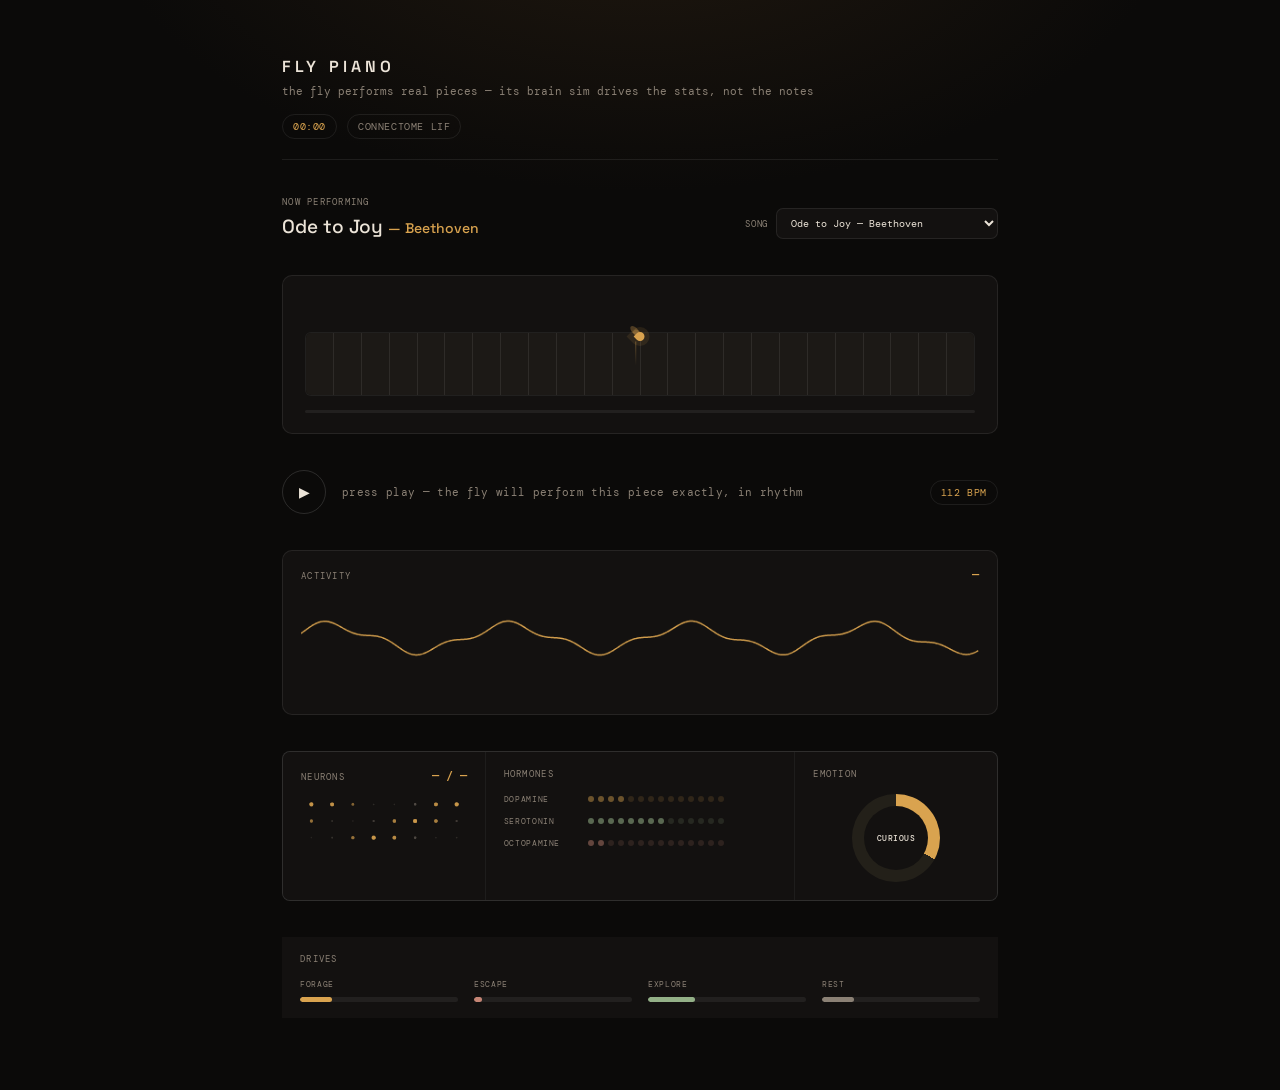
==== index.html @ 2f5d648d "Play real songs in rhythm; brain sim now drives stats, not pitch Reverses the pure-emergent-melody a" ====
<!doctype html>
<html lang="en">
<head>
  <meta charset="UTF-8">
  <meta name="viewport" content="width=device-width, initial-scale=1">
  <meta name="theme-color" content="#0b0a09">
  <title>Fly Piano</title>
  <meta name="description" content="A simulated fly performs real piano pieces in rhythm while its live brain-sim state drives a full stats dashboard.">
  <link rel="preconnect" href="https://fonts.googleapis.com">
  <link rel="preconnect" href="https://fonts.gstatic.com" crossorigin>
  <link href="https://fonts.googleapis.com/css2?family=DM+Mono:wght@400;500&family=Space+Grotesk:wght@400;500;600&display=swap" rel="stylesheet">
  <link rel="stylesheet" href="styles.css">
</head>
<body>
  <main class="stage">
    <header class="top">
      <div class="title"><h1>FLY PIANO</h1><p>the fly performs real pieces — its brain sim drives the stats, not the notes</p></div>
      <div class="top-meta"><span id="clock">00:00</span><span id="backend-badge">CONNECTOME LIF</span></div>
    </header>

    <section class="now-playing">
      <div class="now-playing-info">
        <span class="eyebrow">NOW PERFORMING</span>
        <h2 id="track-title">Ode to Joy <em>— Beethoven</em></h2>
      </div>
      <label class="song-picker">SONG <select id="song-picker" aria-label="Choose a piece"></select></label>
    </section>

    <section class="keyboard-card" aria-label="Piano performed by the simulated fly">
      <div class="keyboard">
        <div class="performer" id="performer"><i></i></div>
        <div class="keys" id="keys"></div>
      </div>
      <div class="progress"><div class="progress-fill" id="progress-fill"></div></div>
    </section>

    <section class="transport">
      <button id="play-track" class="play" type="button" aria-label="Start the fly's performance">▶</button>
      <p id="status-text">press play — the fly will perform this piece exactly, in rhythm</p>
      <span class="tempo" id="tempo-value">— BPM</span>
    </section>

    <section class="panel panel-hero">
      <div class="panel-head"><h2>Activity</h2><b id="dopamine-value">—</b></div>
      <canvas id="wave" width="900" height="120"></canvas>
    </section>

    <section class="panels">
      <div class="panel">
        <div class="panel-head"><h2>Neurons</h2><b id="neuron-value">— / —</b></div>
        <canvas id="neural" width="300" height="90"></canvas>
      </div>
      <div class="panel">
        <div class="panel-head"><h2>Hormones</h2></div>
        <div class="receptor-rows">
          <div class="receptor-row"><small>DOPAMINE</small><div class="dots" id="dots-da"></div></div>
          <div class="receptor-row"><small>SEROTONIN</small><div class="dots" id="dots-5ht"></div></div>
          <div class="receptor-row"><small>OCTOPAMINE</small><div class="dots" id="dots-oa"></div></div>
        </div>
      </div>
      <div class="panel panel-emotion">
        <div class="panel-head"><h2>Emotion</h2></div>
        <div class="emotion-ring" id="emotion-ring"><b id="emotion-value">—</b></div>
      </div>
    </section>

    <section class="panel">
      <div class="panel-head"><h2>Drives</h2></div>
      <div class="drive-rows" id="drive-rows">
        <div class="drive-row"><small>FORAGE</small><div class="bar"><i id="drive-foraging"></i></div></div>
        <div class="drive-row"><small>ESCAPE</small><div class="bar"><i id="drive-escape"></i></div></div>
        <div class="drive-row"><small>EXPLORE</small><div class="bar"><i id="drive-explore"></i></div></div>
        <div class="drive-row"><small>REST</small><div class="bar"><i id="drive-rest"></i></div></div>
      </div>
    </section>
  </main>
  <script src="Connectome.js"></script><script src="FlyNeuralEngine.js"></script><script src="FullBrainBridge.js"></script><script src="main.js"></script>
</body>
</html>
---- styles.css ----
:root{
  --bg:#0b0a09;--panel:#131110;--line:#ffffff14;--line-strong:#ffffff22;
  --ink:#ece4d8;--muted:#8b8175;
  --amber:#d9a34f;--sage:#93b087;--rose:#c58575;
}
*{box-sizing:border-box}
html,body{margin:0;min-height:100%;background:var(--bg);color:var(--ink);font-family:"Space Grotesk",sans-serif;-webkit-font-smoothing:antialiased}
body{background:radial-gradient(ellipse 900px 500px at 50% -10%,#20180f 0%,var(--bg) 60%)}
button{font:inherit;cursor:pointer;background:none}
.stage{width:min(760px,100%);margin:auto;padding:56px 22px 72px;display:flex;flex-direction:column;gap:36px}

.top{display:flex;justify-content:space-between;align-items:flex-end;gap:16px;flex-wrap:wrap;padding-bottom:20px;border-bottom:1px solid var(--line)}
.title h1{margin:0;font-size:16px;font-weight:600;letter-spacing:.26em}
.title p{margin:7px 0 0;font:11px "DM Mono",monospace;color:var(--muted)}
.top-meta{display:flex;gap:10px;font:10px "DM Mono",monospace;color:var(--muted);letter-spacing:.06em}
.top-meta span{padding:5px 10px;border:1px solid var(--line);border-radius:20px}
#clock{color:var(--amber)}

.now-playing{display:flex;justify-content:space-between;align-items:flex-end;gap:16px;flex-wrap:wrap}
.now-playing .eyebrow{display:block;font:9px "DM Mono",monospace;letter-spacing:.14em;color:var(--muted);margin-bottom:6px}
.now-playing h2{margin:0;font-size:19px;font-weight:500}
.now-playing h2 em{color:var(--amber);font-style:normal;font-size:14px}
.song-picker{display:flex;align-items:center;gap:8px;font:9px "DM Mono",monospace;color:var(--muted);letter-spacing:.08em}
.song-picker select{border:1px solid var(--line);border-radius:7px;background:var(--panel);color:var(--ink);padding:7px 10px;font:10px "DM Mono",monospace}

.keyboard-card{background:var(--panel);border:1px solid var(--line);border-radius:10px;padding:28px 22px 20px}
.progress{margin-top:14px;height:3px;border-radius:2px;background:#ffffff10;overflow:hidden}
.progress-fill{height:100%;width:0%;background:var(--amber);transition:width .1s linear}
.keyboard{position:relative}
.performer{position:absolute;top:0;left:50%;width:9px;height:9px;border-radius:50% 50% 50% 0;background:var(--amber);box-shadow:0 0 0 5px #d9a34f1c;transform:translate(-50%,0) rotate(45deg);transition:left .22s cubic-bezier(.3,.7,.4,1),transform .12s ease;z-index:2}
.performer:before,.performer:after{content:"";position:absolute;top:1px;width:11px;height:6px;background:#d9a34f4d;border-radius:70% 70% 0 70%;animation:flutter .18s infinite ease-in-out alternate}
.performer:before{left:-9px;transform-origin:right center}
.performer:after{right:-9px;transform:scaleX(-1);transform-origin:left center}
.performer:after{animation-delay:.09s}
.performer i{position:absolute;top:11px;left:50%;width:1px;height:24px;background:linear-gradient(#d9a34f66,transparent);transform:translateX(-50%) rotate(-45deg);transform-origin:top}
.performer.hit{transform:translate(-50%,0) rotate(45deg) scale(1.7)}
.keys{display:flex;height:64px;border:1px solid var(--line);border-radius:6px;overflow:hidden;background:#0e0d0c;margin-top:28px}
.keys button{flex:1;border:0;border-right:1px solid var(--line);background:#1c1916;transition:background .18s ease,transform .18s ease}
.keys button:last-child{border-right:0}
.keys button.active{background:var(--amber);transform:translateY(3px)}
@keyframes flutter{from{transform:rotate(-6deg) scaleY(1)}to{transform:rotate(14deg) scaleY(.85)}}

.transport{display:flex;align-items:center;gap:16px}
.play{width:44px;height:44px;flex:none;border:1px solid var(--line-strong);border-radius:50%;color:var(--ink);font-size:14px;display:flex;align-items:center;justify-content:center;transition:border-color .2s ease,color .2s ease}
.play:hover{border-color:var(--amber);color:var(--amber)}
#status-text{margin:0;flex:1;font:11px "DM Mono",monospace;color:var(--muted);letter-spacing:.03em}
.tempo{font:10px "DM Mono",monospace;color:var(--amber);letter-spacing:.06em;padding:5px 10px;border:1px solid var(--line);border-radius:20px}

.panel-hero{background:var(--panel);border:1px solid var(--line);border-radius:10px;padding:20px 22px;position:relative;overflow:hidden}
.panel-hero:after{content:"";position:absolute;inset:0;pointer-events:none;background:radial-gradient(circle at var(--pulse-x,50%) 40%,#d9a34f22,transparent 60%);opacity:var(--pulse,0);transition:opacity .25s ease}
.panel-hero canvas{width:100%;height:110px}
.panels{display:grid;grid-template-columns:.85fr 1.3fr .85fr;gap:1px;background:var(--line);border:1px solid var(--line);border-radius:8px;overflow:hidden}
.panel{padding:16px 18px;background:var(--panel)}
.panel-head{display:flex;justify-content:space-between;align-items:baseline}
.panel-head h2{margin:0;font:9px "DM Mono",monospace;letter-spacing:.14em;color:var(--muted);text-transform:uppercase}
.panel-head b{font:12px "DM Mono",monospace;font-weight:500;color:var(--amber)}
.panels canvas{width:100%;height:auto;display:block;margin-top:12px}

.receptor-rows{display:flex;flex-direction:column;gap:12px;margin-top:14px}
.receptor-row{display:flex;align-items:center;gap:12px}
.receptor-row small{width:72px;flex:none;font:8px "DM Mono",monospace;letter-spacing:.08em;color:var(--muted)}
.dots{display:flex;gap:4px;flex-wrap:wrap}
.dots i{display:block;width:6px;height:6px;border-radius:50%;background:var(--amber);opacity:.15;font-style:normal;transition:opacity .5s ease}
.receptor-row:nth-child(2) .dots i{background:var(--sage)}
.receptor-row:nth-child(3) .dots i{background:var(--rose)}

.panel-emotion{display:flex;flex-direction:column}
.emotion-ring{--pct:20%;margin:14px auto 2px;width:88px;height:88px;border-radius:50%;display:flex;align-items:center;justify-content:center;background:conic-gradient(var(--amber) var(--pct),#232019 0);transition:background 1s ease}
.emotion-ring:before{content:"";position:absolute}
.emotion-ring b{width:64px;height:64px;border-radius:50%;background:var(--panel);display:flex;align-items:center;justify-content:center;text-align:center;font:8px "DM Mono",monospace;font-weight:500;letter-spacing:.06em;color:var(--ink)}
.emotion-ring[data-mood="escape"],.emotion-ring[data-mood="disgust"]{background:conic-gradient(var(--rose) var(--pct),#232019 0)}
.emotion-ring[data-mood="resting"],.emotion-ring[data-mood="grooming"]{background:conic-gradient(var(--sage) var(--pct),#232019 0)}

.drive-rows{display:grid;grid-template-columns:repeat(4,1fr);gap:16px;margin-top:14px}
.drive-row{display:flex;flex-direction:column;gap:8px}
.drive-row small{font:8px "DM Mono",monospace;letter-spacing:.08em;color:var(--muted)}
.bar{height:5px;border-radius:3px;background:#ffffff10;overflow:hidden}
.bar i{display:block;height:100%;width:0%;border-radius:3px;background:var(--amber);font-style:normal;transition:width .4s ease}
.drive-row:nth-child(2) .bar i{background:var(--rose)}
.drive-row:nth-child(3) .bar i{background:var(--sage)}
.drive-row:nth-child(4) .bar i{background:var(--muted)}

@media(max-width:640px){
  .stage{padding:32px 16px 48px;gap:30px}
  .panels{grid-template-columns:1fr}
  .receptor-row small{width:64px}
  .now-playing{flex-direction:column;align-items:flex-start}
  .drive-rows{grid-template-columns:repeat(2,1fr)}
}
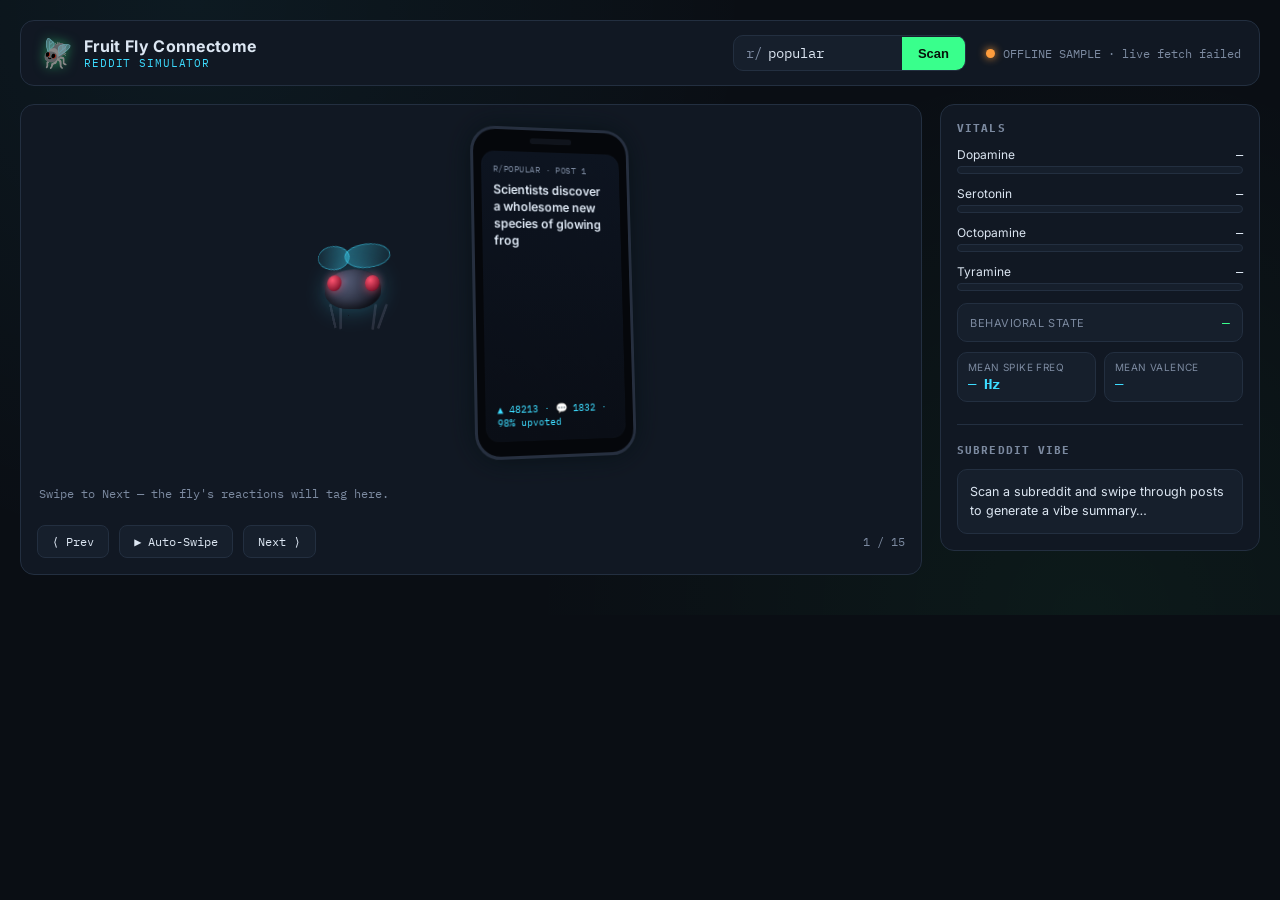
==== commit e2108a97: "Replace fly-piano app with Fruit Fly Connectome Reddit Simulator Old idea (fly performing piano piec" ====
--- a/index.html
+++ b/index.html
@@ -1,79 +1,129 @@
 <!doctype html>
 <html lang="en">
 <head>
-  <meta charset="UTF-8">
-  <meta name="viewport" content="width=device-width, initial-scale=1">
-  <meta name="theme-color" content="#0b0a09">
-  <title>Fly Piano</title>
-  <meta name="description" content="A simulated fly performs real piano pieces in rhythm while its live brain-sim state drives a full stats dashboard.">
-  <link rel="preconnect" href="https://fonts.googleapis.com">
-  <link rel="preconnect" href="https://fonts.gstatic.com" crossorigin>
-  <link href="https://fonts.googleapis.com/css2?family=DM+Mono:wght@400;500&family=Space+Grotesk:wght@400;500;600&display=swap" rel="stylesheet">
-  <link rel="stylesheet" href="styles.css">
+<meta charset="UTF-8">
+<meta name="viewport" content="width=device-width, initial-scale=1">
+<meta name="theme-color" content="#0b0f14">
+<title>Fruit Fly Connectome Reddit Simulator</title>
+<meta name="description" content="A simplified simulated fruit fly brain reads live Reddit posts and computes its own antennal-lobe, mushroom-body, and neuromodulator reactions.">
+<link rel="preconnect" href="https://fonts.googleapis.com">
+<link rel="preconnect" href="https://fonts.gstatic.com" crossorigin>
+<link href="https://fonts.googleapis.com/css2?family=IBM+Plex+Mono:wght@400;500;600&family=Inter:wght@400;500;600;700&display=swap" rel="stylesheet">
+<link rel="stylesheet" href="styles.css">
 </head>
 <body>
-  <main class="stage">
-    <header class="top">
-      <div class="title"><h1>FLY PIANO</h1><p>the fly performs real pieces — its brain sim drives the stats, not the notes</p></div>
-      <div class="top-meta"><span id="clock">00:00</span><span id="backend-badge">CONNECTOME LIF</span></div>
-    </header>
+<div class="app">
 
-    <section class="now-playing">
-      <div class="now-playing-info">
-        <span class="eyebrow">NOW PERFORMING</span>
-        <h2 id="track-title">Ode to Joy <em>— Beethoven</em></h2>
+  <header class="app-header">
+    <div class="brand">
+      <span class="brand-emoji" aria-hidden="true">🪰</span>
+      <div class="brand-text">
+        <h1>Fruit Fly Connectome</h1>
+        <p>Reddit Simulator</p>
       </div>
-      <label class="song-picker">SONG <select id="song-picker" aria-label="Choose a piece"></select></label>
-    </section>
+    </div>
 
-    <section class="keyboard-card" aria-label="Piano performed by the simulated fly">
-      <div class="keyboard">
-        <div class="performer" id="performer"><i></i></div>
-        <div class="keys" id="keys"></div>
-      </div>
-      <div class="progress"><div class="progress-fill" id="progress-fill"></div></div>
-    </section>
+    <form id="sub-form" class="sub-form" role="search">
+      <label for="sub-input" class="sr-only">Subreddit name</label>
+      <span class="sub-prefix">r/</span>
+      <input id="sub-input" name="subreddit" type="text" value="popular"
+             autocomplete="off" spellcheck="false" maxlength="24"
+             aria-label="Subreddit name">
+      <button type="submit">Scan</button>
+    </form>
 
-    <section class="transport">
-      <button id="play-track" class="play" type="button" aria-label="Start the fly's performance">▶</button>
-      <p id="status-text">press play — the fly will perform this piece exactly, in rhythm</p>
-      <span class="tempo" id="tempo-value">— BPM</span>
-    </section>
+    <div class="status" id="status-indicator" role="status" aria-live="polite">
+      <span class="status-dot loading" id="status-dot"></span>
+      <span id="status-text">Connecting…</span>
+    </div>
+  </header>
 
-    <section class="panel panel-hero">
-      <div class="panel-head"><h2>Activity</h2><b id="dopamine-value">—</b></div>
-      <canvas id="wave" width="900" height="120"></canvas>
-    </section>
+  <main class="main-grid">
 
-    <section class="panels">
-      <div class="panel">
-        <div class="panel-head"><h2>Neurons</h2><b id="neuron-value">— / —</b></div>
-        <canvas id="neural" width="300" height="90"></canvas>
-      </div>
-      <div class="panel">
-        <div class="panel-head"><h2>Hormones</h2></div>
-        <div class="receptor-rows">
-          <div class="receptor-row"><small>DOPAMINE</small><div class="dots" id="dots-da"></div></div>
-          <div class="receptor-row"><small>SEROTONIN</small><div class="dots" id="dots-5ht"></div></div>
-          <div class="receptor-row"><small>OCTOPAMINE</small><div class="dots" id="dots-oa"></div></div>
+    <section class="scene-panel" aria-label="Simulated fruit fly observing a Reddit feed on a smartphone">
+      <div class="scene" id="scene">
+        <div class="fly" id="fly">
+          <div class="fly-wing fly-wing-l"></div>
+          <div class="fly-wing fly-wing-r"></div>
+          <div class="fly-leg leg-l1"></div>
+          <div class="fly-leg leg-l2"></div>
+          <div class="fly-leg leg-r1"></div>
+          <div class="fly-leg leg-r2"></div>
+          <div class="fly-body">
+            <div class="fly-eye fly-eye-l"></div>
+            <div class="fly-eye fly-eye-r"></div>
+          </div>
+        </div>
+
+        <div class="phone" id="phone">
+          <div class="phone-notch"></div>
+          <div class="phone-screen">
+            <p class="post-meta" id="post-meta">r/popular · loading…</p>
+            <h2 class="post-title" id="post-title">Loading feed…</h2>
+            <p class="post-stats" id="post-stats"></p>
+          </div>
         </div>
       </div>
-      <div class="panel panel-emotion">
-        <div class="panel-head"><h2>Emotion</h2></div>
-        <div class="emotion-ring" id="emotion-ring"><b id="emotion-value">—</b></div>
+
+      <div class="tag-strip" id="tag-strip" aria-label="Computed brain reaction tags for scanned posts">
+        <p class="tag-strip-empty" id="tag-strip-empty">Swipe to Next — the fly's reactions will tag here.</p>
+      </div>
+
+      <div class="scene-controls">
+        <button id="prev-btn" type="button" aria-label="Go back to previous post">⟨ Prev</button>
+        <button id="autoplay-btn" type="button" aria-pressed="false">▶ Auto-Swipe</button>
+        <button id="next-btn" type="button">Next ⟩</button>
+        <span class="post-counter" id="post-counter">0 / 0</span>
       </div>
     </section>
 
-    <section class="panel">
-      <div class="panel-head"><h2>Drives</h2></div>
-      <div class="drive-rows" id="drive-rows">
-        <div class="drive-row"><small>FORAGE</small><div class="bar"><i id="drive-foraging"></i></div></div>
-        <div class="drive-row"><small>ESCAPE</small><div class="bar"><i id="drive-escape"></i></div></div>
-        <div class="drive-row"><small>EXPLORE</small><div class="bar"><i id="drive-explore"></i></div></div>
-        <div class="drive-row"><small>REST</small><div class="bar"><i id="drive-rest"></i></div></div>
+    <aside class="sidebar" aria-label="Fly brain vitals and subreddit vibe summary">
+      <h2 class="sidebar-title">Vitals</h2>
+
+      <div class="gauge">
+        <div class="gauge-label"><span>Dopamine</span><b id="val-dopamine">—</b></div>
+        <div class="gauge-track"><div class="gauge-fill fill-dopamine" id="fill-dopamine"></div></div>
       </div>
-    </section>
+      <div class="gauge">
+        <div class="gauge-label"><span>Serotonin</span><b id="val-serotonin">—</b></div>
+        <div class="gauge-track"><div class="gauge-fill fill-serotonin" id="fill-serotonin"></div></div>
+      </div>
+      <div class="gauge">
+        <div class="gauge-label"><span>Octopamine</span><b id="val-octopamine">—</b></div>
+        <div class="gauge-track"><div class="gauge-fill fill-octopamine" id="fill-octopamine"></div></div>
+      </div>
+      <div class="gauge">
+        <div class="gauge-label"><span>Tyramine</span><b id="val-tyramine">—</b></div>
+        <div class="gauge-track"><div class="gauge-fill fill-tyramine" id="fill-tyramine"></div></div>
+      </div>
+
+      <div class="state-readout">
+        <span class="label">Behavioral State</span>
+        <strong id="state-value">—</strong>
+      </div>
+
+      <div class="mini-stats">
+        <div class="mini-stat">
+          <span class="label">Mean Spike Freq</span>
+          <strong id="mean-freq">— Hz</strong>
+        </div>
+        <div class="mini-stat">
+          <span class="label">Mean Valence</span>
+          <strong id="mean-valence">—</strong>
+        </div>
+      </div>
+
+      <h2 class="sidebar-title">Subreddit Vibe</h2>
+      <p class="vibe-summary" id="vibe-summary" aria-live="polite">
+        Scan a subreddit and swipe through posts to generate a vibe summary…
+      </p>
+    </aside>
+
   </main>
-  <script src="Connectome.js"></script><script src="FlyNeuralEngine.js"></script><script src="FullBrainBridge.js"></script><script src="main.js"></script>
+</div>
+
+<script src="offline-data.js"></script>
+<script src="brain.js"></script>
+<script src="app.js"></script>
 </body>
 </html>
--- a/styles.css
+++ b/styles.css
@@ -1,89 +1,395 @@
-:root{
-  --bg:#0b0a09;--panel:#131110;--line:#ffffff14;--line-strong:#ffffff22;
-  --ink:#ece4d8;--muted:#8b8175;
-  --amber:#d9a34f;--sage:#93b087;--rose:#c58575;
-}
-*{box-sizing:border-box}
-html,body{margin:0;min-height:100%;background:var(--bg);color:var(--ink);font-family:"Space Grotesk",sans-serif;-webkit-font-smoothing:antialiased}
-body{background:radial-gradient(ellipse 900px 500px at 50% -10%,#20180f 0%,var(--bg) 60%)}
-button{font:inherit;cursor:pointer;background:none}
-.stage{width:min(760px,100%);margin:auto;padding:56px 22px 72px;display:flex;flex-direction:column;gap:36px}
-
-.top{display:flex;justify-content:space-between;align-items:flex-end;gap:16px;flex-wrap:wrap;padding-bottom:20px;border-bottom:1px solid var(--line)}
-.title h1{margin:0;font-size:16px;font-weight:600;letter-spacing:.26em}
-.title p{margin:7px 0 0;font:11px "DM Mono",monospace;color:var(--muted)}
-.top-meta{display:flex;gap:10px;font:10px "DM Mono",monospace;color:var(--muted);letter-spacing:.06em}
-.top-meta span{padding:5px 10px;border:1px solid var(--line);border-radius:20px}
-#clock{color:var(--amber)}
-
-.now-playing{display:flex;justify-content:space-between;align-items:flex-end;gap:16px;flex-wrap:wrap}
-.now-playing .eyebrow{display:block;font:9px "DM Mono",monospace;letter-spacing:.14em;color:var(--muted);margin-bottom:6px}
-.now-playing h2{margin:0;font-size:19px;font-weight:500}
-.now-playing h2 em{color:var(--amber);font-style:normal;font-size:14px}
-.song-picker{display:flex;align-items:center;gap:8px;font:9px "DM Mono",monospace;color:var(--muted);letter-spacing:.08em}
-.song-picker select{border:1px solid var(--line);border-radius:7px;background:var(--panel);color:var(--ink);padding:7px 10px;font:10px "DM Mono",monospace}
-
-.keyboard-card{background:var(--panel);border:1px solid var(--line);border-radius:10px;padding:28px 22px 20px}
-.progress{margin-top:14px;height:3px;border-radius:2px;background:#ffffff10;overflow:hidden}
-.progress-fill{height:100%;width:0%;background:var(--amber);transition:width .1s linear}
-.keyboard{position:relative}
-.performer{position:absolute;top:0;left:50%;width:9px;height:9px;border-radius:50% 50% 50% 0;background:var(--amber);box-shadow:0 0 0 5px #d9a34f1c;transform:translate(-50%,0) rotate(45deg);transition:left .22s cubic-bezier(.3,.7,.4,1),transform .12s ease;z-index:2}
-.performer:before,.performer:after{content:"";position:absolute;top:1px;width:11px;height:6px;background:#d9a34f4d;border-radius:70% 70% 0 70%;animation:flutter .18s infinite ease-in-out alternate}
-.performer:before{left:-9px;transform-origin:right center}
-.performer:after{right:-9px;transform:scaleX(-1);transform-origin:left center}
-.performer:after{animation-delay:.09s}
-.performer i{position:absolute;top:11px;left:50%;width:1px;height:24px;background:linear-gradient(#d9a34f66,transparent);transform:translateX(-50%) rotate(-45deg);transform-origin:top}
-.performer.hit{transform:translate(-50%,0) rotate(45deg) scale(1.7)}
-.keys{display:flex;height:64px;border:1px solid var(--line);border-radius:6px;overflow:hidden;background:#0e0d0c;margin-top:28px}
-.keys button{flex:1;border:0;border-right:1px solid var(--line);background:#1c1916;transition:background .18s ease,transform .18s ease}
-.keys button:last-child{border-right:0}
-.keys button.active{background:var(--amber);transform:translateY(3px)}
-@keyframes flutter{from{transform:rotate(-6deg) scaleY(1)}to{transform:rotate(14deg) scaleY(.85)}}
-
-.transport{display:flex;align-items:center;gap:16px}
-.play{width:44px;height:44px;flex:none;border:1px solid var(--line-strong);border-radius:50%;color:var(--ink);font-size:14px;display:flex;align-items:center;justify-content:center;transition:border-color .2s ease,color .2s ease}
-.play:hover{border-color:var(--amber);color:var(--amber)}
-#status-text{margin:0;flex:1;font:11px "DM Mono",monospace;color:var(--muted);letter-spacing:.03em}
-.tempo{font:10px "DM Mono",monospace;color:var(--amber);letter-spacing:.06em;padding:5px 10px;border:1px solid var(--line);border-radius:20px}
-
-.panel-hero{background:var(--panel);border:1px solid var(--line);border-radius:10px;padding:20px 22px;position:relative;overflow:hidden}
-.panel-hero:after{content:"";position:absolute;inset:0;pointer-events:none;background:radial-gradient(circle at var(--pulse-x,50%) 40%,#d9a34f22,transparent 60%);opacity:var(--pulse,0);transition:opacity .25s ease}
-.panel-hero canvas{width:100%;height:110px}
-.panels{display:grid;grid-template-columns:.85fr 1.3fr .85fr;gap:1px;background:var(--line);border:1px solid var(--line);border-radius:8px;overflow:hidden}
-.panel{padding:16px 18px;background:var(--panel)}
-.panel-head{display:flex;justify-content:space-between;align-items:baseline}
-.panel-head h2{margin:0;font:9px "DM Mono",monospace;letter-spacing:.14em;color:var(--muted);text-transform:uppercase}
-.panel-head b{font:12px "DM Mono",monospace;font-weight:500;color:var(--amber)}
-.panels canvas{width:100%;height:auto;display:block;margin-top:12px}
-
-.receptor-rows{display:flex;flex-direction:column;gap:12px;margin-top:14px}
-.receptor-row{display:flex;align-items:center;gap:12px}
-.receptor-row small{width:72px;flex:none;font:8px "DM Mono",monospace;letter-spacing:.08em;color:var(--muted)}
-.dots{display:flex;gap:4px;flex-wrap:wrap}
-.dots i{display:block;width:6px;height:6px;border-radius:50%;background:var(--amber);opacity:.15;font-style:normal;transition:opacity .5s ease}
-.receptor-row:nth-child(2) .dots i{background:var(--sage)}
-.receptor-row:nth-child(3) .dots i{background:var(--rose)}
-
-.panel-emotion{display:flex;flex-direction:column}
-.emotion-ring{--pct:20%;margin:14px auto 2px;width:88px;height:88px;border-radius:50%;display:flex;align-items:center;justify-content:center;background:conic-gradient(var(--amber) var(--pct),#232019 0);transition:background 1s ease}
-.emotion-ring:before{content:"";position:absolute}
-.emotion-ring b{width:64px;height:64px;border-radius:50%;background:var(--panel);display:flex;align-items:center;justify-content:center;text-align:center;font:8px "DM Mono",monospace;font-weight:500;letter-spacing:.06em;color:var(--ink)}
-.emotion-ring[data-mood="escape"],.emotion-ring[data-mood="disgust"]{background:conic-gradient(var(--rose) var(--pct),#232019 0)}
-.emotion-ring[data-mood="resting"],.emotion-ring[data-mood="grooming"]{background:conic-gradient(var(--sage) var(--pct),#232019 0)}
-
-.drive-rows{display:grid;grid-template-columns:repeat(4,1fr);gap:16px;margin-top:14px}
-.drive-row{display:flex;flex-direction:column;gap:8px}
-.drive-row small{font:8px "DM Mono",monospace;letter-spacing:.08em;color:var(--muted)}
-.bar{height:5px;border-radius:3px;background:#ffffff10;overflow:hidden}
-.bar i{display:block;height:100%;width:0%;border-radius:3px;background:var(--amber);font-style:normal;transition:width .4s ease}
-.drive-row:nth-child(2) .bar i{background:var(--rose)}
-.drive-row:nth-child(3) .bar i{background:var(--sage)}
-.drive-row:nth-child(4) .bar i{background:var(--muted)}
-
-@media(max-width:640px){
-  .stage{padding:32px 16px 48px;gap:30px}
-  .panels{grid-template-columns:1fr}
-  .receptor-row small{width:64px}
-  .now-playing{flex-direction:column;align-items:flex-start}
-  .drive-rows{grid-template-columns:repeat(2,1fr)}
-}
+:root {
+  --bg: #0a0e14;
+  --panel: #111823;
+  --panel-2: #161f2c;
+  --border: #232f40;
+  --text: #dce6f2;
+  --text-dim: #7c8aa0;
+  --green: #39ff8c;
+  --blue: #3ddcff;
+  --orange: #ff9d3d;
+  --yellow: #ffe66d;
+  --red: #ff5470;
+  --mono: "IBM Plex Mono", ui-monospace, SFMono-Regular, monospace;
+  --sans: "Inter", system-ui, -apple-system, sans-serif;
+}
+
+* { box-sizing: border-box; }
+
+html, body {
+  margin: 0;
+  padding: 0;
+  background: var(--bg);
+  color: var(--text);
+  font-family: var(--sans);
+  min-height: 100%;
+}
+
+body {
+  background:
+    radial-gradient(circle at 15% 0%, rgba(61, 220, 255, 0.06), transparent 45%),
+    radial-gradient(circle at 85% 100%, rgba(57, 255, 140, 0.05), transparent 45%),
+    var(--bg);
+}
+
+.sr-only {
+  position: absolute;
+  width: 1px; height: 1px;
+  padding: 0; margin: -1px;
+  overflow: hidden;
+  clip: rect(0, 0, 0, 0);
+  white-space: nowrap;
+  border: 0;
+}
+
+.app {
+  max-width: 1320px;
+  margin: 0 auto;
+  padding: 20px 20px 40px;
+}
+
+/* ---------- Header ---------- */
+
+.app-header {
+  display: flex;
+  align-items: center;
+  gap: 20px;
+  flex-wrap: wrap;
+  padding: 14px 18px;
+  background: var(--panel);
+  border: 1px solid var(--border);
+  border-radius: 14px;
+  margin-bottom: 18px;
+}
+
+.brand { display: flex; align-items: center; gap: 10px; }
+.brand-emoji { font-size: 28px; filter: drop-shadow(0 0 6px rgba(57,255,140,0.5)); }
+.brand-text h1 { font-size: 16px; margin: 0; letter-spacing: 0.02em; }
+.brand-text p { margin: 0; font-size: 11px; font-family: var(--mono); color: var(--blue); letter-spacing: 0.08em; text-transform: uppercase; }
+
+.sub-form {
+  display: flex;
+  align-items: center;
+  gap: 0;
+  background: var(--panel-2);
+  border: 1px solid var(--border);
+  border-radius: 10px;
+  overflow: hidden;
+  margin-left: auto;
+}
+.sub-prefix { padding: 8px 0 8px 12px; font-family: var(--mono); color: var(--text-dim); font-size: 14px; }
+.sub-form input {
+  background: transparent;
+  border: none;
+  color: var(--text);
+  font-family: var(--mono);
+  font-size: 14px;
+  padding: 8px 6px;
+  width: 140px;
+  outline: none;
+}
+.sub-form button {
+  background: var(--green);
+  color: #06120a;
+  border: none;
+  font-weight: 600;
+  font-size: 13px;
+  padding: 9px 16px;
+  cursor: pointer;
+  transition: filter 0.15s;
+}
+.sub-form button:hover { filter: brightness(1.1); }
+
+.status { display: flex; align-items: center; gap: 8px; font-family: var(--mono); font-size: 12px; color: var(--text-dim); }
+.status-dot { width: 9px; height: 9px; border-radius: 50%; background: var(--text-dim); flex: none; }
+.status-dot.loading { background: var(--yellow); animation: pulse 1.1s ease-in-out infinite; }
+.status-dot.live { background: var(--green); box-shadow: 0 0 8px var(--green); }
+.status-dot.offline { background: var(--orange); box-shadow: 0 0 8px var(--orange); }
+
+@keyframes pulse {
+  0%, 100% { opacity: 1; }
+  50% { opacity: 0.35; }
+}
+
+/* ---------- Layout ---------- */
+
+.main-grid {
+  display: grid;
+  grid-template-columns: 1fr 320px;
+  gap: 18px;
+  align-items: start;
+}
+
+.scene-panel, .sidebar {
+  background: var(--panel);
+  border: 1px solid var(--border);
+  border-radius: 14px;
+  padding: 16px;
+}
+
+/* ---------- 3D scene ---------- */
+
+.scene {
+  position: relative;
+  height: 340px;
+  display: flex;
+  align-items: center;
+  justify-content: center;
+  gap: 56px;
+  perspective: 1000px;
+}
+
+.fly {
+  position: relative;
+  width: 110px;
+  height: 90px;
+  transform-style: preserve-3d;
+  transform: rotateY(-20deg) rotateX(8deg);
+  animation: fly-idle 3.2s ease-in-out infinite;
+  transition: transform 0.5s cubic-bezier(0.34, 1.56, 0.64, 1);
+}
+
+.fly-body {
+  position: absolute;
+  top: 24px; left: 20px;
+  width: 62px; height: 40px;
+  border-radius: 50% 50% 45% 45%;
+  background: radial-gradient(circle at 35% 30%, #565d78, #191c28 78%);
+  box-shadow: 0 0 22px rgba(61, 220, 255, 0.3), inset 0 -4px 8px rgba(0,0,0,0.5);
+  transform: translateZ(6px);
+}
+
+.fly-eye {
+  position: absolute;
+  top: 6px;
+  width: 16px; height: 16px;
+  border-radius: 50%;
+  background: radial-gradient(circle at 35% 30%, #ff5470, #7a0f27 80%);
+  box-shadow: 0 0 8px rgba(255, 84, 112, 0.6);
+}
+.fly-eye-l { left: 2px; }
+.fly-eye-r { right: 2px; }
+
+.fly-wing {
+  position: absolute;
+  top: 2px; left: 38px;
+  width: 46px; height: 26px;
+  background: linear-gradient(120deg, rgba(61,220,255,0.4), rgba(61,220,255,0.06));
+  border: 1px solid rgba(61,220,255,0.45);
+  border-radius: 60% 90% 60% 90%;
+  transform-origin: left center;
+}
+.fly-wing-l { transform: rotateZ(-16deg) rotateY(18deg) translateZ(4px); animation: wing-flutter-l 0.16s ease-in-out infinite; }
+.fly-wing-r { transform: rotateZ(16deg) rotateY(-18deg) translateZ(-4px) scaleX(-1); animation: wing-flutter-r 0.16s ease-in-out infinite; }
+
+.fly-leg {
+  position: absolute;
+  bottom: 6px;
+  width: 3px; height: 26px;
+  background: #2a2f3d;
+  border-radius: 2px;
+  transform-origin: top center;
+}
+.leg-l1 { left: 22px; transform: rotateZ(-18deg); }
+.leg-l2 { left: 34px; transform: rotateZ(-4deg); }
+.leg-r1 { right: 34px; transform: rotateZ(4deg); }
+.leg-r2 { right: 22px; transform: rotateZ(18deg); }
+
+@keyframes fly-idle {
+  0%, 100% { transform: rotateY(-20deg) rotateX(8deg) translateY(0); }
+  50% { transform: rotateY(-20deg) rotateX(8deg) translateY(-10px); }
+}
+@keyframes wing-flutter-l {
+  0%, 100% { transform: rotateZ(-16deg) rotateY(18deg) translateZ(4px) scaleY(1); }
+  50% { transform: rotateZ(-16deg) rotateY(18deg) translateZ(4px) scaleY(0.6); }
+}
+@keyframes wing-flutter-r {
+  0%, 100% { transform: rotateZ(16deg) rotateY(-18deg) translateZ(-4px) scaleX(-1) scaleY(1); }
+  50% { transform: rotateZ(16deg) rotateY(-18deg) translateZ(-4px) scaleX(-1) scaleY(0.6); }
+}
+
+.fly.react-approach { transform: rotateY(-8deg) rotateX(4deg) translateX(26px) translateZ(30px) scale(1.05); }
+.fly.react-evade { transform: rotateY(-35deg) rotateX(-6deg) translateX(-30px) translateZ(-20px) rotateZ(-8deg); }
+.fly.react-groom { transform: rotateY(-20deg) rotateX(8deg) rotateZ(6deg) scale(0.96); }
+.fly.react-forage { transform: rotateY(10deg) rotateX(8deg) translateX(10px); }
+
+.phone {
+  position: relative;
+  width: 168px;
+  height: 330px;
+  background: #05070b;
+  border: 3px solid #262f3f;
+  border-radius: 26px;
+  box-shadow: 0 0 30px rgba(0,0,0,0.6), 0 0 40px rgba(61,220,255,0.06);
+  transform-style: preserve-3d;
+  transform: rotateY(14deg) rotateX(4deg);
+  transition: transform 0.4s ease;
+}
+.phone-notch {
+  position: absolute;
+  top: 8px; left: 50%; transform: translateX(-50%);
+  width: 44px; height: 6px;
+  background: #10141c;
+  border-radius: 4px;
+}
+.phone-screen {
+  position: absolute;
+  inset: 22px 8px 14px;
+  background: linear-gradient(180deg, #0d1420, #0a0e16);
+  border-radius: 14px;
+  padding: 12px;
+  overflow: hidden;
+  display: flex;
+  flex-direction: column;
+  gap: 8px;
+}
+.post-meta {
+  margin: 0;
+  font-family: var(--mono);
+  font-size: 9px;
+  color: var(--text-dim);
+  text-transform: uppercase;
+  letter-spacing: 0.05em;
+}
+.post-title {
+  margin: 0;
+  font-size: 12.5px;
+  line-height: 1.35;
+  font-weight: 600;
+  color: var(--text);
+}
+.post-stats {
+  margin: auto 0 0;
+  font-family: var(--mono);
+  font-size: 10px;
+  color: var(--blue);
+}
+
+/* ---------- Tag strip ---------- */
+
+.tag-strip {
+  display: flex;
+  gap: 8px;
+  overflow-x: auto;
+  padding: 12px 2px;
+  min-height: 64px;
+  align-items: center;
+}
+.tag-strip-empty { font-family: var(--mono); font-size: 12px; color: var(--text-dim); margin: 0; }
+
+.tag-chip {
+  flex: none;
+  min-width: 168px;
+  display: grid;
+  grid-template-columns: 1fr 1fr;
+  gap: 2px 8px;
+  padding: 8px 10px;
+  background: var(--panel-2);
+  border: 1px solid var(--border);
+  border-left: 3px solid var(--text-dim);
+  border-radius: 8px;
+  font-family: var(--mono);
+  font-size: 10px;
+  color: var(--text-dim);
+  animation: chip-in 0.3s ease;
+}
+.tag-chip.motor-approach { border-left-color: var(--green); }
+.tag-chip.motor-evade { border-left-color: var(--red); }
+.tag-chip.motor-groom { border-left-color: var(--blue); }
+.tag-chip.motor-forage { border-left-color: var(--yellow); }
+.tag-chip .chip-title { grid-column: 1 / -1; color: var(--text); font-size: 10px; font-weight: 600; white-space: nowrap; overflow: hidden; text-overflow: ellipsis; margin-bottom: 2px; }
+.tag-chip .chip-motor { grid-column: 1 / -1; color: var(--text); font-weight: 600; }
+.tag-chip .val-pos { color: var(--green); }
+.tag-chip .val-neg { color: var(--red); }
+
+@keyframes chip-in {
+  from { opacity: 0; transform: translateY(6px) scale(0.96); }
+  to { opacity: 1; transform: translateY(0) scale(1); }
+}
+
+/* ---------- Scene controls ---------- */
+
+.scene-controls {
+  display: flex;
+  align-items: center;
+  gap: 10px;
+  flex-wrap: wrap;
+}
+.scene-controls button {
+  background: var(--panel-2);
+  color: var(--text);
+  border: 1px solid var(--border);
+  border-radius: 8px;
+  padding: 8px 14px;
+  font-family: var(--mono);
+  font-size: 12px;
+  cursor: pointer;
+  transition: border-color 0.15s, color 0.15s;
+}
+.scene-controls button:hover { border-color: var(--blue); color: var(--blue); }
+#autoplay-btn[aria-pressed="true"] { background: var(--green); color: #06120a; border-color: var(--green); }
+.post-counter { margin-left: auto; font-family: var(--mono); font-size: 12px; color: var(--text-dim); }
+
+/* ---------- Sidebar ---------- */
+
+.sidebar-title {
+  font-size: 11px;
+  text-transform: uppercase;
+  letter-spacing: 0.1em;
+  color: var(--text-dim);
+  margin: 0 0 12px;
+  font-family: var(--mono);
+}
+.sidebar-title:not(:first-child) { margin-top: 22px; padding-top: 18px; border-top: 1px solid var(--border); }
+
+.gauge { margin-bottom: 12px; }
+.gauge-label { display: flex; justify-content: space-between; font-size: 12px; margin-bottom: 4px; }
+.gauge-label b { font-family: var(--mono); color: var(--text); }
+.gauge-track { height: 8px; border-radius: 5px; background: var(--panel-2); border: 1px solid var(--border); overflow: hidden; }
+.gauge-fill { height: 100%; width: 0%; border-radius: 5px; transition: width 0.5s ease; }
+.fill-dopamine { background: linear-gradient(90deg, var(--green), #1fbf68); }
+.fill-serotonin { background: linear-gradient(90deg, var(--blue), #1a94b3); }
+.fill-octopamine { background: linear-gradient(90deg, var(--orange), #c76c1a); }
+.fill-tyramine { background: linear-gradient(90deg, var(--yellow), #c7a622); }
+
+.state-readout {
+  display: flex;
+  justify-content: space-between;
+  align-items: center;
+  background: var(--panel-2);
+  border: 1px solid var(--border);
+  border-radius: 10px;
+  padding: 10px 12px;
+  margin-top: 6px;
+}
+.state-readout .label { font-size: 11px; color: var(--text-dim); text-transform: uppercase; letter-spacing: 0.05em; }
+.state-readout strong { font-family: var(--mono); color: var(--green); font-size: 13px; }
+
+.mini-stats { display: grid; grid-template-columns: 1fr 1fr; gap: 8px; margin-top: 10px; }
+.mini-stat { background: var(--panel-2); border: 1px solid var(--border); border-radius: 10px; padding: 8px 10px; }
+.mini-stat .label { display: block; font-size: 10px; color: var(--text-dim); text-transform: uppercase; letter-spacing: 0.04em; }
+.mini-stat strong { font-family: var(--mono); font-size: 14px; color: var(--blue); }
+
+.vibe-summary {
+  font-size: 12.5px;
+  line-height: 1.55;
+  color: var(--text);
+  background: var(--panel-2);
+  border: 1px solid var(--border);
+  border-radius: 10px;
+  padding: 12px;
+  margin: 0;
+}
+
+/* ---------- Responsive ---------- */
+
+@media (max-width: 960px) {
+  .main-grid { grid-template-columns: 1fr; }
+  .scene { flex-direction: column; height: auto; padding: 20px 0; gap: 24px; }
+  .sub-form { margin-left: 0; }
+  .app-header { justify-content: center; }
+}
+
+@media (prefers-reduced-motion: reduce) {
+  .fly, .fly-wing-l, .fly-wing-r { animation: none !important; }
+}
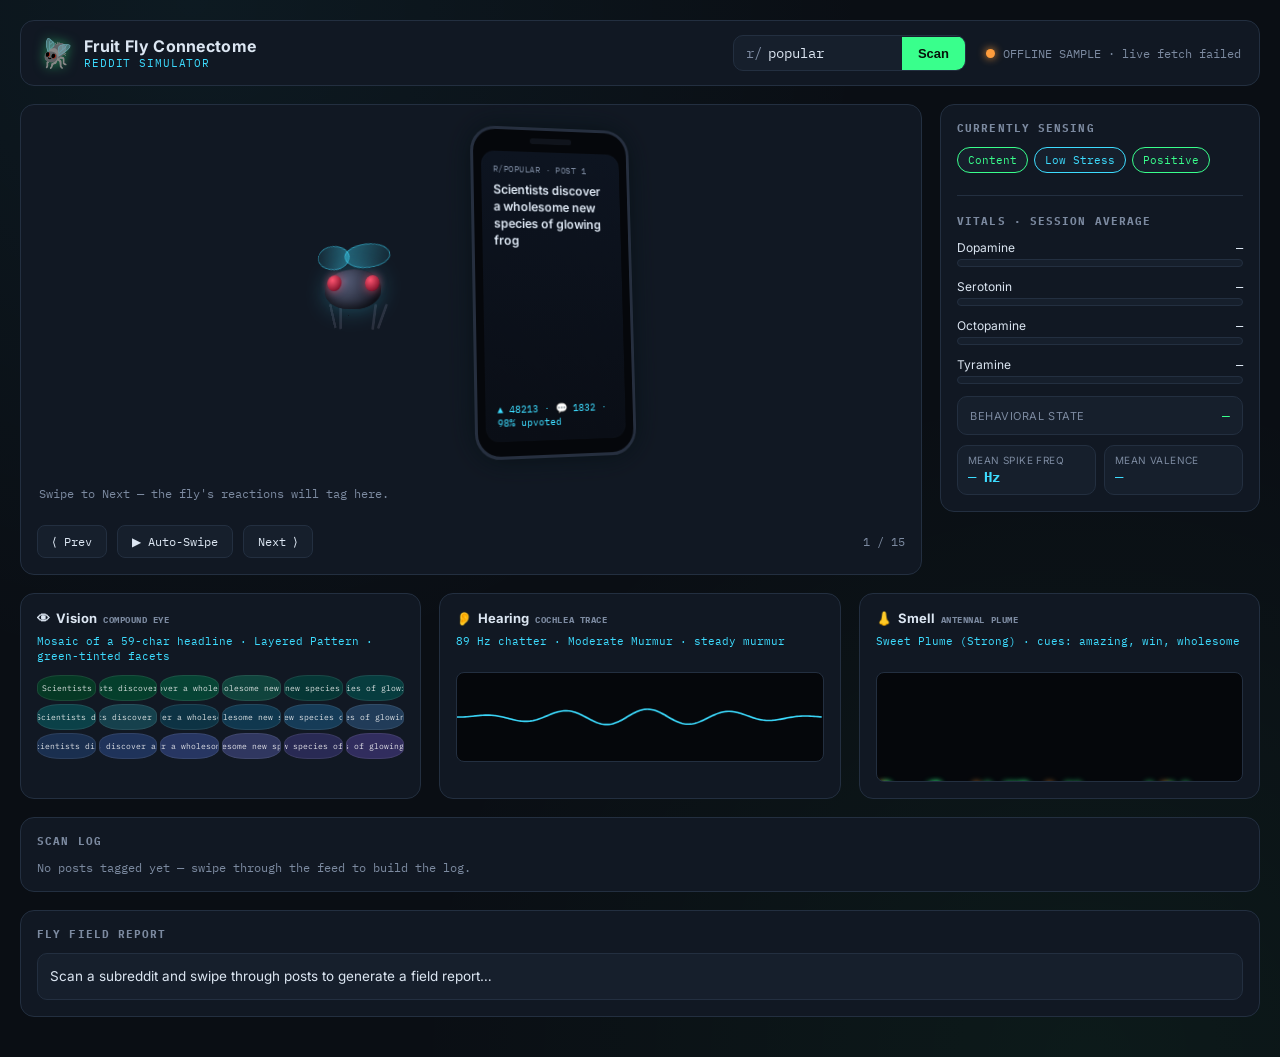
==== commit cb8e9b57: "Redesign layout into scene/vitals/senses/log/report, fix subreddit search race Restructure the page " ====
--- a/index.html
+++ b/index.html
@@ -38,7 +38,7 @@
     </div>
   </header>
 
-  <main class="main-grid">
+  <main class="app-main">
 
     <section class="scene-panel" aria-label="Simulated fruit fly observing a Reddit feed on a smartphone">
       <div class="scene" id="scene">
@@ -77,8 +77,15 @@
       </div>
     </section>
 
-    <aside class="sidebar" aria-label="Fly brain vitals and subreddit vibe summary">
-      <h2 class="sidebar-title">Vitals</h2>
+    <aside class="sidebar" aria-label="Fly brain receptors, live readout, and vitals">
+      <h2 class="sidebar-title">Currently Sensing</h2>
+      <div class="live-readout" id="live-readout">
+        <span class="live-pill live-emotion" id="live-emotion">—</span>
+        <span class="live-pill live-stress" id="live-stress">—</span>
+        <span class="live-pill live-feeling" id="live-feeling">—</span>
+      </div>
+
+      <h2 class="sidebar-title">Vitals · Session Average</h2>
 
       <div class="gauge">
         <div class="gauge-label"><span>Dopamine</span><b id="val-dopamine">—</b></div>
@@ -112,12 +119,41 @@
           <strong id="mean-valence">—</strong>
         </div>
       </div>
+    </aside>
 
-      <h2 class="sidebar-title">Subreddit Vibe</h2>
+    <section class="senses-row" aria-label="Real-time fly sensory perception of the current post">
+      <div class="sense-col sense-vision">
+        <h3><span aria-hidden="true">👁</span> Vision <em>Compound Eye</em></h3>
+        <p class="sense-readout" id="vision-readout">—</p>
+        <div class="compound-eye" id="compound-eye"></div>
+      </div>
+
+      <div class="sense-col sense-hearing">
+        <h3><span aria-hidden="true">👂</span> Hearing <em>Cochlea Trace</em></h3>
+        <p class="sense-readout" id="hearing-readout">—</p>
+        <canvas id="hearing-canvas" width="280" height="90"></canvas>
+      </div>
+
+      <div class="sense-col sense-smell">
+        <h3><span aria-hidden="true">👃</span> Smell <em>Antennal Plume</em></h3>
+        <p class="sense-readout" id="smell-readout">—</p>
+        <div class="plume" id="plume"></div>
+      </div>
+    </section>
+
+    <section class="log-panel" aria-label="Log of every post the fly has scanned, tagged with its computed reaction">
+      <h2 class="sidebar-title">Scan Log</h2>
+      <div class="log-list" id="log-list">
+        <p class="log-empty" id="log-empty">No posts tagged yet — swipe through the feed to build the log.</p>
+      </div>
+    </section>
+
+    <section class="summary-panel" aria-label="Auto-generated subreddit vibe summary">
+      <h2 class="sidebar-title">Fly Field Report</h2>
       <p class="vibe-summary" id="vibe-summary" aria-live="polite">
-        Scan a subreddit and swipe through posts to generate a vibe summary…
+        Scan a subreddit and swipe through posts to generate a field report…
       </p>
-    </aside>
+    </section>
 
   </main>
 </div>
--- a/styles.css
+++ b/styles.css
@@ -113,14 +113,25 @@
 
 /* ---------- Layout ---------- */
 
-.main-grid {
+.app-main {
   display: grid;
   grid-template-columns: 1fr 320px;
+  grid-template-areas:
+    "scene   sidebar"
+    "senses  senses"
+    "log     log"
+    "summary summary";
   gap: 18px;
   align-items: start;
 }
 
-.scene-panel, .sidebar {
+.scene-panel { grid-area: scene; }
+.sidebar { grid-area: sidebar; }
+.senses-row { grid-area: senses; display: grid; grid-template-columns: repeat(3, 1fr); gap: 18px; }
+.log-panel { grid-area: log; }
+.summary-panel { grid-area: summary; }
+
+.scene-panel, .sidebar, .sense-col, .log-panel, .summary-panel {
   background: var(--panel);
   border: 1px solid var(--border);
   border-radius: 14px;
@@ -381,15 +392,191 @@
   margin: 0;
 }
 
+/* ---------- Currently Sensing (live readout) ---------- */
+
+.live-readout { display: flex; flex-wrap: wrap; gap: 6px; margin-bottom: 4px; }
+.live-pill {
+  font-family: var(--mono);
+  font-size: 11px;
+  padding: 5px 10px;
+  border-radius: 999px;
+  background: var(--panel-2);
+  border: 1px solid var(--border);
+  color: var(--text);
+}
+.live-pill.emo-elated, .live-pill.emo-content { border-color: var(--green); color: var(--green); }
+.live-pill.emo-alarmed { border-color: var(--red); color: var(--red); }
+.live-pill.emo-bored { border-color: var(--text-dim); color: var(--text-dim); }
+.live-pill.stress-high { border-color: var(--red); color: var(--red); }
+.live-pill.stress-moderate { border-color: var(--orange); color: var(--orange); }
+.live-pill.stress-low { border-color: var(--blue); color: var(--blue); }
+.live-pill.feel-positive { border-color: var(--green); color: var(--green); }
+.live-pill.feel-negative { border-color: var(--red); color: var(--red); }
+.live-pill.feel-neutral { border-color: var(--text-dim); color: var(--text-dim); }
+
+/* ---------- Senses row ---------- */
+
+.sense-col h3 {
+  margin: 0 0 8px;
+  font-size: 13px;
+  display: flex;
+  align-items: baseline;
+  gap: 6px;
+}
+.sense-col h3 em {
+  font-style: normal;
+  font-family: var(--mono);
+  font-size: 9px;
+  color: var(--text-dim);
+  text-transform: uppercase;
+  letter-spacing: 0.06em;
+}
+.sense-readout {
+  font-family: var(--mono);
+  font-size: 11px;
+  color: var(--blue);
+  min-height: 28px;
+  margin: 0 0 10px;
+  line-height: 1.4;
+}
+
+/* Vision: compound-eye mosaic */
+.compound-eye {
+  display: grid;
+  grid-template-columns: repeat(6, 1fr);
+  gap: 3px;
+}
+.eye-cell {
+  position: relative;
+  height: 26px;
+  overflow: hidden;
+  border-radius: 40%;
+  background: color-mix(in srgb, var(--tint, var(--blue)) 25%, #0a0e16);
+  border: 1px solid rgba(255, 255, 255, 0.08);
+}
+.eye-cell span {
+  position: absolute;
+  top: 50%;
+  left: 4px;
+  transform: translateY(-50%);
+  white-space: nowrap;
+  font-family: var(--mono);
+  font-size: 8px;
+  color: rgba(255, 255, 255, 0.85);
+}
+
+/* Hearing: oscilloscope canvas */
+#hearing-canvas {
+  width: 100%;
+  height: 90px;
+  background: #05070b;
+  border: 1px solid var(--border);
+  border-radius: 8px;
+}
+
+/* Smell: rising particle plume */
+.plume {
+  position: relative;
+  height: 110px;
+  overflow: hidden;
+  background: #05070b;
+  border: 1px solid var(--border);
+  border-radius: 8px;
+}
+.plume-particle {
+  position: absolute;
+  bottom: -8px;
+  width: 7px;
+  height: 7px;
+  border-radius: 50%;
+  animation: rise linear infinite;
+}
+.plume-particle.sweet { background: var(--green); box-shadow: 0 0 6px var(--green); }
+.plume-particle.geosmin { background: var(--orange); box-shadow: 0 0 6px var(--orange); }
+
+@keyframes rise {
+  0% { transform: translateY(0) scale(0.6); opacity: 0; }
+  15% { opacity: 0.9; }
+  100% { transform: translateY(-110px) scale(1.1); opacity: 0; }
+}
+
+/* ---------- Scan log ---------- */
+
+.log-list {
+  display: flex;
+  flex-direction: column;
+  gap: 8px;
+  max-height: 420px;
+  overflow-y: auto;
+  padding-right: 4px;
+}
+.log-empty { font-family: var(--mono); font-size: 12px; color: var(--text-dim); margin: 0; }
+
+.log-row {
+  background: var(--panel-2);
+  border: 1px solid var(--border);
+  border-left: 3px solid var(--text-dim);
+  border-radius: 10px;
+  padding: 10px 12px;
+  animation: chip-in 0.3s ease;
+}
+.log-row.motor-approach { border-left-color: var(--green); }
+.log-row.motor-evade { border-left-color: var(--red); }
+.log-row.motor-groom { border-left-color: var(--blue); }
+.log-row.motor-forage { border-left-color: var(--yellow); }
+
+.log-row-header {
+  display: flex;
+  justify-content: space-between;
+  align-items: baseline;
+  gap: 12px;
+  margin-bottom: 8px;
+}
+.log-row-title {
+  font-size: 12.5px;
+  font-weight: 600;
+  color: var(--text);
+}
+.log-row-motor {
+  flex: none;
+  font-family: var(--mono);
+  font-size: 10px;
+  color: var(--text-dim);
+  white-space: nowrap;
+}
+
+.log-row-tags { display: flex; flex-wrap: wrap; gap: 6px; }
+.log-tag {
+  font-family: var(--mono);
+  font-size: 10px;
+  padding: 3px 8px;
+  border-radius: 6px;
+  background: rgba(255, 255, 255, 0.04);
+  border: 1px solid var(--border);
+  color: var(--text-dim);
+}
+.log-tag.tag-emotion { color: var(--yellow); }
+.log-tag.tag-feeling.pos { color: var(--green); }
+.log-tag.tag-feeling.neg { color: var(--red); }
+.log-tag.tag-stress { color: var(--orange); }
+.log-tag.tag-senses { color: var(--blue); }
+
+/* ---------- Field report summary ---------- */
+
+.summary-panel .vibe-summary {
+  font-size: 13.5px;
+}
+
 /* ---------- Responsive ---------- */
 
 @media (max-width: 960px) {
-  .main-grid { grid-template-columns: 1fr; }
+  .app-main { grid-template-columns: 1fr; grid-template-areas: "scene" "sidebar" "senses" "log" "summary"; }
+  .senses-row { grid-template-columns: 1fr; }
   .scene { flex-direction: column; height: auto; padding: 20px 0; gap: 24px; }
   .sub-form { margin-left: 0; }
   .app-header { justify-content: center; }
 }
 
 @media (prefers-reduced-motion: reduce) {
-  .fly, .fly-wing-l, .fly-wing-r { animation: none !important; }
-}
+  .fly, .fly-wing-l, .fly-wing-r, .plume-particle { animation: none !important; }
+}
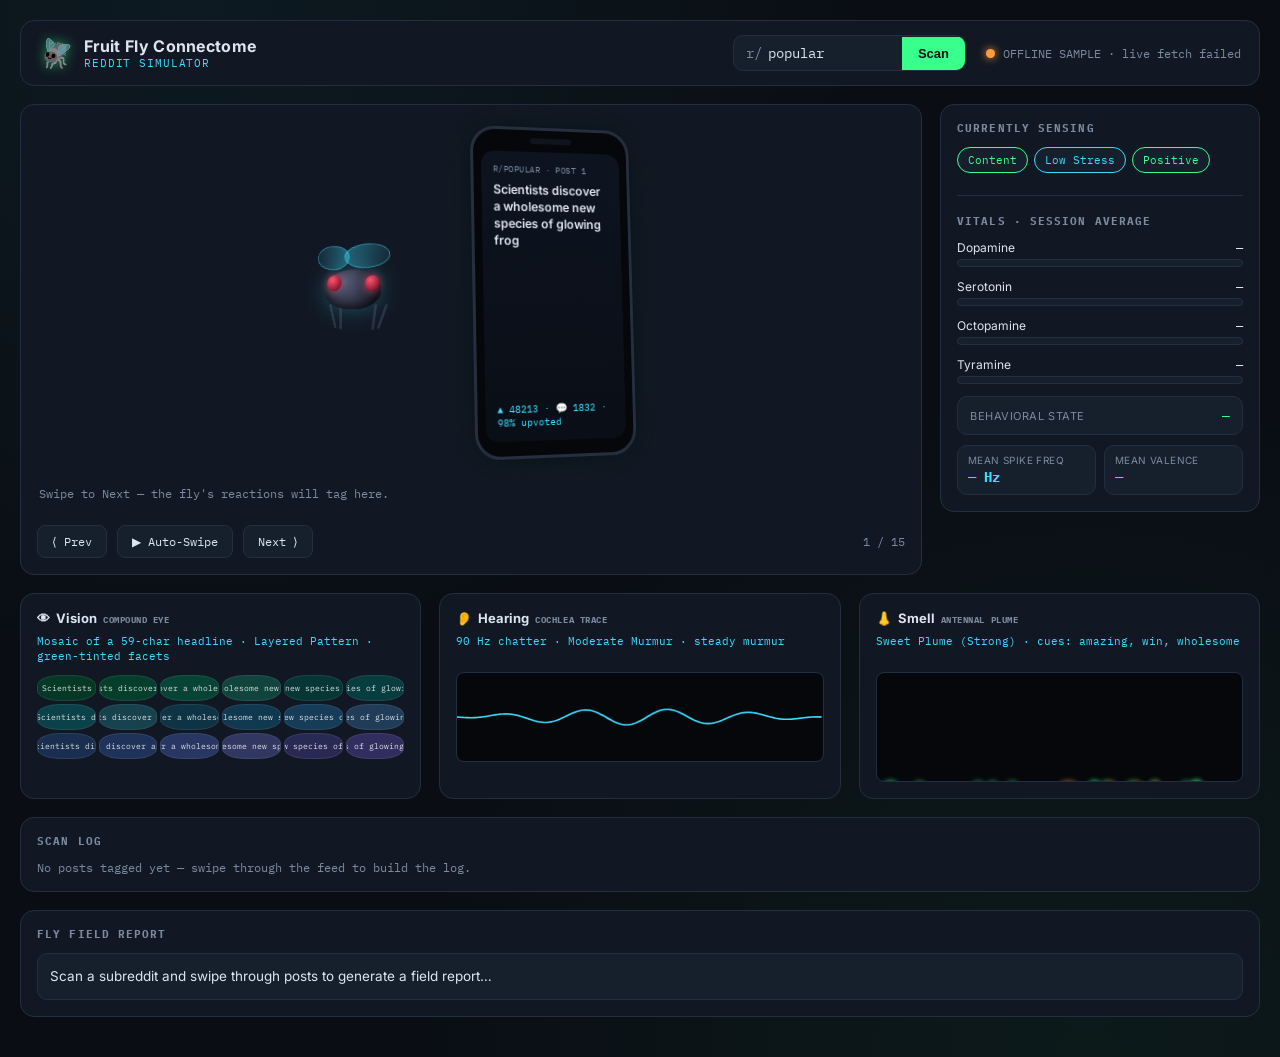
==== commit c4cbb2d0: "Add CORS-proxy fallback for live Reddit fetch; animate phone as a scrolling feed Reddit's hot.json e" ====
--- a/index.html
+++ b/index.html
@@ -58,9 +58,11 @@
         <div class="phone" id="phone">
           <div class="phone-notch"></div>
           <div class="phone-screen">
-            <p class="post-meta" id="post-meta">r/popular · loading…</p>
-            <h2 class="post-title" id="post-title">Loading feed…</h2>
-            <p class="post-stats" id="post-stats"></p>
+            <div class="post-card" id="post-card">
+              <p class="post-meta" id="post-meta">r/popular · loading…</p>
+              <h2 class="post-title" id="post-title">Loading feed…</h2>
+              <p class="post-stats" id="post-stats"></p>
+            </div>
           </div>
         </div>
       </div>
--- a/styles.css
+++ b/styles.css
@@ -224,6 +224,13 @@
 .fly.react-groom { transform: rotateY(-20deg) rotateX(8deg) rotateZ(6deg) scale(0.96); }
 .fly.react-forage { transform: rotateY(10deg) rotateX(8deg) translateX(10px); }
 
+.fly.glance { animation: fly-glance 0.5s ease; }
+@keyframes fly-glance {
+  0% { transform: rotateY(-20deg) rotateX(8deg); }
+  40% { transform: rotateY(-30deg) rotateX(16deg) translateY(4px); }
+  100% { transform: rotateY(-20deg) rotateX(8deg); }
+}
+
 .phone {
   position: relative;
   width: 168px;
@@ -250,9 +257,23 @@
   border-radius: 14px;
   padding: 12px;
   overflow: hidden;
+}
+.post-card {
   display: flex;
   flex-direction: column;
   gap: 8px;
+  height: 100%;
+  transform: translateY(0);
+  opacity: 1;
+  transition: transform 0.28s cubic-bezier(0.4, 0, 0.2, 1), opacity 0.28s ease;
+}
+.post-card.scroll-out {
+  transform: translateY(-36px);
+  opacity: 0;
+}
+.post-card.scroll-in {
+  transform: translateY(36px);
+  opacity: 0;
 }
 .post-meta {
   margin: 0;
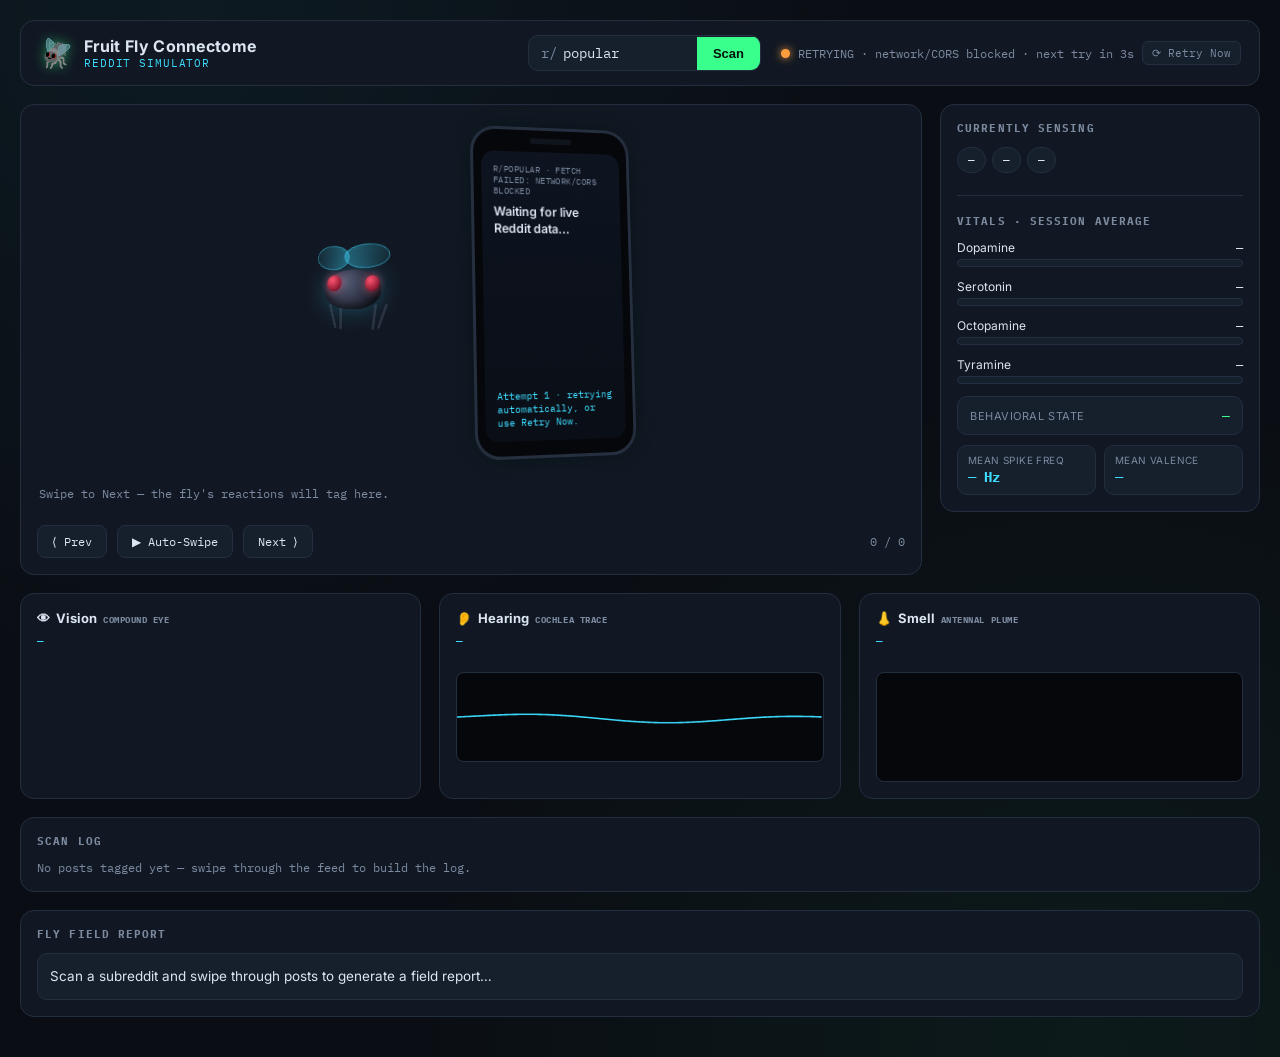
==== commit edb307f1: "Remove offline sample data; auto-retry live fetch with backoff instead This is now a live-data-only " ====
--- a/index.html
+++ b/index.html
@@ -35,6 +35,7 @@
     <div class="status" id="status-indicator" role="status" aria-live="polite">
       <span class="status-dot loading" id="status-dot"></span>
       <span id="status-text">Connecting…</span>
+      <button id="retry-btn" type="button" aria-label="Retry the live Reddit fetch now">⟳ Retry Now</button>
     </div>
   </header>
 
@@ -160,7 +161,6 @@
   </main>
 </div>
 
-<script src="offline-data.js"></script>
 <script src="brain.js"></script>
 <script src="app.js"></script>
 </body>
--- a/styles.css
+++ b/styles.css
@@ -106,6 +106,19 @@
 .status-dot.live { background: var(--green); box-shadow: 0 0 8px var(--green); }
 .status-dot.offline { background: var(--orange); box-shadow: 0 0 8px var(--orange); }
 
+#retry-btn {
+  background: var(--panel-2);
+  color: var(--text-dim);
+  border: 1px solid var(--border);
+  border-radius: 6px;
+  padding: 4px 9px;
+  font-family: var(--mono);
+  font-size: 11px;
+  cursor: pointer;
+  transition: border-color 0.15s, color 0.15s;
+}
+#retry-btn:hover { border-color: var(--blue); color: var(--blue); }
+
 @keyframes pulse {
   0%, 100% { opacity: 1; }
   50% { opacity: 0.35; }
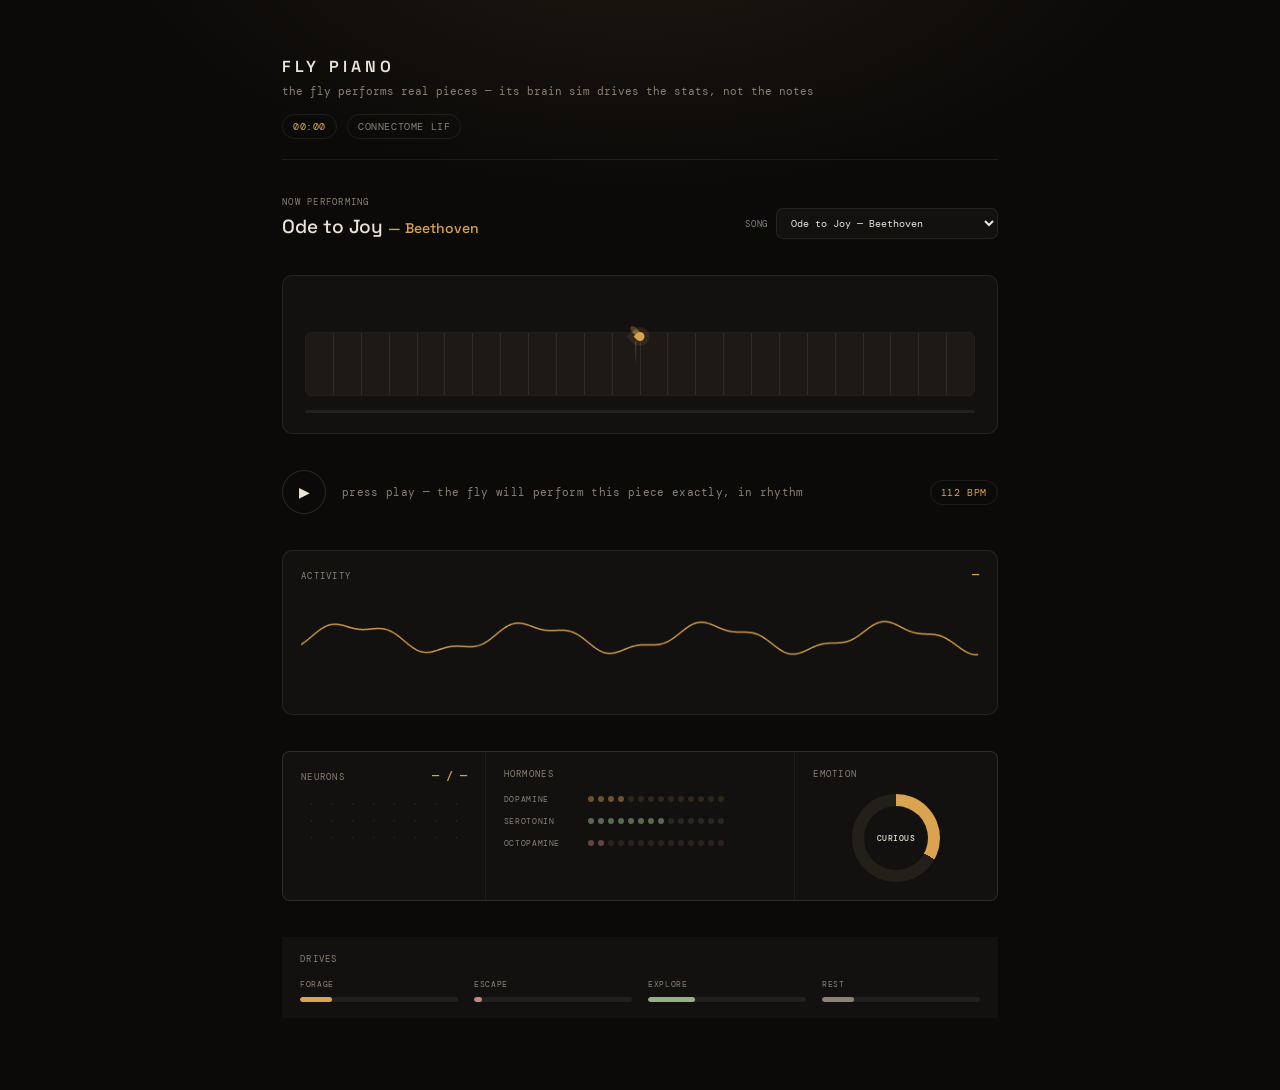
==== commit 53d67d04: "Merge pull request #11 from udbhav-shrinet/udbhav/practical-allen-l8s9zh Replace synth-blip tone wit" ====
--- a/index.html
+++ b/index.html
@@ -1,167 +1,79 @@
 <!doctype html>
 <html lang="en">
 <head>
-<meta charset="UTF-8">
-<meta name="viewport" content="width=device-width, initial-scale=1">
-<meta name="theme-color" content="#0b0f14">
-<title>Fruit Fly Connectome Reddit Simulator</title>
-<meta name="description" content="A simplified simulated fruit fly brain reads live Reddit posts and computes its own antennal-lobe, mushroom-body, and neuromodulator reactions.">
-<link rel="preconnect" href="https://fonts.googleapis.com">
-<link rel="preconnect" href="https://fonts.gstatic.com" crossorigin>
-<link href="https://fonts.googleapis.com/css2?family=IBM+Plex+Mono:wght@400;500;600&family=Inter:wght@400;500;600;700&display=swap" rel="stylesheet">
-<link rel="stylesheet" href="styles.css">
+  <meta charset="UTF-8">
+  <meta name="viewport" content="width=device-width, initial-scale=1">
+  <meta name="theme-color" content="#0b0a09">
+  <title>Fly Piano</title>
+  <meta name="description" content="A simulated fly performs real piano pieces in rhythm while its live brain-sim state drives a full stats dashboard.">
+  <link rel="preconnect" href="https://fonts.googleapis.com">
+  <link rel="preconnect" href="https://fonts.gstatic.com" crossorigin>
+  <link href="https://fonts.googleapis.com/css2?family=DM+Mono:wght@400;500&family=Space+Grotesk:wght@400;500;600&display=swap" rel="stylesheet">
+  <link rel="stylesheet" href="styles.css">
 </head>
 <body>
-<div class="app">
+  <main class="stage">
+    <header class="top">
+      <div class="title"><h1>FLY PIANO</h1><p>the fly performs real pieces — its brain sim drives the stats, not the notes</p></div>
+      <div class="top-meta"><span id="clock">00:00</span><span id="backend-badge">CONNECTOME LIF</span></div>
+    </header>
 
-  <header class="app-header">
-    <div class="brand">
-      <span class="brand-emoji" aria-hidden="true">🪰</span>
-      <div class="brand-text">
-        <h1>Fruit Fly Connectome</h1>
-        <p>Reddit Simulator</p>
+    <section class="now-playing">
+      <div class="now-playing-info">
+        <span class="eyebrow">NOW PERFORMING</span>
+        <h2 id="track-title">Ode to Joy <em>— Beethoven</em></h2>
       </div>
-    </div>
+      <label class="song-picker">SONG <select id="song-picker" aria-label="Choose a piece"></select></label>
+    </section>
 
-    <form id="sub-form" class="sub-form" role="search">
-      <label for="sub-input" class="sr-only">Subreddit name</label>
-      <span class="sub-prefix">r/</span>
-      <input id="sub-input" name="subreddit" type="text" value="popular"
-             autocomplete="off" spellcheck="false" maxlength="24"
-             aria-label="Subreddit name">
-      <button type="submit">Scan</button>
-    </form>
+    <section class="keyboard-card" aria-label="Piano performed by the simulated fly">
+      <div class="keyboard">
+        <div class="performer" id="performer"><i></i></div>
+        <div class="keys" id="keys"></div>
+      </div>
+      <div class="progress"><div class="progress-fill" id="progress-fill"></div></div>
+    </section>
 
-    <div class="status" id="status-indicator" role="status" aria-live="polite">
-      <span class="status-dot loading" id="status-dot"></span>
-      <span id="status-text">Connecting…</span>
-      <button id="retry-btn" type="button" aria-label="Retry the live Reddit fetch now">⟳ Retry Now</button>
-    </div>
-  </header>
+    <section class="transport">
+      <button id="play-track" class="play" type="button" aria-label="Start the fly's performance">▶</button>
+      <p id="status-text">press play — the fly will perform this piece exactly, in rhythm</p>
+      <span class="tempo" id="tempo-value">— BPM</span>
+    </section>
 
-  <main class="app-main">
+    <section class="panel panel-hero">
+      <div class="panel-head"><h2>Activity</h2><b id="dopamine-value">—</b></div>
+      <canvas id="wave" width="900" height="120"></canvas>
+    </section>
 
-    <section class="scene-panel" aria-label="Simulated fruit fly observing a Reddit feed on a smartphone">
-      <div class="scene" id="scene">
-        <div class="fly" id="fly">
-          <div class="fly-wing fly-wing-l"></div>
-          <div class="fly-wing fly-wing-r"></div>
-          <div class="fly-leg leg-l1"></div>
-          <div class="fly-leg leg-l2"></div>
-          <div class="fly-leg leg-r1"></div>
-          <div class="fly-leg leg-r2"></div>
-          <div class="fly-body">
-            <div class="fly-eye fly-eye-l"></div>
-            <div class="fly-eye fly-eye-r"></div>
-          </div>
-        </div>
-
-        <div class="phone" id="phone">
-          <div class="phone-notch"></div>
-          <div class="phone-screen">
-            <div class="post-card" id="post-card">
-              <p class="post-meta" id="post-meta">r/popular · loading…</p>
-              <h2 class="post-title" id="post-title">Loading feed…</h2>
-              <p class="post-stats" id="post-stats"></p>
-            </div>
-          </div>
+    <section class="panels">
+      <div class="panel">
+        <div class="panel-head"><h2>Neurons</h2><b id="neuron-value">— / —</b></div>
+        <canvas id="neural" width="300" height="90"></canvas>
+      </div>
+      <div class="panel">
+        <div class="panel-head"><h2>Hormones</h2></div>
+        <div class="receptor-rows">
+          <div class="receptor-row"><small>DOPAMINE</small><div class="dots" id="dots-da"></div></div>
+          <div class="receptor-row"><small>SEROTONIN</small><div class="dots" id="dots-5ht"></div></div>
+          <div class="receptor-row"><small>OCTOPAMINE</small><div class="dots" id="dots-oa"></div></div>
         </div>
       </div>
-
-      <div class="tag-strip" id="tag-strip" aria-label="Computed brain reaction tags for scanned posts">
-        <p class="tag-strip-empty" id="tag-strip-empty">Swipe to Next — the fly's reactions will tag here.</p>
-      </div>
-
-      <div class="scene-controls">
-        <button id="prev-btn" type="button" aria-label="Go back to previous post">⟨ Prev</button>
-        <button id="autoplay-btn" type="button" aria-pressed="false">▶ Auto-Swipe</button>
-        <button id="next-btn" type="button">Next ⟩</button>
-        <span class="post-counter" id="post-counter">0 / 0</span>
+      <div class="panel panel-emotion">
+        <div class="panel-head"><h2>Emotion</h2></div>
+        <div class="emotion-ring" id="emotion-ring"><b id="emotion-value">—</b></div>
       </div>
     </section>
 
-    <aside class="sidebar" aria-label="Fly brain receptors, live readout, and vitals">
-      <h2 class="sidebar-title">Currently Sensing</h2>
-      <div class="live-readout" id="live-readout">
-        <span class="live-pill live-emotion" id="live-emotion">—</span>
-        <span class="live-pill live-stress" id="live-stress">—</span>
-        <span class="live-pill live-feeling" id="live-feeling">—</span>
-      </div>
-
-      <h2 class="sidebar-title">Vitals · Session Average</h2>
-
-      <div class="gauge">
-        <div class="gauge-label"><span>Dopamine</span><b id="val-dopamine">—</b></div>
-        <div class="gauge-track"><div class="gauge-fill fill-dopamine" id="fill-dopamine"></div></div>
-      </div>
-      <div class="gauge">
-        <div class="gauge-label"><span>Serotonin</span><b id="val-serotonin">—</b></div>
-        <div class="gauge-track"><div class="gauge-fill fill-serotonin" id="fill-serotonin"></div></div>
-      </div>
-      <div class="gauge">
-        <div class="gauge-label"><span>Octopamine</span><b id="val-octopamine">—</b></div>
-        <div class="gauge-track"><div class="gauge-fill fill-octopamine" id="fill-octopamine"></div></div>
-      </div>
-      <div class="gauge">
-        <div class="gauge-label"><span>Tyramine</span><b id="val-tyramine">—</b></div>
-        <div class="gauge-track"><div class="gauge-fill fill-tyramine" id="fill-tyramine"></div></div>
-      </div>
-
-      <div class="state-readout">
-        <span class="label">Behavioral State</span>
-        <strong id="state-value">—</strong>
-      </div>
-
-      <div class="mini-stats">
-        <div class="mini-stat">
-          <span class="label">Mean Spike Freq</span>
-          <strong id="mean-freq">— Hz</strong>
-        </div>
-        <div class="mini-stat">
-          <span class="label">Mean Valence</span>
-          <strong id="mean-valence">—</strong>
-        </div>
-      </div>
-    </aside>
-
-    <section class="senses-row" aria-label="Real-time fly sensory perception of the current post">
-      <div class="sense-col sense-vision">
-        <h3><span aria-hidden="true">👁</span> Vision <em>Compound Eye</em></h3>
-        <p class="sense-readout" id="vision-readout">—</p>
-        <div class="compound-eye" id="compound-eye"></div>
-      </div>
-
-      <div class="sense-col sense-hearing">
-        <h3><span aria-hidden="true">👂</span> Hearing <em>Cochlea Trace</em></h3>
-        <p class="sense-readout" id="hearing-readout">—</p>
-        <canvas id="hearing-canvas" width="280" height="90"></canvas>
-      </div>
-
-      <div class="sense-col sense-smell">
-        <h3><span aria-hidden="true">👃</span> Smell <em>Antennal Plume</em></h3>
-        <p class="sense-readout" id="smell-readout">—</p>
-        <div class="plume" id="plume"></div>
+    <section class="panel">
+      <div class="panel-head"><h2>Drives</h2></div>
+      <div class="drive-rows" id="drive-rows">
+        <div class="drive-row"><small>FORAGE</small><div class="bar"><i id="drive-foraging"></i></div></div>
+        <div class="drive-row"><small>ESCAPE</small><div class="bar"><i id="drive-escape"></i></div></div>
+        <div class="drive-row"><small>EXPLORE</small><div class="bar"><i id="drive-explore"></i></div></div>
+        <div class="drive-row"><small>REST</small><div class="bar"><i id="drive-rest"></i></div></div>
       </div>
     </section>
-
-    <section class="log-panel" aria-label="Log of every post the fly has scanned, tagged with its computed reaction">
-      <h2 class="sidebar-title">Scan Log</h2>
-      <div class="log-list" id="log-list">
-        <p class="log-empty" id="log-empty">No posts tagged yet — swipe through the feed to build the log.</p>
-      </div>
-    </section>
-
-    <section class="summary-panel" aria-label="Auto-generated subreddit vibe summary">
-      <h2 class="sidebar-title">Fly Field Report</h2>
-      <p class="vibe-summary" id="vibe-summary" aria-live="polite">
-        Scan a subreddit and swipe through posts to generate a field report…
-      </p>
-    </section>
-
   </main>
-</div>
-
-<script src="brain.js"></script>
-<script src="app.js"></script>
+  <script src="Connectome.js"></script><script src="FlyNeuralEngine.js"></script><script src="FullBrainBridge.js"></script><script src="main.js"></script>
 </body>
 </html>
--- a/styles.css
+++ b/styles.css
@@ -1,616 +1,89 @@
-:root {
-  --bg: #0a0e14;
-  --panel: #111823;
-  --panel-2: #161f2c;
-  --border: #232f40;
-  --text: #dce6f2;
-  --text-dim: #7c8aa0;
-  --green: #39ff8c;
-  --blue: #3ddcff;
-  --orange: #ff9d3d;
-  --yellow: #ffe66d;
-  --red: #ff5470;
-  --mono: "IBM Plex Mono", ui-monospace, SFMono-Regular, monospace;
-  --sans: "Inter", system-ui, -apple-system, sans-serif;
+:root{
+  --bg:#0b0a09;--panel:#131110;--line:#ffffff14;--line-strong:#ffffff22;
+  --ink:#ece4d8;--muted:#8b8175;
+  --amber:#d9a34f;--sage:#93b087;--rose:#c58575;
 }
+*{box-sizing:border-box}
+html,body{margin:0;min-height:100%;background:var(--bg);color:var(--ink);font-family:"Space Grotesk",sans-serif;-webkit-font-smoothing:antialiased}
+body{background:radial-gradient(ellipse 900px 500px at 50% -10%,#20180f 0%,var(--bg) 60%)}
+button{font:inherit;cursor:pointer;background:none}
+.stage{width:min(760px,100%);margin:auto;padding:56px 22px 72px;display:flex;flex-direction:column;gap:36px}
 
-* { box-sizing: border-box; }
+.top{display:flex;justify-content:space-between;align-items:flex-end;gap:16px;flex-wrap:wrap;padding-bottom:20px;border-bottom:1px solid var(--line)}
+.title h1{margin:0;font-size:16px;font-weight:600;letter-spacing:.26em}
+.title p{margin:7px 0 0;font:11px "DM Mono",monospace;color:var(--muted)}
+.top-meta{display:flex;gap:10px;font:10px "DM Mono",monospace;color:var(--muted);letter-spacing:.06em}
+.top-meta span{padding:5px 10px;border:1px solid var(--line);border-radius:20px}
+#clock{color:var(--amber)}
 
-html, body {
-  margin: 0;
-  padding: 0;
-  background: var(--bg);
-  color: var(--text);
-  font-family: var(--sans);
-  min-height: 100%;
+.now-playing{display:flex;justify-content:space-between;align-items:flex-end;gap:16px;flex-wrap:wrap}
+.now-playing .eyebrow{display:block;font:9px "DM Mono",monospace;letter-spacing:.14em;color:var(--muted);margin-bottom:6px}
+.now-playing h2{margin:0;font-size:19px;font-weight:500}
+.now-playing h2 em{color:var(--amber);font-style:normal;font-size:14px}
+.song-picker{display:flex;align-items:center;gap:8px;font:9px "DM Mono",monospace;color:var(--muted);letter-spacing:.08em}
+.song-picker select{border:1px solid var(--line);border-radius:7px;background:var(--panel);color:var(--ink);padding:7px 10px;font:10px "DM Mono",monospace}
+
+.keyboard-card{background:var(--panel);border:1px solid var(--line);border-radius:10px;padding:28px 22px 20px}
+.progress{margin-top:14px;height:3px;border-radius:2px;background:#ffffff10;overflow:hidden}
+.progress-fill{height:100%;width:0%;background:var(--amber);transition:width .1s linear}
+.keyboard{position:relative}
+.performer{position:absolute;top:0;left:50%;width:9px;height:9px;border-radius:50% 50% 50% 0;background:var(--amber);box-shadow:0 0 0 5px #d9a34f1c;transform:translate(-50%,0) rotate(45deg);transition:left .22s cubic-bezier(.3,.7,.4,1),transform .12s ease;z-index:2}
+.performer:before,.performer:after{content:"";position:absolute;top:1px;width:11px;height:6px;background:#d9a34f4d;border-radius:70% 70% 0 70%;animation:flutter .18s infinite ease-in-out alternate}
+.performer:before{left:-9px;transform-origin:right center}
+.performer:after{right:-9px;transform:scaleX(-1);transform-origin:left center}
+.performer:after{animation-delay:.09s}
+.performer i{position:absolute;top:11px;left:50%;width:1px;height:24px;background:linear-gradient(#d9a34f66,transparent);transform:translateX(-50%) rotate(-45deg);transform-origin:top}
+.performer.hit{transform:translate(-50%,0) rotate(45deg) scale(1.7)}
+.keys{display:flex;height:64px;border:1px solid var(--line);border-radius:6px;overflow:hidden;background:#0e0d0c;margin-top:28px}
+.keys button{flex:1;border:0;border-right:1px solid var(--line);background:#1c1916;transition:background .18s ease,transform .18s ease}
+.keys button:last-child{border-right:0}
+.keys button.active{background:var(--amber);transform:translateY(3px)}
+@keyframes flutter{from{transform:rotate(-6deg) scaleY(1)}to{transform:rotate(14deg) scaleY(.85)}}
+
+.transport{display:flex;align-items:center;gap:16px}
+.play{width:44px;height:44px;flex:none;border:1px solid var(--line-strong);border-radius:50%;color:var(--ink);font-size:14px;display:flex;align-items:center;justify-content:center;transition:border-color .2s ease,color .2s ease}
+.play:hover{border-color:var(--amber);color:var(--amber)}
+#status-text{margin:0;flex:1;font:11px "DM Mono",monospace;color:var(--muted);letter-spacing:.03em}
+.tempo{font:10px "DM Mono",monospace;color:var(--amber);letter-spacing:.06em;padding:5px 10px;border:1px solid var(--line);border-radius:20px}
+
+.panel-hero{background:var(--panel);border:1px solid var(--line);border-radius:10px;padding:20px 22px;position:relative;overflow:hidden}
+.panel-hero:after{content:"";position:absolute;inset:0;pointer-events:none;background:radial-gradient(circle at var(--pulse-x,50%) 40%,#d9a34f22,transparent 60%);opacity:var(--pulse,0);transition:opacity .25s ease}
+.panel-hero canvas{width:100%;height:110px}
+.panels{display:grid;grid-template-columns:.85fr 1.3fr .85fr;gap:1px;background:var(--line);border:1px solid var(--line);border-radius:8px;overflow:hidden}
+.panel{padding:16px 18px;background:var(--panel)}
+.panel-head{display:flex;justify-content:space-between;align-items:baseline}
+.panel-head h2{margin:0;font:9px "DM Mono",monospace;letter-spacing:.14em;color:var(--muted);text-transform:uppercase}
+.panel-head b{font:12px "DM Mono",monospace;font-weight:500;color:var(--amber)}
+.panels canvas{width:100%;height:auto;display:block;margin-top:12px}
+
+.receptor-rows{display:flex;flex-direction:column;gap:12px;margin-top:14px}
+.receptor-row{display:flex;align-items:center;gap:12px}
+.receptor-row small{width:72px;flex:none;font:8px "DM Mono",monospace;letter-spacing:.08em;color:var(--muted)}
+.dots{display:flex;gap:4px;flex-wrap:wrap}
+.dots i{display:block;width:6px;height:6px;border-radius:50%;background:var(--amber);opacity:.15;font-style:normal;transition:opacity .5s ease}
+.receptor-row:nth-child(2) .dots i{background:var(--sage)}
+.receptor-row:nth-child(3) .dots i{background:var(--rose)}
+
+.panel-emotion{display:flex;flex-direction:column}
+.emotion-ring{--pct:20%;margin:14px auto 2px;width:88px;height:88px;border-radius:50%;display:flex;align-items:center;justify-content:center;background:conic-gradient(var(--amber) var(--pct),#232019 0);transition:background 1s ease}
+.emotion-ring:before{content:"";position:absolute}
+.emotion-ring b{width:64px;height:64px;border-radius:50%;background:var(--panel);display:flex;align-items:center;justify-content:center;text-align:center;font:8px "DM Mono",monospace;font-weight:500;letter-spacing:.06em;color:var(--ink)}
+.emotion-ring[data-mood="escape"],.emotion-ring[data-mood="disgust"]{background:conic-gradient(var(--rose) var(--pct),#232019 0)}
+.emotion-ring[data-mood="resting"],.emotion-ring[data-mood="grooming"]{background:conic-gradient(var(--sage) var(--pct),#232019 0)}
+
+.drive-rows{display:grid;grid-template-columns:repeat(4,1fr);gap:16px;margin-top:14px}
+.drive-row{display:flex;flex-direction:column;gap:8px}
+.drive-row small{font:8px "DM Mono",monospace;letter-spacing:.08em;color:var(--muted)}
+.bar{height:5px;border-radius:3px;background:#ffffff10;overflow:hidden}
+.bar i{display:block;height:100%;width:0%;border-radius:3px;background:var(--amber);font-style:normal;transition:width .4s ease}
+.drive-row:nth-child(2) .bar i{background:var(--rose)}
+.drive-row:nth-child(3) .bar i{background:var(--sage)}
+.drive-row:nth-child(4) .bar i{background:var(--muted)}
+
+@media(max-width:640px){
+  .stage{padding:32px 16px 48px;gap:30px}
+  .panels{grid-template-columns:1fr}
+  .receptor-row small{width:64px}
+  .now-playing{flex-direction:column;align-items:flex-start}
+  .drive-rows{grid-template-columns:repeat(2,1fr)}
 }
-
-body {
-  background:
-    radial-gradient(circle at 15% 0%, rgba(61, 220, 255, 0.06), transparent 45%),
-    radial-gradient(circle at 85% 100%, rgba(57, 255, 140, 0.05), transparent 45%),
-    var(--bg);
-}
-
-.sr-only {
-  position: absolute;
-  width: 1px; height: 1px;
-  padding: 0; margin: -1px;
-  overflow: hidden;
-  clip: rect(0, 0, 0, 0);
-  white-space: nowrap;
-  border: 0;
-}
-
-.app {
-  max-width: 1320px;
-  margin: 0 auto;
-  padding: 20px 20px 40px;
-}
-
-/* ---------- Header ---------- */
-
-.app-header {
-  display: flex;
-  align-items: center;
-  gap: 20px;
-  flex-wrap: wrap;
-  padding: 14px 18px;
-  background: var(--panel);
-  border: 1px solid var(--border);
-  border-radius: 14px;
-  margin-bottom: 18px;
-}
-
-.brand { display: flex; align-items: center; gap: 10px; }
-.brand-emoji { font-size: 28px; filter: drop-shadow(0 0 6px rgba(57,255,140,0.5)); }
-.brand-text h1 { font-size: 16px; margin: 0; letter-spacing: 0.02em; }
-.brand-text p { margin: 0; font-size: 11px; font-family: var(--mono); color: var(--blue); letter-spacing: 0.08em; text-transform: uppercase; }
-
-.sub-form {
-  display: flex;
-  align-items: center;
-  gap: 0;
-  background: var(--panel-2);
-  border: 1px solid var(--border);
-  border-radius: 10px;
-  overflow: hidden;
-  margin-left: auto;
-}
-.sub-prefix { padding: 8px 0 8px 12px; font-family: var(--mono); color: var(--text-dim); font-size: 14px; }
-.sub-form input {
-  background: transparent;
-  border: none;
-  color: var(--text);
-  font-family: var(--mono);
-  font-size: 14px;
-  padding: 8px 6px;
-  width: 140px;
-  outline: none;
-}
-.sub-form button {
-  background: var(--green);
-  color: #06120a;
-  border: none;
-  font-weight: 600;
-  font-size: 13px;
-  padding: 9px 16px;
-  cursor: pointer;
-  transition: filter 0.15s;
-}
-.sub-form button:hover { filter: brightness(1.1); }
-
-.status { display: flex; align-items: center; gap: 8px; font-family: var(--mono); font-size: 12px; color: var(--text-dim); }
-.status-dot { width: 9px; height: 9px; border-radius: 50%; background: var(--text-dim); flex: none; }
-.status-dot.loading { background: var(--yellow); animation: pulse 1.1s ease-in-out infinite; }
-.status-dot.live { background: var(--green); box-shadow: 0 0 8px var(--green); }
-.status-dot.offline { background: var(--orange); box-shadow: 0 0 8px var(--orange); }
-
-#retry-btn {
-  background: var(--panel-2);
-  color: var(--text-dim);
-  border: 1px solid var(--border);
-  border-radius: 6px;
-  padding: 4px 9px;
-  font-family: var(--mono);
-  font-size: 11px;
-  cursor: pointer;
-  transition: border-color 0.15s, color 0.15s;
-}
-#retry-btn:hover { border-color: var(--blue); color: var(--blue); }
-
-@keyframes pulse {
-  0%, 100% { opacity: 1; }
-  50% { opacity: 0.35; }
-}
-
-/* ---------- Layout ---------- */
-
-.app-main {
-  display: grid;
-  grid-template-columns: 1fr 320px;
-  grid-template-areas:
-    "scene   sidebar"
-    "senses  senses"
-    "log     log"
-    "summary summary";
-  gap: 18px;
-  align-items: start;
-}
-
-.scene-panel { grid-area: scene; }
-.sidebar { grid-area: sidebar; }
-.senses-row { grid-area: senses; display: grid; grid-template-columns: repeat(3, 1fr); gap: 18px; }
-.log-panel { grid-area: log; }
-.summary-panel { grid-area: summary; }
-
-.scene-panel, .sidebar, .sense-col, .log-panel, .summary-panel {
-  background: var(--panel);
-  border: 1px solid var(--border);
-  border-radius: 14px;
-  padding: 16px;
-}
-
-/* ---------- 3D scene ---------- */
-
-.scene {
-  position: relative;
-  height: 340px;
-  display: flex;
-  align-items: center;
-  justify-content: center;
-  gap: 56px;
-  perspective: 1000px;
-}
-
-.fly {
-  position: relative;
-  width: 110px;
-  height: 90px;
-  transform-style: preserve-3d;
-  transform: rotateY(-20deg) rotateX(8deg);
-  animation: fly-idle 3.2s ease-in-out infinite;
-  transition: transform 0.5s cubic-bezier(0.34, 1.56, 0.64, 1);
-}
-
-.fly-body {
-  position: absolute;
-  top: 24px; left: 20px;
-  width: 62px; height: 40px;
-  border-radius: 50% 50% 45% 45%;
-  background: radial-gradient(circle at 35% 30%, #565d78, #191c28 78%);
-  box-shadow: 0 0 22px rgba(61, 220, 255, 0.3), inset 0 -4px 8px rgba(0,0,0,0.5);
-  transform: translateZ(6px);
-}
-
-.fly-eye {
-  position: absolute;
-  top: 6px;
-  width: 16px; height: 16px;
-  border-radius: 50%;
-  background: radial-gradient(circle at 35% 30%, #ff5470, #7a0f27 80%);
-  box-shadow: 0 0 8px rgba(255, 84, 112, 0.6);
-}
-.fly-eye-l { left: 2px; }
-.fly-eye-r { right: 2px; }
-
-.fly-wing {
-  position: absolute;
-  top: 2px; left: 38px;
-  width: 46px; height: 26px;
-  background: linear-gradient(120deg, rgba(61,220,255,0.4), rgba(61,220,255,0.06));
-  border: 1px solid rgba(61,220,255,0.45);
-  border-radius: 60% 90% 60% 90%;
-  transform-origin: left center;
-}
-.fly-wing-l { transform: rotateZ(-16deg) rotateY(18deg) translateZ(4px); animation: wing-flutter-l 0.16s ease-in-out infinite; }
-.fly-wing-r { transform: rotateZ(16deg) rotateY(-18deg) translateZ(-4px) scaleX(-1); animation: wing-flutter-r 0.16s ease-in-out infinite; }
-
-.fly-leg {
-  position: absolute;
-  bottom: 6px;
-  width: 3px; height: 26px;
-  background: #2a2f3d;
-  border-radius: 2px;
-  transform-origin: top center;
-}
-.leg-l1 { left: 22px; transform: rotateZ(-18deg); }
-.leg-l2 { left: 34px; transform: rotateZ(-4deg); }
-.leg-r1 { right: 34px; transform: rotateZ(4deg); }
-.leg-r2 { right: 22px; transform: rotateZ(18deg); }
-
-@keyframes fly-idle {
-  0%, 100% { transform: rotateY(-20deg) rotateX(8deg) translateY(0); }
-  50% { transform: rotateY(-20deg) rotateX(8deg) translateY(-10px); }
-}
-@keyframes wing-flutter-l {
-  0%, 100% { transform: rotateZ(-16deg) rotateY(18deg) translateZ(4px) scaleY(1); }
-  50% { transform: rotateZ(-16deg) rotateY(18deg) translateZ(4px) scaleY(0.6); }
-}
-@keyframes wing-flutter-r {
-  0%, 100% { transform: rotateZ(16deg) rotateY(-18deg) translateZ(-4px) scaleX(-1) scaleY(1); }
-  50% { transform: rotateZ(16deg) rotateY(-18deg) translateZ(-4px) scaleX(-1) scaleY(0.6); }
-}
-
-.fly.react-approach { transform: rotateY(-8deg) rotateX(4deg) translateX(26px) translateZ(30px) scale(1.05); }
-.fly.react-evade { transform: rotateY(-35deg) rotateX(-6deg) translateX(-30px) translateZ(-20px) rotateZ(-8deg); }
-.fly.react-groom { transform: rotateY(-20deg) rotateX(8deg) rotateZ(6deg) scale(0.96); }
-.fly.react-forage { transform: rotateY(10deg) rotateX(8deg) translateX(10px); }
-
-.fly.glance { animation: fly-glance 0.5s ease; }
-@keyframes fly-glance {
-  0% { transform: rotateY(-20deg) rotateX(8deg); }
-  40% { transform: rotateY(-30deg) rotateX(16deg) translateY(4px); }
-  100% { transform: rotateY(-20deg) rotateX(8deg); }
-}
-
-.phone {
-  position: relative;
-  width: 168px;
-  height: 330px;
-  background: #05070b;
-  border: 3px solid #262f3f;
-  border-radius: 26px;
-  box-shadow: 0 0 30px rgba(0,0,0,0.6), 0 0 40px rgba(61,220,255,0.06);
-  transform-style: preserve-3d;
-  transform: rotateY(14deg) rotateX(4deg);
-  transition: transform 0.4s ease;
-}
-.phone-notch {
-  position: absolute;
-  top: 8px; left: 50%; transform: translateX(-50%);
-  width: 44px; height: 6px;
-  background: #10141c;
-  border-radius: 4px;
-}
-.phone-screen {
-  position: absolute;
-  inset: 22px 8px 14px;
-  background: linear-gradient(180deg, #0d1420, #0a0e16);
-  border-radius: 14px;
-  padding: 12px;
-  overflow: hidden;
-}
-.post-card {
-  display: flex;
-  flex-direction: column;
-  gap: 8px;
-  height: 100%;
-  transform: translateY(0);
-  opacity: 1;
-  transition: transform 0.28s cubic-bezier(0.4, 0, 0.2, 1), opacity 0.28s ease;
-}
-.post-card.scroll-out {
-  transform: translateY(-36px);
-  opacity: 0;
-}
-.post-card.scroll-in {
-  transform: translateY(36px);
-  opacity: 0;
-}
-.post-meta {
-  margin: 0;
-  font-family: var(--mono);
-  font-size: 9px;
-  color: var(--text-dim);
-  text-transform: uppercase;
-  letter-spacing: 0.05em;
-}
-.post-title {
-  margin: 0;
-  font-size: 12.5px;
-  line-height: 1.35;
-  font-weight: 600;
-  color: var(--text);
-}
-.post-stats {
-  margin: auto 0 0;
-  font-family: var(--mono);
-  font-size: 10px;
-  color: var(--blue);
-}
-
-/* ---------- Tag strip ---------- */
-
-.tag-strip {
-  display: flex;
-  gap: 8px;
-  overflow-x: auto;
-  padding: 12px 2px;
-  min-height: 64px;
-  align-items: center;
-}
-.tag-strip-empty { font-family: var(--mono); font-size: 12px; color: var(--text-dim); margin: 0; }
-
-.tag-chip {
-  flex: none;
-  min-width: 168px;
-  display: grid;
-  grid-template-columns: 1fr 1fr;
-  gap: 2px 8px;
-  padding: 8px 10px;
-  background: var(--panel-2);
-  border: 1px solid var(--border);
-  border-left: 3px solid var(--text-dim);
-  border-radius: 8px;
-  font-family: var(--mono);
-  font-size: 10px;
-  color: var(--text-dim);
-  animation: chip-in 0.3s ease;
-}
-.tag-chip.motor-approach { border-left-color: var(--green); }
-.tag-chip.motor-evade { border-left-color: var(--red); }
-.tag-chip.motor-groom { border-left-color: var(--blue); }
-.tag-chip.motor-forage { border-left-color: var(--yellow); }
-.tag-chip .chip-title { grid-column: 1 / -1; color: var(--text); font-size: 10px; font-weight: 600; white-space: nowrap; overflow: hidden; text-overflow: ellipsis; margin-bottom: 2px; }
-.tag-chip .chip-motor { grid-column: 1 / -1; color: var(--text); font-weight: 600; }
-.tag-chip .val-pos { color: var(--green); }
-.tag-chip .val-neg { color: var(--red); }
-
-@keyframes chip-in {
-  from { opacity: 0; transform: translateY(6px) scale(0.96); }
-  to { opacity: 1; transform: translateY(0) scale(1); }
-}
-
-/* ---------- Scene controls ---------- */
-
-.scene-controls {
-  display: flex;
-  align-items: center;
-  gap: 10px;
-  flex-wrap: wrap;
-}
-.scene-controls button {
-  background: var(--panel-2);
-  color: var(--text);
-  border: 1px solid var(--border);
-  border-radius: 8px;
-  padding: 8px 14px;
-  font-family: var(--mono);
-  font-size: 12px;
-  cursor: pointer;
-  transition: border-color 0.15s, color 0.15s;
-}
-.scene-controls button:hover { border-color: var(--blue); color: var(--blue); }
-#autoplay-btn[aria-pressed="true"] { background: var(--green); color: #06120a; border-color: var(--green); }
-.post-counter { margin-left: auto; font-family: var(--mono); font-size: 12px; color: var(--text-dim); }
-
-/* ---------- Sidebar ---------- */
-
-.sidebar-title {
-  font-size: 11px;
-  text-transform: uppercase;
-  letter-spacing: 0.1em;
-  color: var(--text-dim);
-  margin: 0 0 12px;
-  font-family: var(--mono);
-}
-.sidebar-title:not(:first-child) { margin-top: 22px; padding-top: 18px; border-top: 1px solid var(--border); }
-
-.gauge { margin-bottom: 12px; }
-.gauge-label { display: flex; justify-content: space-between; font-size: 12px; margin-bottom: 4px; }
-.gauge-label b { font-family: var(--mono); color: var(--text); }
-.gauge-track { height: 8px; border-radius: 5px; background: var(--panel-2); border: 1px solid var(--border); overflow: hidden; }
-.gauge-fill { height: 100%; width: 0%; border-radius: 5px; transition: width 0.5s ease; }
-.fill-dopamine { background: linear-gradient(90deg, var(--green), #1fbf68); }
-.fill-serotonin { background: linear-gradient(90deg, var(--blue), #1a94b3); }
-.fill-octopamine { background: linear-gradient(90deg, var(--orange), #c76c1a); }
-.fill-tyramine { background: linear-gradient(90deg, var(--yellow), #c7a622); }
-
-.state-readout {
-  display: flex;
-  justify-content: space-between;
-  align-items: center;
-  background: var(--panel-2);
-  border: 1px solid var(--border);
-  border-radius: 10px;
-  padding: 10px 12px;
-  margin-top: 6px;
-}
-.state-readout .label { font-size: 11px; color: var(--text-dim); text-transform: uppercase; letter-spacing: 0.05em; }
-.state-readout strong { font-family: var(--mono); color: var(--green); font-size: 13px; }
-
-.mini-stats { display: grid; grid-template-columns: 1fr 1fr; gap: 8px; margin-top: 10px; }
-.mini-stat { background: var(--panel-2); border: 1px solid var(--border); border-radius: 10px; padding: 8px 10px; }
-.mini-stat .label { display: block; font-size: 10px; color: var(--text-dim); text-transform: uppercase; letter-spacing: 0.04em; }
-.mini-stat strong { font-family: var(--mono); font-size: 14px; color: var(--blue); }
-
-.vibe-summary {
-  font-size: 12.5px;
-  line-height: 1.55;
-  color: var(--text);
-  background: var(--panel-2);
-  border: 1px solid var(--border);
-  border-radius: 10px;
-  padding: 12px;
-  margin: 0;
-}
-
-/* ---------- Currently Sensing (live readout) ---------- */
-
-.live-readout { display: flex; flex-wrap: wrap; gap: 6px; margin-bottom: 4px; }
-.live-pill {
-  font-family: var(--mono);
-  font-size: 11px;
-  padding: 5px 10px;
-  border-radius: 999px;
-  background: var(--panel-2);
-  border: 1px solid var(--border);
-  color: var(--text);
-}
-.live-pill.emo-elated, .live-pill.emo-content { border-color: var(--green); color: var(--green); }
-.live-pill.emo-alarmed { border-color: var(--red); color: var(--red); }
-.live-pill.emo-bored { border-color: var(--text-dim); color: var(--text-dim); }
-.live-pill.stress-high { border-color: var(--red); color: var(--red); }
-.live-pill.stress-moderate { border-color: var(--orange); color: var(--orange); }
-.live-pill.stress-low { border-color: var(--blue); color: var(--blue); }
-.live-pill.feel-positive { border-color: var(--green); color: var(--green); }
-.live-pill.feel-negative { border-color: var(--red); color: var(--red); }
-.live-pill.feel-neutral { border-color: var(--text-dim); color: var(--text-dim); }
-
-/* ---------- Senses row ---------- */
-
-.sense-col h3 {
-  margin: 0 0 8px;
-  font-size: 13px;
-  display: flex;
-  align-items: baseline;
-  gap: 6px;
-}
-.sense-col h3 em {
-  font-style: normal;
-  font-family: var(--mono);
-  font-size: 9px;
-  color: var(--text-dim);
-  text-transform: uppercase;
-  letter-spacing: 0.06em;
-}
-.sense-readout {
-  font-family: var(--mono);
-  font-size: 11px;
-  color: var(--blue);
-  min-height: 28px;
-  margin: 0 0 10px;
-  line-height: 1.4;
-}
-
-/* Vision: compound-eye mosaic */
-.compound-eye {
-  display: grid;
-  grid-template-columns: repeat(6, 1fr);
-  gap: 3px;
-}
-.eye-cell {
-  position: relative;
-  height: 26px;
-  overflow: hidden;
-  border-radius: 40%;
-  background: color-mix(in srgb, var(--tint, var(--blue)) 25%, #0a0e16);
-  border: 1px solid rgba(255, 255, 255, 0.08);
-}
-.eye-cell span {
-  position: absolute;
-  top: 50%;
-  left: 4px;
-  transform: translateY(-50%);
-  white-space: nowrap;
-  font-family: var(--mono);
-  font-size: 8px;
-  color: rgba(255, 255, 255, 0.85);
-}
-
-/* Hearing: oscilloscope canvas */
-#hearing-canvas {
-  width: 100%;
-  height: 90px;
-  background: #05070b;
-  border: 1px solid var(--border);
-  border-radius: 8px;
-}
-
-/* Smell: rising particle plume */
-.plume {
-  position: relative;
-  height: 110px;
-  overflow: hidden;
-  background: #05070b;
-  border: 1px solid var(--border);
-  border-radius: 8px;
-}
-.plume-particle {
-  position: absolute;
-  bottom: -8px;
-  width: 7px;
-  height: 7px;
-  border-radius: 50%;
-  animation: rise linear infinite;
-}
-.plume-particle.sweet { background: var(--green); box-shadow: 0 0 6px var(--green); }
-.plume-particle.geosmin { background: var(--orange); box-shadow: 0 0 6px var(--orange); }
-
-@keyframes rise {
-  0% { transform: translateY(0) scale(0.6); opacity: 0; }
-  15% { opacity: 0.9; }
-  100% { transform: translateY(-110px) scale(1.1); opacity: 0; }
-}
-
-/* ---------- Scan log ---------- */
-
-.log-list {
-  display: flex;
-  flex-direction: column;
-  gap: 8px;
-  max-height: 420px;
-  overflow-y: auto;
-  padding-right: 4px;
-}
-.log-empty { font-family: var(--mono); font-size: 12px; color: var(--text-dim); margin: 0; }
-
-.log-row {
-  background: var(--panel-2);
-  border: 1px solid var(--border);
-  border-left: 3px solid var(--text-dim);
-  border-radius: 10px;
-  padding: 10px 12px;
-  animation: chip-in 0.3s ease;
-}
-.log-row.motor-approach { border-left-color: var(--green); }
-.log-row.motor-evade { border-left-color: var(--red); }
-.log-row.motor-groom { border-left-color: var(--blue); }
-.log-row.motor-forage { border-left-color: var(--yellow); }
-
-.log-row-header {
-  display: flex;
-  justify-content: space-between;
-  align-items: baseline;
-  gap: 12px;
-  margin-bottom: 8px;
-}
-.log-row-title {
-  font-size: 12.5px;
-  font-weight: 600;
-  color: var(--text);
-}
-.log-row-motor {
-  flex: none;
-  font-family: var(--mono);
-  font-size: 10px;
-  color: var(--text-dim);
-  white-space: nowrap;
-}
-
-.log-row-tags { display: flex; flex-wrap: wrap; gap: 6px; }
-.log-tag {
-  font-family: var(--mono);
-  font-size: 10px;
-  padding: 3px 8px;
-  border-radius: 6px;
-  background: rgba(255, 255, 255, 0.04);
-  border: 1px solid var(--border);
-  color: var(--text-dim);
-}
-.log-tag.tag-emotion { color: var(--yellow); }
-.log-tag.tag-feeling.pos { color: var(--green); }
-.log-tag.tag-feeling.neg { color: var(--red); }
-.log-tag.tag-stress { color: var(--orange); }
-.log-tag.tag-senses { color: var(--blue); }
-
-/* ---------- Field report summary ---------- */
-
-.summary-panel .vibe-summary {
-  font-size: 13.5px;
-}
-
-/* ---------- Responsive ---------- */
-
-@media (max-width: 960px) {
-  .app-main { grid-template-columns: 1fr; grid-template-areas: "scene" "sidebar" "senses" "log" "summary"; }
-  .senses-row { grid-template-columns: 1fr; }
-  .scene { flex-direction: column; height: auto; padding: 20px 0; gap: 24px; }
-  .sub-form { margin-left: 0; }
-  .app-header { justify-content: center; }
-}
-
-@media (prefers-reduced-motion: reduce) {
-  .fly, .fly-wing-l, .fly-wing-r, .plume-particle { animation: none !important; }
-}
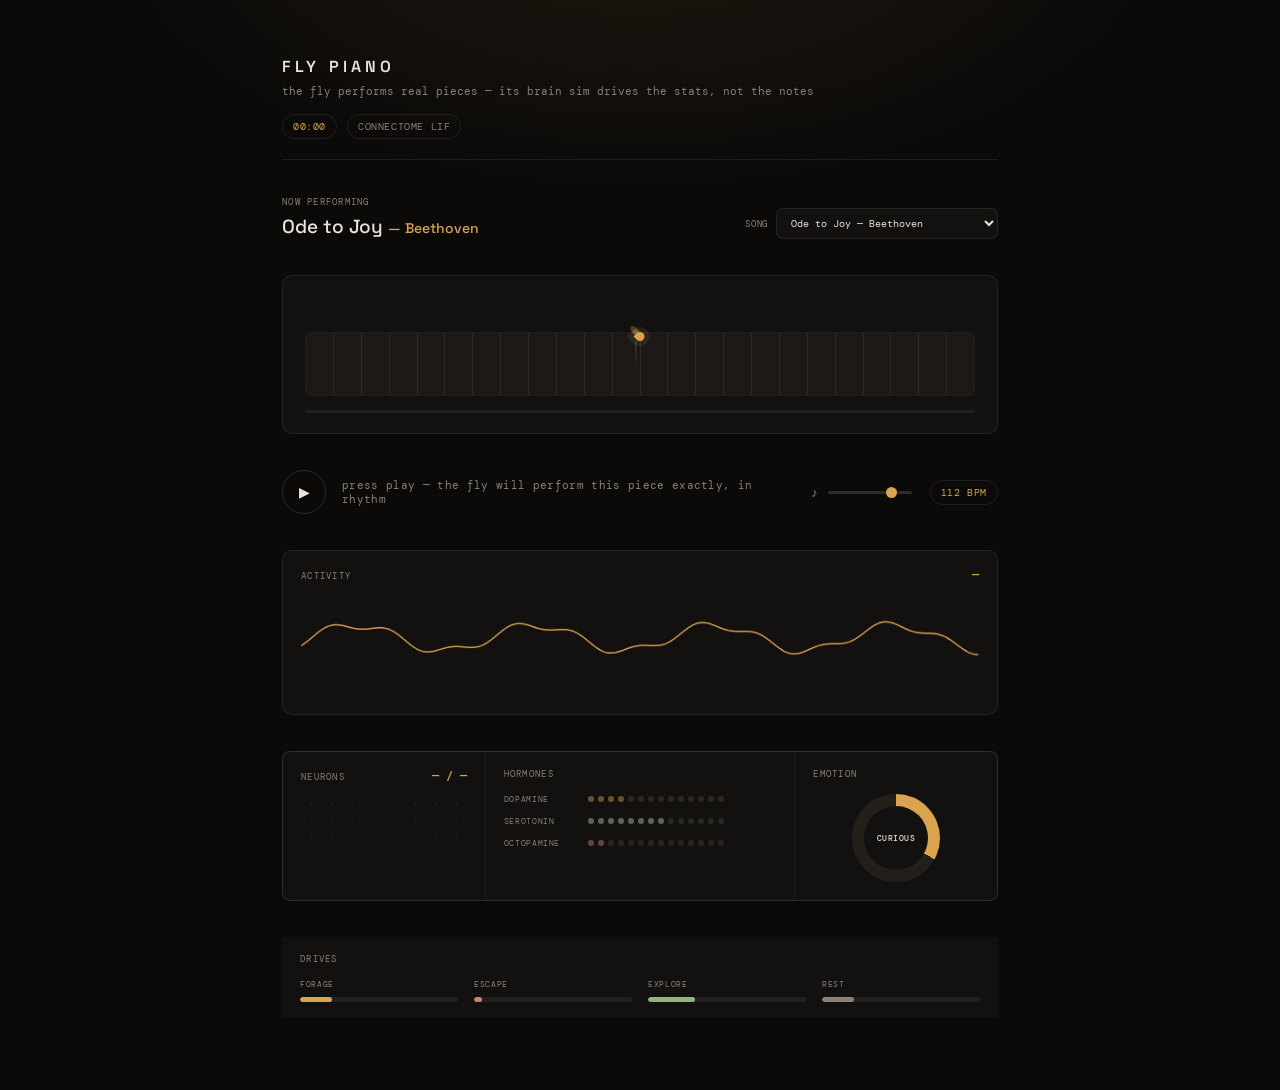
==== commit 493c320c: "Add a volume control There was no way to adjust playback loudness — master gain was a hardcoded cons" ====
--- a/index.html
+++ b/index.html
@@ -37,6 +37,7 @@
     <section class="transport">
       <button id="play-track" class="play" type="button" aria-label="Start the fly's performance">▶</button>
       <p id="status-text">press play — the fly will perform this piece exactly, in rhythm</p>
+      <label class="volume"><span aria-hidden="true">♪</span><input id="volume" type="range" min="0" max="100" value="80" aria-label="Volume"></label>
       <span class="tempo" id="tempo-value">— BPM</span>
     </section>
 
--- a/styles.css
+++ b/styles.css
@@ -45,6 +45,10 @@
 .play:hover{border-color:var(--amber);color:var(--amber)}
 #status-text{margin:0;flex:1;font:11px "DM Mono",monospace;color:var(--muted);letter-spacing:.03em}
 .tempo{font:10px "DM Mono",monospace;color:var(--amber);letter-spacing:.06em;padding:5px 10px;border:1px solid var(--line);border-radius:20px}
+.volume{display:flex;align-items:center;gap:8px;color:var(--muted);font-size:13px;flex:none}
+.volume input[type="range"]{-webkit-appearance:none;appearance:none;width:84px;height:3px;border-radius:2px;background:var(--line-strong);outline:none}
+.volume input[type="range"]::-webkit-slider-thumb{-webkit-appearance:none;width:11px;height:11px;border-radius:50%;background:var(--amber);cursor:pointer}
+.volume input[type="range"]::-moz-range-thumb{width:11px;height:11px;border:0;border-radius:50%;background:var(--amber);cursor:pointer}
 
 .panel-hero{background:var(--panel);border:1px solid var(--line);border-radius:10px;padding:20px 22px;position:relative;overflow:hidden}
 .panel-hero:after{content:"";position:absolute;inset:0;pointer-events:none;background:radial-gradient(circle at var(--pulse-x,50%) 40%,#d9a34f22,transparent 60%);opacity:var(--pulse,0);transition:opacity .25s ease}
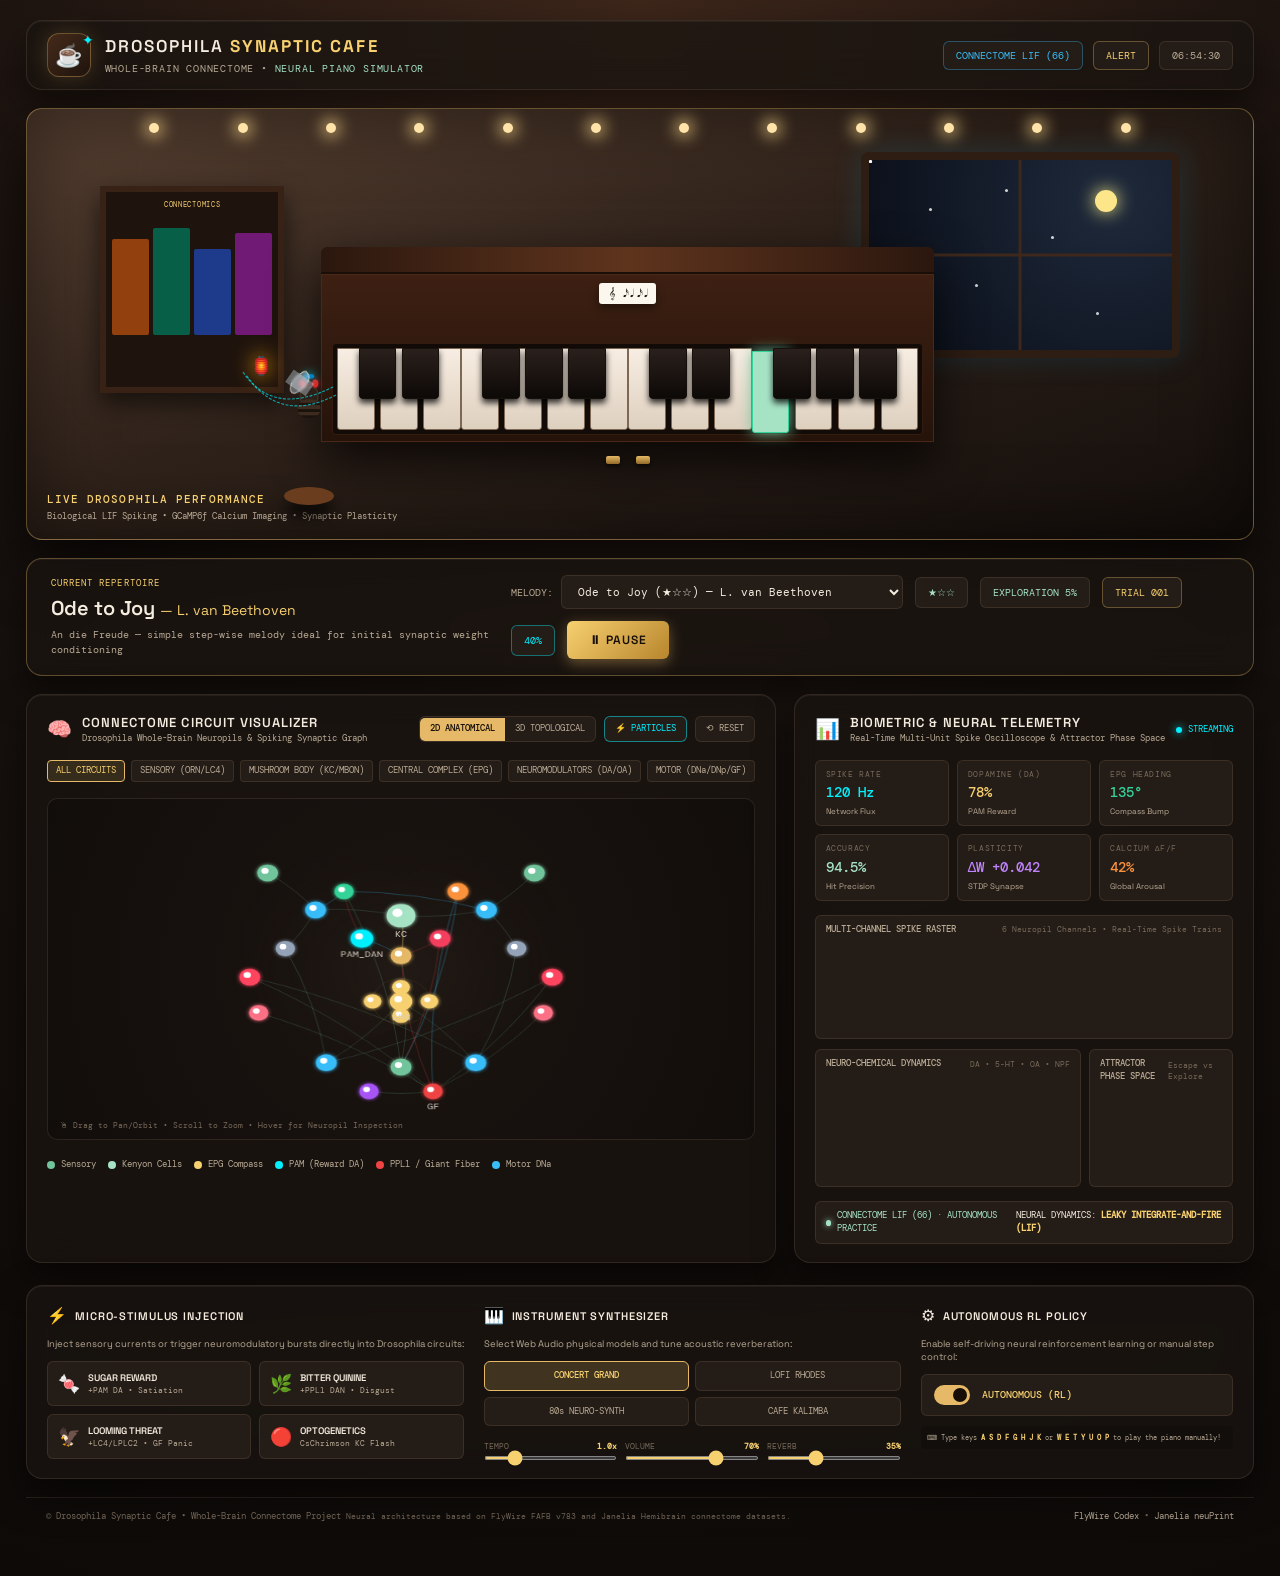
==== commit 949cd415: "feat: transform into Drosophila Synaptic Cafe with connectome visualizer and autonomous learning - R" ====
--- a/index.html
+++ b/index.html
@@ -3,78 +3,404 @@
 <head>
   <meta charset="UTF-8">
   <meta name="viewport" content="width=device-width, initial-scale=1">
-  <meta name="theme-color" content="#0b0a09">
-  <title>Fly Piano</title>
-  <meta name="description" content="A simulated fly performs real piano pieces in rhythm while its live brain-sim state drives a full stats dashboard.">
+  <meta name="theme-color" content="#0d0a08">
+  <title>Drosophila Synaptic Cafe — Whole-Brain Connectome &amp; Neural Piano Simulator</title>
+  <meta name="description" content="A whole-brain connectome simulation of Drosophila melanogaster playing classical piano in a cozy high-tech lofi cafe.">
   <link rel="preconnect" href="https://fonts.googleapis.com">
   <link rel="preconnect" href="https://fonts.gstatic.com" crossorigin>
-  <link href="https://fonts.googleapis.com/css2?family=DM+Mono:wght@400;500&family=Space+Grotesk:wght@400;500;600&display=swap" rel="stylesheet">
+  <link href="https://fonts.googleapis.com/css2?family=DM+Mono:wght@400;500&family=Space+Grotesk:wght@400;500;600;700&display=swap" rel="stylesheet">
   <link rel="stylesheet" href="styles.css">
 </head>
 <body>
-  <main class="stage">
-    <header class="top">
-      <div class="title"><h1>FLY PIANO</h1><p>the fly performs real pieces — its brain sim drives the stats, not the notes</p></div>
-      <div class="top-meta"><span id="clock">00:00</span><span id="backend-badge">CONNECTOME LIF</span></div>
+  <div class="app-layout">
+    <!-- Topbar Header -->
+    <header class="topbar">
+      <div class="brand">
+        <div class="brand-icon">
+          <span class="coffee-cup">☕</span>
+          <span class="synapse-sparkle">✦</span>
+        </div>
+        <div class="brand-text">
+          <h1>DROSOPHILA <b>SYNAPTIC CAFE</b></h1>
+          <p>WHOLE-BRAIN CONNECTOME &bull; <i>NEURAL PIANO SIMULATOR</i></p>
+        </div>
+      </div>
+      <div class="topbar-status">
+        <div class="status-badge backend-badge" id="brain-backend-badge">CONNECTOME LIF (66)</div>
+        <div class="status-badge state-badge" id="behavior-state-badge" data-state="ALERT">ALERT</div>
+        <div class="status-badge clock-badge" id="clock">00:00:00</div>
+      </div>
     </header>
 
-    <section class="now-playing">
-      <div class="now-playing-info">
-        <span class="eyebrow">NOW PERFORMING</span>
-        <h2 id="track-title">Ode to Joy <em>— Beethoven</em></h2>
-      </div>
-      <label class="song-picker">SONG <select id="song-picker" aria-label="Choose a piece"></select></label>
+    <!-- Ambient Lofi Cafe Piano Room -->
+    <section class="cafe-room" aria-label="Lofi Neural Piano Room">
+      <!-- Ambient Room Scenery -->
+      <div class="string-lights">
+        <span class="bulb"></span><span class="bulb"></span><span class="bulb"></span><span class="bulb"></span>
+        <span class="bulb"></span><span class="bulb"></span><span class="bulb"></span><span class="bulb"></span>
+        <span class="bulb"></span><span class="bulb"></span><span class="bulb"></span><span class="bulb"></span>
+      </div>
+
+      <div class="cafe-window">
+        <div class="night-sky">
+          <div class="moon"></div>
+          <div class="stars">
+            <i></i><i></i><i></i><i></i><i></i><i></i><i></i><i></i>
+          </div>
+          <div class="shooting-star"></div>
+        </div>
+        <div class="window-frame"></div>
+      </div>
+
+      <div class="bookshelf">
+        <div class="shelf-label">CONNECTOMICS</div>
+        <div class="books">
+          <span class="book b1"></span><span class="book b2"></span>
+          <span class="book b3"></span><span class="book b4"></span>
+        </div>
+        <div class="warm-lamp">🏮</div>
+      </div>
+
+      <div class="cafe-counter">
+        <div class="coffee-mug-station">
+          <div class="steam-container">
+            <span class="steam-particle s1"></span>
+            <span class="steam-particle s2"></span>
+            <span class="steam-particle s3"></span>
+          </div>
+          <div class="ceramic-mug">☕</div>
+        </div>
+        <div class="potted-plant">🪴</div>
+      </div>
+
+      <!-- Upright Cafe Grand Piano -->
+      <div class="piano-assembly" aria-label="Upright Neural Piano">
+        <div class="piano-top-lid"></div>
+        <div class="piano-body">
+          <div class="music-stand">
+            <div class="sheet-music">
+              <span class="clef">𝄞</span>
+              <span class="stave-notes">𝅘𝅥𝅯 𝅘𝅥 𝅘𝅥𝅯 𝅘𝅥</span>
+            </div>
+          </div>
+          <div class="piano-keyboard">
+            <div class="keys" id="keys"></div>
+          </div>
+        </div>
+        <div class="piano-pedals">
+          <span class="pedal left-pedal"></span>
+          <span class="pedal right-pedal"></span>
+        </div>
+      </div>
+
+      <!-- Virtual Fly Performer with BCI Headset -->
+      <div class="fly-performer-container">
+        <div class="fly-stool"></div>
+        <div class="fly" id="fly" title="Drosophila melanogaster performer">
+          <div class="fly-head">
+            <span class="compound-eye left"></span>
+            <span class="compound-eye right"></span>
+            <div class="neural-headset">
+              <span class="electrode e1"></span>
+              <span class="electrode e2"></span>
+              <span class="bci-glow"></span>
+            </div>
+          </div>
+          <div class="fly-thorax"></div>
+          <div class="fly-abdomen"></div>
+          <div class="fly-wing left-wing"></div>
+          <div class="fly-wing right-wing"></div>
+          <div class="fly-legs">
+            <span class="leg leg-fl"></span><span class="leg leg-fr"></span>
+            <span class="leg leg-ml"></span><span class="leg leg-mr"></span>
+            <span class="leg leg-hl"></span><span class="leg leg-hr"></span>
+          </div>
+        </div>
+        <!-- Fiber Optic Synaptic Cables -->
+        <div class="synaptic-cables">
+          <svg class="cable-svg" viewBox="0 0 160 100">
+            <path class="cable-wire w1" d="M20,20 Q60,80 140,40" />
+            <path class="cable-wire w2" d="M25,25 Q70,90 145,50" />
+          </svg>
+        </div>
+      </div>
+
+      <div class="room-overlay-banner">
+        <span class="banner-title">LIVE DROSOPHILA PERFORMANCE</span>
+        <small class="banner-sub">Biological LIF Spiking &bull; GCaMP6f Calcium Imaging &bull; Synaptic Plasticity</small>
+      </div>
     </section>
 
-    <section class="keyboard-card" aria-label="Piano performed by the simulated fly">
-      <div class="keyboard">
-        <div class="performer" id="performer"><i></i></div>
-        <div class="keys" id="keys"></div>
-      </div>
-      <div class="progress"><div class="progress-fill" id="progress-fill"></div></div>
+    <!-- Master Track Console Bar -->
+    <section class="track-console-bar">
+      <div class="track-info">
+        <span class="eyebrow">CURRENT REPERTOIRE</span>
+        <h2 id="track-name">Ode to Joy <em>— L. van Beethoven</em></h2>
+        <p id="track-desc">An die Freude — simple step-wise melody ideal for initial synaptic weight conditioning</p>
+      </div>
+
+      <div class="track-actions">
+        <div class="song-selector-wrap">
+          <label for="song-picker">MELODY:</label>
+          <select id="song-picker" aria-label="Select musical piece"></select>
+        </div>
+        <div class="metric-pill" id="track-difficulty">★☆☆</div>
+        <div class="metric-pill" id="learning-badge">EXPLORATION 5%</div>
+        <div class="metric-pill gold" id="trial-count">TRIAL 001</div>
+        <div class="metric-pill progress-pill" id="song-progress-pct">0%</div>
+        <button id="play-track" class="btn-play" type="button" aria-label="Play or Pause fly performance">
+          ▶ PLAY
+        </button>
+      </div>
     </section>
 
-    <section class="transport">
-      <button id="play-track" class="play" type="button" aria-label="Start the fly's performance">▶</button>
-      <p id="status-text">press play — the fly will perform this piece exactly, in rhythm</p>
-      <label class="volume"><span aria-hidden="true">♪</span><input id="volume" type="range" min="0" max="100" value="80" aria-label="Volume"></label>
-      <span class="tempo" id="tempo-value">— BPM</span>
+    <!-- Main Dual-Deck High-Tech Architecture -->
+    <main class="dashboard-grid">
+      <!-- Left Column: Interactive Connectome Visualizer -->
+      <section class="card connectome-card">
+        <div class="card-header">
+          <div class="card-title-group">
+            <span class="card-icon">🧠</span>
+            <div>
+              <h3>CONNECTOME CIRCUIT VISUALIZER</h3>
+              <p>Drosophila Whole-Brain Neuropils &amp; Spiking Synaptic Graph</p>
+            </div>
+          </div>
+          <div class="view-controls">
+            <div class="btn-group">
+              <button class="btn-toggle active" id="view-2d-btn" type="button">2D ANATOMICAL</button>
+              <button class="btn-toggle" id="view-3d-btn" type="button">3D TOPOLOGICAL</button>
+            </div>
+            <button class="btn-icon active" id="toggle-particles-btn" title="Toggle Synaptic Particles" aria-label="Toggle Particles">⚡ PARTICLES</button>
+            <button class="btn-icon" id="reset-view-btn" title="Reset Pan/Zoom View" aria-label="Reset View">⟲ RESET</button>
+          </div>
+        </div>
+
+        <!-- Neuropil Filter Pills -->
+        <div class="neuropil-filters">
+          <button class="filter-pill active" data-filter="all" type="button">ALL CIRCUITS</button>
+          <button class="filter-pill" data-filter="sensory" type="button">SENSORY (ORN/LC4)</button>
+          <button class="filter-pill" data-filter="mb" type="button">MUSHROOM BODY (KC/MBON)</button>
+          <button class="filter-pill" data-filter="cx" type="button">CENTRAL COMPLEX (EPG)</button>
+          <button class="filter-pill" data-filter="dan" type="button">NEUROMODULATORS (DA/OA)</button>
+          <button class="filter-pill" data-filter="motor" type="button">MOTOR (DNa/DNp/GF)</button>
+        </div>
+
+        <!-- Interactive Canvas Stage -->
+        <div class="canvas-stage">
+          <canvas id="connectome-canvas" width="700" height="420"></canvas>
+          <div class="hover-tooltip" id="connectome-tooltip"></div>
+          <div class="canvas-help-hint">🖱 Drag to Pan/Orbit &bull; Scroll to Zoom &bull; Hover for Neuropil Inspection</div>
+        </div>
+
+        <!-- Visualizer Footer Strip -->
+        <div class="circuit-legend-strip">
+          <div class="legend-item"><span class="legend-dot" style="background:#72c49c;"></span> Sensory</div>
+          <div class="legend-item"><span class="legend-dot" style="background:#a6e3c5;"></span> Kenyon Cells</div>
+          <div class="legend-item"><span class="legend-dot" style="background:#f7d070;"></span> EPG Compass</div>
+          <div class="legend-item"><span class="legend-dot" style="background:#00f0ff;"></span> PAM (Reward DA)</div>
+          <div class="legend-item"><span class="legend-dot" style="background:#ef4444;"></span> PPL1 / Giant Fiber</div>
+          <div class="legend-item"><span class="legend-dot" style="background:#38bdf8;"></span> Motor DNa</div>
+        </div>
+      </section>
+
+      <!-- Right Column: Multi-Channel Telemetry Dashboard -->
+      <section class="card telemetry-card">
+        <div class="card-header">
+          <div class="card-title-group">
+            <span class="card-icon">📊</span>
+            <div>
+              <h3>BIOMETRIC &amp; NEURAL TELEMETRY</h3>
+              <p>Real-Time Multi-Unit Spike Oscilloscope &amp; Attractor Phase Space</p>
+            </div>
+          </div>
+          <span class="live-pulse-indicator"><i class="pulse-dot"></i> STREAMING</span>
+        </div>
+
+        <!-- KPI Stat Grid -->
+        <div class="kpi-grid">
+          <div class="kpi-card">
+            <span class="kpi-label">SPIKE RATE</span>
+            <b class="kpi-value cyan" id="kpi-firing-rate">120 Hz</b>
+            <small class="kpi-sub">Network Flux</small>
+          </div>
+          <div class="kpi-card">
+            <span class="kpi-label">DOPAMINE (DA)</span>
+            <b class="kpi-value gold" id="kpi-dopamine">78%</b>
+            <small class="kpi-sub">PAM Reward</small>
+          </div>
+          <div class="kpi-card">
+            <span class="kpi-label">EPG HEADING</span>
+            <b class="kpi-value emerald" id="kpi-heading">135°</b>
+            <small class="kpi-sub">Compass Bump</small>
+          </div>
+          <div class="kpi-card">
+            <span class="kpi-label">ACCURACY</span>
+            <b class="kpi-value sage" id="kpi-accuracy">94.5%</b>
+            <small class="kpi-sub">Hit Precision</small>
+          </div>
+          <div class="kpi-card">
+            <span class="kpi-label">PLASTICITY</span>
+            <b class="kpi-value purple" id="kpi-plasticity">ΔW +0.042</b>
+            <small class="kpi-sub">STDP Synapse</small>
+          </div>
+          <div class="kpi-card">
+            <span class="kpi-label">CALCIUM ΔF/F</span>
+            <b class="kpi-value orange" id="kpi-calcium">42%</b>
+            <small class="kpi-sub">Global Arousal</small>
+          </div>
+        </div>
+
+        <!-- Telemetry Oscilloscopes -->
+        <div class="telemetry-graphs">
+          <!-- Multi-Unit Spike Raster -->
+          <div class="graph-box">
+            <div class="graph-header">
+              <span>MULTI-CHANNEL SPIKE RASTER</span>
+              <small>6 Neuropil Channels &bull; Real-Time Spike Trains</small>
+            </div>
+            <canvas id="raster-canvas" width="480" height="110"></canvas>
+          </div>
+
+          <!-- Neuro-Chemical Time-Series & Phase-Space Row -->
+          <div class="graph-split-row">
+            <div class="graph-box flex-2">
+              <div class="graph-header">
+                <span>NEURO-CHEMICAL DYNAMICS</span>
+                <small>DA &bull; 5-HT &bull; OA &bull; NPF</small>
+              </div>
+              <canvas id="neurochem-canvas" width="300" height="110"></canvas>
+            </div>
+            <div class="graph-box flex-1">
+              <div class="graph-header">
+                <span>ATTRACTOR PHASE SPACE</span>
+                <small>Escape vs Explore</small>
+              </div>
+              <canvas id="phasespace-canvas" width="160" height="110"></canvas>
+            </div>
+          </div>
+        </div>
+
+        <!-- Live Engine Status Readout -->
+        <div class="engine-status-bar">
+          <span class="status-left"><i class="dot live-green"></i> <span id="status-text">STANDBY &bull; AWAITING STIMULUS</span></span>
+          <span class="status-right">NEURAL DYNAMICS: <b>LEAKY INTEGRATE-AND-FIRE (LIF)</b></span>
+        </div>
+      </section>
+    </main>
+
+    <!-- Bottom Interactive Control Deck & Synthesizer Studio -->
+    <section class="card control-deck-card">
+      <div class="deck-grid">
+        <!-- Section 1: Micro-Stimulus Injection Deck -->
+        <div class="deck-section">
+          <div class="section-title">
+            <span class="sec-icon">⚡</span>
+            <h4>MICRO-STIMULUS INJECTION</h4>
+          </div>
+          <p class="section-desc">Inject sensory currents or trigger neuromodulatory bursts directly into Drosophila circuits:</p>
+          <div class="stimulus-buttons">
+            <button class="stim-btn stim-sugar" id="stim-sugar" type="button">
+              <span class="stim-icon">🍬</span>
+              <div class="stim-text">
+                <b>SUGAR REWARD</b>
+                <small>+PAM DA &bull; Satiation</small>
+              </div>
+            </button>
+            <button class="stim-btn stim-bitter" id="stim-bitter" type="button">
+              <span class="stim-icon">🌿</span>
+              <div class="stim-text">
+                <b>BITTER QUININE</b>
+                <small>+PPL1 DAN &bull; Disgust</small>
+              </div>
+            </button>
+            <button class="stim-btn stim-threat" id="stim-threat" type="button">
+              <span class="stim-icon">🦅</span>
+              <div class="stim-text">
+                <b>LOOMING THREAT</b>
+                <small>+LC4/LPLC2 &bull; GF Panic</small>
+              </div>
+            </button>
+            <button class="stim-btn stim-optogenetics" id="stim-optogenetics" type="button">
+              <span class="stim-icon">🔴</span>
+              <div class="stim-text">
+                <b>OPTOGENETICS</b>
+                <small>CsChrimson KC Flash</small>
+              </div>
+            </button>
+          </div>
+        </div>
+
+        <!-- Section 2: Audio Synthesizer Studio -->
+        <div class="deck-section">
+          <div class="section-title">
+            <span class="sec-icon">🎹</span>
+            <h4>INSTRUMENT SYNTHESIZER</h4>
+          </div>
+          <p class="section-desc">Select Web Audio physical models and tune acoustic reverberation:</p>
+          <div class="instrument-selector">
+            <button class="inst-btn active" data-instrument="grand-piano" type="button">CONCERT GRAND</button>
+            <button class="inst-btn" data-instrument="rhodes" type="button">LOFI RHODES</button>
+            <button class="inst-btn" data-instrument="neuro-synth" type="button">80s NEURO-SYNTH</button>
+            <button class="inst-btn" data-instrument="kalimba" type="button">CAFE KALIMBA</button>
+          </div>
+          <div class="sliders-row">
+            <div class="slider-group">
+              <label for="tempo-slider">TEMPO <b id="tempo-val">1.0x</b></label>
+              <input type="range" id="tempo-slider" min="0.5" max="3.0" step="0.1" value="1.0">
+            </div>
+            <div class="slider-group">
+              <label for="volume-slider">VOLUME <b id="volume-val">70%</b></label>
+              <input type="range" id="volume-slider" min="0.0" max="1.0" step="0.05" value="0.7">
+            </div>
+            <div class="slider-group">
+              <label for="reverb-slider">REVERB <b id="reverb-val">35%</b></label>
+              <input type="range" id="reverb-slider" min="0.0" max="1.0" step="0.05" value="0.35">
+            </div>
+          </div>
+        </div>
+
+        <!-- Section 3: Training Mode & Autonomy -->
+        <div class="deck-section">
+          <div class="section-title">
+            <span class="sec-icon">⚙</span>
+            <h4>AUTONOMOUS RL POLICY</h4>
+          </div>
+          <p class="section-desc">Enable self-driving neural reinforcement learning or manual step control:</p>
+          <div class="mode-toggle-box">
+            <label class="switch-container">
+              <input type="checkbox" id="autonomous-toggle" checked>
+              <span class="slider-switch"></span>
+            </label>
+            <span class="mode-status-text" id="autonomous-label">AUTONOMOUS (RL)</span>
+          </div>
+          <div class="keyboard-guide">
+            <small>⌨ Type keys <b>A S D F G H J K</b> or <b>W E T Y U O P</b> to play the piano manually!</small>
+          </div>
+        </div>
+      </div>
     </section>
 
-    <section class="panel panel-hero">
-      <div class="panel-head"><h2>Activity</h2><b id="dopamine-value">—</b></div>
-      <canvas id="wave" width="900" height="120"></canvas>
-    </section>
-
-    <section class="panels">
-      <div class="panel">
-        <div class="panel-head"><h2>Neurons</h2><b id="neuron-value">— / —</b></div>
-        <canvas id="neural" width="300" height="90"></canvas>
-      </div>
-      <div class="panel">
-        <div class="panel-head"><h2>Hormones</h2></div>
-        <div class="receptor-rows">
-          <div class="receptor-row"><small>DOPAMINE</small><div class="dots" id="dots-da"></div></div>
-          <div class="receptor-row"><small>SEROTONIN</small><div class="dots" id="dots-5ht"></div></div>
-          <div class="receptor-row"><small>OCTOPAMINE</small><div class="dots" id="dots-oa"></div></div>
-        </div>
-      </div>
-      <div class="panel panel-emotion">
-        <div class="panel-head"><h2>Emotion</h2></div>
-        <div class="emotion-ring" id="emotion-ring"><b id="emotion-value">—</b></div>
-      </div>
-    </section>
-
-    <section class="panel">
-      <div class="panel-head"><h2>Drives</h2></div>
-      <div class="drive-rows" id="drive-rows">
-        <div class="drive-row"><small>FORAGE</small><div class="bar"><i id="drive-foraging"></i></div></div>
-        <div class="drive-row"><small>ESCAPE</small><div class="bar"><i id="drive-escape"></i></div></div>
-        <div class="drive-row"><small>EXPLORE</small><div class="bar"><i id="drive-explore"></i></div></div>
-        <div class="drive-row"><small>REST</small><div class="bar"><i id="drive-rest"></i></div></div>
-      </div>
-    </section>
-  </main>
-  <script src="Connectome.js"></script><script src="FlyNeuralEngine.js"></script><script src="FullBrainBridge.js"></script><script src="main.js"></script>
+    <!-- Footer Provenance & Scientific Citation -->
+    <footer class="cafe-footer">
+      <div class="footer-left">
+        <span>&copy; Drosophila Synaptic Cafe &bull; Whole-Brain Connectome Project</span>
+        <small>Neural architecture based on FlyWire FAFB v783 and Janelia Hemibrain connectome datasets.</small>
+      </div>
+      <div class="footer-right">
+        <a href="https://codex.flywire.ai" target="_blank" rel="noopener">FlyWire Codex</a> &bull;
+        <a href="https://neuprint.janelia.org" target="_blank" rel="noopener">Janelia neuPrint</a>
+      </div>
+    </footer>
+  </div>
+
+  <!-- Scripts -->
+  <script src="NeuroAudio.js"></script>
+  <script src="Connectome.js"></script>
+  <script src="FlyNeuralEngine.js"></script>
+  <script src="FullBrainBridge.js"></script>
+  <script src="ConnectomeVisualizer.js"></script>
+  <script src="TelemetryDashboard.js"></script>
+  <script src="main.js"></script>
 </body>
 </html>
--- a/styles.css
+++ b/styles.css
@@ -1,93 +1,1547 @@
-:root{
-  --bg:#0b0a09;--panel:#131110;--line:#ffffff14;--line-strong:#ffffff22;
-  --ink:#ece4d8;--muted:#8b8175;
-  --amber:#d9a34f;--sage:#93b087;--rose:#c58575;
-}
-*{box-sizing:border-box}
-html,body{margin:0;min-height:100%;background:var(--bg);color:var(--ink);font-family:"Space Grotesk",sans-serif;-webkit-font-smoothing:antialiased}
-body{background:radial-gradient(ellipse 900px 500px at 50% -10%,#20180f 0%,var(--bg) 60%)}
-button{font:inherit;cursor:pointer;background:none}
-.stage{width:min(760px,100%);margin:auto;padding:56px 22px 72px;display:flex;flex-direction:column;gap:36px}
-
-.top{display:flex;justify-content:space-between;align-items:flex-end;gap:16px;flex-wrap:wrap;padding-bottom:20px;border-bottom:1px solid var(--line)}
-.title h1{margin:0;font-size:16px;font-weight:600;letter-spacing:.26em}
-.title p{margin:7px 0 0;font:11px "DM Mono",monospace;color:var(--muted)}
-.top-meta{display:flex;gap:10px;font:10px "DM Mono",monospace;color:var(--muted);letter-spacing:.06em}
-.top-meta span{padding:5px 10px;border:1px solid var(--line);border-radius:20px}
-#clock{color:var(--amber)}
-
-.now-playing{display:flex;justify-content:space-between;align-items:flex-end;gap:16px;flex-wrap:wrap}
-.now-playing .eyebrow{display:block;font:9px "DM Mono",monospace;letter-spacing:.14em;color:var(--muted);margin-bottom:6px}
-.now-playing h2{margin:0;font-size:19px;font-weight:500}
-.now-playing h2 em{color:var(--amber);font-style:normal;font-size:14px}
-.song-picker{display:flex;align-items:center;gap:8px;font:9px "DM Mono",monospace;color:var(--muted);letter-spacing:.08em}
-.song-picker select{border:1px solid var(--line);border-radius:7px;background:var(--panel);color:var(--ink);padding:7px 10px;font:10px "DM Mono",monospace}
-
-.keyboard-card{background:var(--panel);border:1px solid var(--line);border-radius:10px;padding:28px 22px 20px}
-.progress{margin-top:14px;height:3px;border-radius:2px;background:#ffffff10;overflow:hidden}
-.progress-fill{height:100%;width:0%;background:var(--amber);transition:width .1s linear}
-.keyboard{position:relative}
-.performer{position:absolute;top:0;left:50%;width:9px;height:9px;border-radius:50% 50% 50% 0;background:var(--amber);box-shadow:0 0 0 5px #d9a34f1c;transform:translate(-50%,0) rotate(45deg);transition:left .22s cubic-bezier(.3,.7,.4,1),transform .12s ease;z-index:2}
-.performer:before,.performer:after{content:"";position:absolute;top:1px;width:11px;height:6px;background:#d9a34f4d;border-radius:70% 70% 0 70%;animation:flutter .18s infinite ease-in-out alternate}
-.performer:before{left:-9px;transform-origin:right center}
-.performer:after{right:-9px;transform:scaleX(-1);transform-origin:left center}
-.performer:after{animation-delay:.09s}
-.performer i{position:absolute;top:11px;left:50%;width:1px;height:24px;background:linear-gradient(#d9a34f66,transparent);transform:translateX(-50%) rotate(-45deg);transform-origin:top}
-.performer.hit{transform:translate(-50%,0) rotate(45deg) scale(1.7)}
-.keys{display:flex;height:64px;border:1px solid var(--line);border-radius:6px;overflow:hidden;background:#0e0d0c;margin-top:28px}
-.keys button{flex:1;border:0;border-right:1px solid var(--line);background:#1c1916;transition:background .18s ease,transform .18s ease}
-.keys button:last-child{border-right:0}
-.keys button.active{background:var(--amber);transform:translateY(3px)}
-@keyframes flutter{from{transform:rotate(-6deg) scaleY(1)}to{transform:rotate(14deg) scaleY(.85)}}
-
-.transport{display:flex;align-items:center;gap:16px}
-.play{width:44px;height:44px;flex:none;border:1px solid var(--line-strong);border-radius:50%;color:var(--ink);font-size:14px;display:flex;align-items:center;justify-content:center;transition:border-color .2s ease,color .2s ease}
-.play:hover{border-color:var(--amber);color:var(--amber)}
-#status-text{margin:0;flex:1;font:11px "DM Mono",monospace;color:var(--muted);letter-spacing:.03em}
-.tempo{font:10px "DM Mono",monospace;color:var(--amber);letter-spacing:.06em;padding:5px 10px;border:1px solid var(--line);border-radius:20px}
-.volume{display:flex;align-items:center;gap:8px;color:var(--muted);font-size:13px;flex:none}
-.volume input[type="range"]{-webkit-appearance:none;appearance:none;width:84px;height:3px;border-radius:2px;background:var(--line-strong);outline:none}
-.volume input[type="range"]::-webkit-slider-thumb{-webkit-appearance:none;width:11px;height:11px;border-radius:50%;background:var(--amber);cursor:pointer}
-.volume input[type="range"]::-moz-range-thumb{width:11px;height:11px;border:0;border-radius:50%;background:var(--amber);cursor:pointer}
-
-.panel-hero{background:var(--panel);border:1px solid var(--line);border-radius:10px;padding:20px 22px;position:relative;overflow:hidden}
-.panel-hero:after{content:"";position:absolute;inset:0;pointer-events:none;background:radial-gradient(circle at var(--pulse-x,50%) 40%,#d9a34f22,transparent 60%);opacity:var(--pulse,0);transition:opacity .25s ease}
-.panel-hero canvas{width:100%;height:110px}
-.panels{display:grid;grid-template-columns:.85fr 1.3fr .85fr;gap:1px;background:var(--line);border:1px solid var(--line);border-radius:8px;overflow:hidden}
-.panel{padding:16px 18px;background:var(--panel)}
-.panel-head{display:flex;justify-content:space-between;align-items:baseline}
-.panel-head h2{margin:0;font:9px "DM Mono",monospace;letter-spacing:.14em;color:var(--muted);text-transform:uppercase}
-.panel-head b{font:12px "DM Mono",monospace;font-weight:500;color:var(--amber)}
-.panels canvas{width:100%;height:auto;display:block;margin-top:12px}
-
-.receptor-rows{display:flex;flex-direction:column;gap:12px;margin-top:14px}
-.receptor-row{display:flex;align-items:center;gap:12px}
-.receptor-row small{width:72px;flex:none;font:8px "DM Mono",monospace;letter-spacing:.08em;color:var(--muted)}
-.dots{display:flex;gap:4px;flex-wrap:wrap}
-.dots i{display:block;width:6px;height:6px;border-radius:50%;background:var(--amber);opacity:.15;font-style:normal;transition:opacity .5s ease}
-.receptor-row:nth-child(2) .dots i{background:var(--sage)}
-.receptor-row:nth-child(3) .dots i{background:var(--rose)}
-
-.panel-emotion{display:flex;flex-direction:column}
-.emotion-ring{--pct:20%;margin:14px auto 2px;width:88px;height:88px;border-radius:50%;display:flex;align-items:center;justify-content:center;background:conic-gradient(var(--amber) var(--pct),#232019 0);transition:background 1s ease}
-.emotion-ring:before{content:"";position:absolute}
-.emotion-ring b{width:64px;height:64px;border-radius:50%;background:var(--panel);display:flex;align-items:center;justify-content:center;text-align:center;font:8px "DM Mono",monospace;font-weight:500;letter-spacing:.06em;color:var(--ink)}
-.emotion-ring[data-mood="escape"],.emotion-ring[data-mood="disgust"]{background:conic-gradient(var(--rose) var(--pct),#232019 0)}
-.emotion-ring[data-mood="resting"],.emotion-ring[data-mood="grooming"]{background:conic-gradient(var(--sage) var(--pct),#232019 0)}
-
-.drive-rows{display:grid;grid-template-columns:repeat(4,1fr);gap:16px;margin-top:14px}
-.drive-row{display:flex;flex-direction:column;gap:8px}
-.drive-row small{font:8px "DM Mono",monospace;letter-spacing:.08em;color:var(--muted)}
-.bar{height:5px;border-radius:3px;background:#ffffff10;overflow:hidden}
-.bar i{display:block;height:100%;width:0%;border-radius:3px;background:var(--amber);font-style:normal;transition:width .4s ease}
-.drive-row:nth-child(2) .bar i{background:var(--rose)}
-.drive-row:nth-child(3) .bar i{background:var(--sage)}
-.drive-row:nth-child(4) .bar i{background:var(--muted)}
-
-@media(max-width:640px){
-  .stage{padding:32px 16px 48px;gap:30px}
-  .panels{grid-template-columns:1fr}
-  .receptor-row small{width:64px}
-  .now-playing{flex-direction:column;align-items:flex-start}
-  .drive-rows{grid-template-columns:repeat(2,1fr)}
-}
+/* ==========================================================================
+   Drosophila Synaptic Cafe — Whole-Brain Connectome & Neural Piano Stylesheet
+   Color Palette: Deep Espresso, Warm Gold, Synaptic Sage, Dopamine Cyan, Panic Crimson
+   ========================================================================== */
+
+:root {
+  /* Core Palette Tokens */
+  --bg-dark: #0d0a08;
+  --bg-espresso: #140f0c;
+  --bg-card: rgba(26, 20, 16, 0.75);
+  --bg-card-hover: rgba(36, 28, 22, 0.85);
+  --bg-input: #241c16;
+
+  --border-subtle: rgba(140, 115, 95, 0.22);
+  --border-gold: rgba(229, 185, 103, 0.35);
+  --border-glow: rgba(0, 240, 255, 0.4);
+
+  --ink-primary: #f5ece0;
+  --ink-muted: #b9aa95;
+  --ink-dim: #786a5b;
+
+  --gold-primary: #e5b967;
+  --gold-bright: #f7d070;
+  --gold-glow: rgba(247, 208, 112, 0.25);
+
+  --sage-primary: #72c49c;
+  --sage-bright: #a6e3c5;
+
+  --dopamine-cyan: #00f0ff;
+  --dopamine-sky: #38bdf8;
+
+  --panic-crimson: #ff4560;
+  --panic-coral: #ef4444;
+
+  --serotonin-purple: #c084fc;
+  --octopamine-orange: #fb923c;
+  --npf-emerald: #34d399;
+
+  --wood-dark: #321c10;
+  --wood-light: #5a361f;
+
+  /* Typography */
+  --font-sans: "Space Grotesk", -apple-system, BlinkMacSystemFont, sans-serif;
+  --font-mono: "DM Mono", monospace;
+
+  /* Transitions & Shadows */
+  --shadow-card: 0 16px 36px rgba(0, 0, 0, 0.5), inset 0 1px 0 rgba(255, 255, 255, 0.05);
+  --shadow-glow-gold: 0 0 20px rgba(229, 185, 103, 0.2);
+  --shadow-glow-cyan: 0 0 20px rgba(0, 240, 255, 0.25);
+  --radius-lg: 16px;
+  --radius-md: 10px;
+  --radius-sm: 6px;
+}
+
+/* Base Reset */
+*, *::before, *::after {
+  box-sizing: border-box;
+  margin: 0;
+  padding: 0;
+}
+
+html, body {
+  min-height: 100vh;
+  background-color: var(--bg-dark);
+  background-image:
+    radial-gradient(circle at 50% 0%, #3d261a 0%, #17110e 45%, #0d0a08 100%),
+    radial-gradient(circle at 10% 30%, rgba(229, 185, 103, 0.04) 0%, transparent 40%),
+    radial-gradient(circle at 90% 70%, rgba(0, 240, 255, 0.03) 0%, transparent 45%);
+  color: var(--ink-primary);
+  font-family: var(--font-sans);
+  font-size: 14px;
+  line-height: 1.5;
+  -webkit-font-smoothing: antialiased;
+}
+
+button, input, select {
+  font: inherit;
+  color: inherit;
+}
+
+button {
+  cursor: pointer;
+  border: none;
+  background: none;
+}
+
+/* Main Application Layout Container */
+.app-layout {
+  width: min(1340px, 96vw);
+  margin: 0 auto;
+  padding: 20px 0 40px;
+  display: flex;
+  flex-direction: column;
+  gap: 18px;
+}
+
+/* ==========================================================================
+   1. Topbar Header
+   ========================================================================== */
+.topbar {
+  display: flex;
+  justify-content: space-between;
+  align-items: center;
+  padding: 12px 20px;
+  background: var(--bg-card);
+  backdrop-filter: blur(16px);
+  -webkit-backdrop-filter: blur(16px);
+  border: 1px solid var(--border-subtle);
+  border-radius: var(--radius-lg);
+  box-shadow: var(--shadow-card);
+}
+
+.brand {
+  display: flex;
+  align-items: center;
+  gap: 14px;
+}
+
+.brand-icon {
+  position: relative;
+  width: 44px;
+  height: 44px;
+  border-radius: 12px;
+  background: linear-gradient(135deg, #442a1a, #20150e);
+  border: 1px solid var(--border-gold);
+  display: flex;
+  align-items: center;
+  justify-content: center;
+  box-shadow: var(--shadow-glow-gold);
+}
+
+.coffee-cup {
+  font-size: 22px;
+}
+
+.synapse-sparkle {
+  position: absolute;
+  top: -4px;
+  right: -4px;
+  color: var(--dopamine-cyan);
+  font-size: 14px;
+  animation: pulse-glow 2s infinite ease-in-out;
+}
+
+.brand-text h1 {
+  font-size: 17px;
+  font-weight: 600;
+  letter-spacing: 0.12em;
+  color: var(--ink-primary);
+}
+
+.brand-text h1 b {
+  color: var(--gold-bright);
+  font-weight: 700;
+}
+
+.brand-text p {
+  font-family: var(--font-mono);
+  font-size: 10px;
+  letter-spacing: 0.08em;
+  color: var(--ink-muted);
+  margin-top: 2px;
+}
+
+.brand-text i {
+  color: var(--sage-bright);
+  font-style: normal;
+}
+
+.topbar-status {
+  display: flex;
+  align-items: center;
+  gap: 10px;
+}
+
+.status-badge {
+  font-family: var(--font-mono);
+  font-size: 10px;
+  padding: 6px 12px;
+  border-radius: var(--radius-sm);
+  border: 1px solid var(--border-subtle);
+  background: var(--bg-input);
+}
+
+.backend-badge {
+  color: var(--dopamine-sky);
+  border-color: rgba(56, 189, 248, 0.35);
+}
+
+.state-badge {
+  color: var(--gold-bright);
+  border-color: var(--border-gold);
+}
+
+.state-badge[data-state="ESCAPE"] { color: var(--panic-crimson); border-color: var(--panic-crimson); }
+.state-badge[data-state="FORAGING"] { color: var(--npf-emerald); border-color: var(--npf-emerald); }
+.state-badge[data-state="DISGUST"] { color: var(--serotonin-purple); border-color: var(--serotonin-purple); }
+
+.clock-badge {
+  color: var(--ink-muted);
+  min-width: 72px;
+  text-align: center;
+}
+
+/* ==========================================================================
+   2. Ambient Lofi Cafe Piano Room
+   ========================================================================== */
+.cafe-room {
+  position: relative;
+  height: clamp(340px, 48vh, 440px);
+  background: linear-gradient(160deg, #584132 0%, #2f221a 45%, #130e0b 100%);
+  border: 1px solid rgba(229, 185, 103, 0.35);
+  border-radius: var(--radius-lg);
+  overflow: hidden;
+  box-shadow: 0 24px 60px rgba(0, 0, 0, 0.7), inset 0 0 80px rgba(0, 0, 0, 0.5);
+}
+
+/* Bistro String Lights */
+.string-lights {
+  position: absolute;
+  top: 14px;
+  left: 10%;
+  right: 10%;
+  display: flex;
+  justify-content: space-between;
+  z-index: 4;
+}
+
+.bulb {
+  width: 10px;
+  height: 10px;
+  border-radius: 50%;
+  background: #ffe3a8;
+  box-shadow: 0 0 16px 4px rgba(255, 220, 140, 0.75);
+  animation: light-flicker 4s infinite ease-in-out alternate;
+}
+
+.bulb:nth-child(2n) { animation-delay: 0.8s; }
+.bulb:nth-child(3n) { animation-delay: 1.5s; }
+
+/* Cafe Window */
+.cafe-window {
+  position: absolute;
+  right: 6%;
+  top: 10%;
+  width: 26%;
+  height: 48%;
+  border: 8px solid #2d1d13;
+  border-radius: 8px;
+  background: #0f172a;
+  overflow: hidden;
+  box-shadow: 0 0 30px rgba(14, 165, 233, 0.15);
+  z-index: 2;
+}
+
+.night-sky {
+  position: relative;
+  width: 100%;
+  height: 100%;
+  background: radial-gradient(circle at 80% 20%, #1e293b 0%, #090d16 100%);
+}
+
+.moon {
+  position: absolute;
+  top: 16%;
+  right: 18%;
+  width: 22px;
+  height: 22px;
+  border-radius: 50%;
+  background: #fde68a;
+  box-shadow: 0 0 18px #fef08a;
+}
+
+.stars i {
+  position: absolute;
+  width: 3px;
+  height: 3px;
+  background: #ffffff;
+  border-radius: 50%;
+  opacity: 0.8;
+  animation: star-twinkle 2.5s infinite alternate;
+}
+
+.stars i:nth-child(1) { top: 25%; left: 20%; animation-delay: 0.2s; }
+.stars i:nth-child(2) { top: 65%; left: 35%; animation-delay: 0.9s; }
+.stars i:nth-child(3) { top: 40%; left: 60%; animation-delay: 1.4s; }
+.stars i:nth-child(4) { top: 80%; left: 75%; animation-delay: 0.4s; }
+.stars i:nth-child(5) { top: 15%; left: 45%; animation-delay: 1.8s; }
+
+.window-frame::before, .window-frame::after {
+  content: "";
+  position: absolute;
+  background: #3e281c;
+  z-index: 3;
+}
+.window-frame::before { left: 50%; top: 0; bottom: 0; width: 3px; transform: translateX(-50%); }
+.window-frame::after { top: 50%; left: 0; right: 0; height: 3px; transform: translateY(-50%); }
+
+/* Bookshelf */
+.bookshelf {
+  position: absolute;
+  left: 6%;
+  top: 18%;
+  width: 15%;
+  height: 48%;
+  border: 6px solid #382215;
+  background: #1f140d;
+  padding: 8px 6px;
+  display: flex;
+  flex-direction: column;
+  justify-content: space-between;
+  box-shadow: 0 10px 24px rgba(0, 0, 0, 0.6);
+  z-index: 2;
+}
+
+.shelf-label {
+  font-family: var(--font-mono);
+  font-size: 7px;
+  color: var(--gold-bright);
+  text-align: center;
+  letter-spacing: 0.1em;
+}
+
+.books {
+  display: flex;
+  gap: 4px;
+  align-items: flex-end;
+  height: 60%;
+}
+
+.book {
+  flex: 1;
+  border-radius: 2px;
+}
+.book.b1 { height: 90%; background: #92400e; }
+.book.b2 { height: 100%; background: #065f46; }
+.book.b3 { height: 80%; background: #1e3a8a; }
+.book.b4 { height: 95%; background: #701a75; }
+
+.warm-lamp {
+  text-align: right;
+  font-size: 18px;
+  filter: drop-shadow(0 0 10px #f59e0b);
+}
+
+/* Cafe Counter & Coffee */
+.cafe-counter {
+  position: absolute;
+  right: 34%;
+  bottom: 22%;
+  display: flex;
+  align-items: flex-end;
+  gap: 16px;
+  z-index: 4;
+}
+
+.coffee-mug-station {
+  position: relative;
+  font-size: 28px;
+}
+
+.steam-container {
+  position: absolute;
+  top: -20px;
+  left: 50%;
+  transform: translateX(-50%);
+  width: 20px;
+  height: 24px;
+}
+
+.steam-particle {
+  position: absolute;
+  width: 5px;
+  height: 12px;
+  border-radius: 50%;
+  background: rgba(245, 236, 224, 0.45);
+  filter: blur(2px);
+  animation: steam-rise 2s infinite ease-out;
+}
+
+.steam-particle.s1 { left: 2px; animation-delay: 0s; }
+.steam-particle.s2 { left: 8px; animation-delay: 0.6s; }
+.steam-particle.s3 { left: 14px; animation-delay: 1.2s; }
+
+.potted-plant {
+  font-size: 32px;
+  filter: drop-shadow(0 6px 12px rgba(0, 0, 0, 0.5));
+}
+
+/* Upright Grand Piano */
+.piano-assembly {
+  position: absolute;
+  left: 24%;
+  bottom: 14%;
+  width: 50%;
+  height: 54%;
+  z-index: 5;
+  filter: drop-shadow(0 20px 24px rgba(0, 0, 0, 0.7));
+}
+
+.piano-top-lid {
+  height: 12%;
+  background: linear-gradient(90deg, #2b170e 0%, #5f341d 50%, #2b170e 100%);
+  border-radius: 6px 6px 0 0;
+  border-bottom: 2px solid #1a0e08;
+}
+
+.piano-body {
+  height: 72%;
+  background: linear-gradient(180deg, #3d2012 0%, #25130a 100%);
+  padding: 6px 10px;
+  display: flex;
+  flex-direction: column;
+  justify-content: space-between;
+  border: 1px solid #4a2716;
+}
+
+.music-stand {
+  display: flex;
+  justify-content: center;
+  padding: 2px 0;
+}
+
+.sheet-music {
+  background: #fbf7ee;
+  color: #1c140e;
+  padding: 2px 10px;
+  border-radius: 3px;
+  font-size: 11px;
+  box-shadow: 0 4px 8px rgba(0, 0, 0, 0.4);
+  letter-spacing: 2px;
+}
+
+.piano-keyboard {
+  height: 60%;
+  background: #120b07;
+  padding: 4px;
+  border-radius: 4px;
+  border: 1px solid #331b0f;
+}
+
+.keys {
+  position: relative;
+  display: flex;
+  height: 100%;
+  width: 100%;
+}
+
+.piano-key {
+  position: relative;
+  flex: 1;
+  height: 100%;
+  border: 1px solid #7c6853;
+  border-radius: 0 0 3px 3px;
+  transition: transform 0.08s ease, background 0.1s ease, box-shadow 0.1s ease;
+}
+
+.piano-key.white-key {
+  background: linear-gradient(180deg, #f7ede2 0%, #ded0bf 100%);
+  z-index: 1;
+}
+
+.piano-key.black-key {
+  height: 62%;
+  background: linear-gradient(180deg, #2a201c 0%, #0d0907 100%);
+  border: 1px solid #17110e;
+  z-index: 2;
+  margin-left: -2.8%;
+  margin-right: -2.8%;
+  box-shadow: 0 4px 6px rgba(0, 0, 0, 0.8);
+}
+
+.piano-key.active {
+  transform: translateY(3px);
+  background: var(--gold-bright) !important;
+  box-shadow: 0 0 16px var(--gold-bright) !important;
+}
+
+.piano-key.target {
+  background: #a6e3c5 !important;
+  box-shadow: 0 0 14px #72c49c !important;
+  border-color: #34d399 !important;
+}
+
+.piano-key.error {
+  background: var(--panic-crimson) !important;
+  box-shadow: 0 0 14px var(--panic-crimson) !important;
+}
+
+.piano-pedals {
+  height: 16%;
+  display: flex;
+  justify-content: center;
+  gap: 16px;
+  align-items: center;
+}
+
+.pedal {
+  width: 14px;
+  height: 8px;
+  background: linear-gradient(180deg, #e5b967 0%, #926927 100%);
+  border-radius: 2px;
+  box-shadow: 0 2px 4px rgba(0, 0, 0, 0.6);
+}
+
+/* Virtual Fly Performer */
+.fly-performer-container {
+  position: absolute;
+  left: 14%;
+  bottom: 8%;
+  width: 18%;
+  height: 32%;
+  z-index: 6;
+}
+
+.fly-stool {
+  position: absolute;
+  bottom: 0;
+  left: 50%;
+  transform: translateX(-50%);
+  width: 50px;
+  height: 18px;
+  background: #6b3d1f;
+  border-radius: 50%;
+  box-shadow: 0 12px 14px rgba(0, 0, 0, 0.7);
+}
+
+.fly {
+  position: absolute;
+  top: 10%;
+  left: 50%;
+  transform: translateX(-50%);
+  width: 46px;
+  height: 38px;
+  transition: transform 0.25s cubic-bezier(0.175, 0.885, 0.32, 1.275);
+}
+
+.fly.performing {
+  transform: translateX(-35%) translateY(-12px) rotate(-6deg);
+}
+
+.fly.happy {
+  animation: fly-spin 0.6s ease-in-out;
+}
+
+.fly.panic {
+  transform: translateX(-50%) translateY(-35px) scale(1.15);
+  animation: fly-panic-shake 0.1s infinite alternate;
+}
+
+.fly.disgusted {
+  transform: translateX(-50%) translateY(4px) rotate(12deg);
+  filter: hue-rotate(90deg);
+}
+
+.fly.grooming {
+  animation: fly-groom 1.2s infinite ease-in-out;
+}
+
+.fly.alert {
+  transform: translateX(-50%) translateY(-6px) scale(1.04);
+}
+
+.fly.resting {
+  transform: translateX(-50%) translateY(4px) scale(0.96);
+  opacity: 0.85;
+}
+
+.fly.foraging {
+  animation: fly-forage 0.8s infinite alternate ease-in-out;
+}
+
+.fly.exploring {
+  animation: fly-explore 1.5s infinite ease-in-out;
+}
+
+.fly.focused {
+  transform: translateX(-40%) translateY(-8px) rotate(-3deg);
+  filter: drop-shadow(0 0 6px rgba(0, 240, 255, 0.6));
+}
+
+.fly-thorax {
+  position: absolute;
+  top: 12px;
+  left: 14px;
+  width: 18px;
+  height: 16px;
+  background: #2b1f17;
+  border-radius: 40% 40% 30% 30%;
+  border: 1px solid #4a382c;
+}
+
+.fly-head {
+  position: absolute;
+  top: 4px;
+  left: 16px;
+  width: 14px;
+  height: 10px;
+  background: #1f140e;
+  border-radius: 50%;
+}
+
+.compound-eye {
+  position: absolute;
+  top: 1px;
+  width: 6px;
+  height: 8px;
+  background: #dc2626;
+  border-radius: 50%;
+  box-shadow: 0 0 6px rgba(220, 38, 38, 0.8);
+}
+.compound-eye.left { left: -2px; }
+.compound-eye.right { right: -2px; }
+
+.neural-headset {
+  position: absolute;
+  top: -4px;
+  left: 2px;
+  width: 10px;
+  height: 4px;
+  background: #0284c7;
+  border-radius: 2px;
+  box-shadow: 0 0 8px #00f0ff;
+}
+
+.fly-abdomen {
+  position: absolute;
+  top: 24px;
+  left: 12px;
+  width: 22px;
+  height: 18px;
+  background: repeating-linear-gradient(180deg, #3d2b1f 0px, #3d2b1f 3px, #1a120c 4px, #1a120c 6px);
+  border-radius: 45%;
+}
+
+.fly-wing {
+  position: absolute;
+  top: 8px;
+  width: 24px;
+  height: 14px;
+  background: rgba(220, 240, 255, 0.35);
+  border: 1px solid rgba(255, 255, 255, 0.6);
+  border-radius: 80% 20% 70% 30%;
+  backdrop-filter: blur(1px);
+  transform-origin: 0 50%;
+  animation: wing-shimmer 0.4s infinite alternate;
+}
+
+.left-wing { left: 4px; transform: rotate(-35deg); }
+.right-wing { left: 24px; transform: scaleX(-1) rotate(-35deg); }
+
+.fly.performing .left-wing, .fly.performing .right-wing {
+  animation: wing-flutter 0.08s infinite alternate;
+}
+
+.synaptic-cables {
+  position: absolute;
+  top: -10px;
+  left: 30px;
+  width: 120px;
+  height: 80px;
+  pointer-events: none;
+}
+
+.cable-wire {
+  fill: none;
+  stroke: rgba(0, 240, 255, 0.65);
+  stroke-width: 1.5;
+  stroke-dasharray: 4 2;
+  animation: cable-pulse 1s infinite linear;
+}
+
+.room-overlay-banner {
+  position: absolute;
+  left: 20px;
+  bottom: 16px;
+  display: flex;
+  flex-direction: column;
+  gap: 2px;
+}
+
+.banner-title {
+  font-family: var(--font-mono);
+  font-size: 11px;
+  font-weight: 500;
+  color: var(--gold-bright);
+  letter-spacing: 0.1em;
+}
+
+.banner-sub {
+  font-family: var(--font-mono);
+  font-size: 9px;
+  color: var(--ink-muted);
+}
+
+/* ==========================================================================
+   3. Master Track Console Bar
+   ========================================================================== */
+.track-console-bar {
+  display: flex;
+  justify-content: space-between;
+  align-items: center;
+  padding: 16px 24px;
+  background: var(--bg-card);
+  backdrop-filter: blur(16px);
+  -webkit-backdrop-filter: blur(16px);
+  border: 1px solid var(--border-gold);
+  border-radius: var(--radius-lg);
+  box-shadow: var(--shadow-card);
+  gap: 20px;
+}
+
+.track-info h2 {
+  font-size: 20px;
+  font-weight: 600;
+  color: var(--ink-primary);
+}
+
+.track-info em {
+  font-size: 14px;
+  color: var(--gold-bright);
+  font-style: normal;
+  font-weight: 400;
+}
+
+.track-info p {
+  font-family: var(--font-mono);
+  font-size: 10px;
+  color: var(--ink-muted);
+  margin-top: 4px;
+}
+
+.eyebrow {
+  display: block;
+  font-family: var(--font-mono);
+  font-size: 9px;
+  color: var(--gold-bright);
+  letter-spacing: 0.12em;
+  margin-bottom: 2px;
+}
+
+.track-actions {
+  display: flex;
+  align-items: center;
+  gap: 12px;
+  flex-wrap: wrap;
+}
+
+.song-selector-wrap {
+  display: flex;
+  align-items: center;
+  gap: 8px;
+  font-family: var(--font-mono);
+  font-size: 10px;
+  color: var(--ink-muted);
+}
+
+.song-selector-wrap select {
+  background: var(--bg-input);
+  border: 1px solid var(--border-subtle);
+  border-radius: var(--radius-sm);
+  padding: 8px 12px;
+  color: var(--ink-primary);
+  font-size: 11px;
+  font-family: var(--font-mono);
+  outline: none;
+}
+
+.song-selector-wrap select:focus {
+  border-color: var(--gold-primary);
+}
+
+.metric-pill {
+  font-family: var(--font-mono);
+  font-size: 10px;
+  padding: 7px 12px;
+  border-radius: var(--radius-sm);
+  border: 1px solid var(--border-subtle);
+  background: var(--bg-input);
+  color: var(--sage-bright);
+}
+
+.metric-pill.gold {
+  color: var(--gold-bright);
+  border-color: var(--border-gold);
+}
+
+.metric-pill.progress-pill {
+  color: var(--dopamine-cyan);
+  border-color: rgba(0, 240, 255, 0.4);
+}
+
+.btn-play {
+  padding: 10px 22px;
+  border-radius: var(--radius-sm);
+  background: linear-gradient(135deg, var(--gold-bright), #b8862d);
+  color: #170e08;
+  font-weight: 600;
+  font-size: 12px;
+  letter-spacing: 0.08em;
+  box-shadow: 0 4px 14px rgba(229, 185, 103, 0.4);
+  transition: transform 0.1s ease, filter 0.1s ease;
+}
+
+.btn-play:hover {
+  filter: brightness(1.1);
+  transform: translateY(-1px);
+}
+
+/* ==========================================================================
+   4. Main Dual-Deck High-Tech Architecture Grid
+   ========================================================================== */
+.dashboard-grid {
+  display: grid;
+  grid-template-columns: 1.15fr 1fr;
+  gap: 18px;
+}
+
+.card {
+  background: var(--bg-card);
+  backdrop-filter: blur(16px);
+  -webkit-backdrop-filter: blur(16px);
+  border: 1px solid var(--border-subtle);
+  border-radius: var(--radius-lg);
+  padding: 18px 20px;
+  box-shadow: var(--shadow-card);
+  display: flex;
+  flex-direction: column;
+  gap: 14px;
+}
+
+.card-header {
+  display: flex;
+  justify-content: space-between;
+  align-items: center;
+}
+
+.card-title-group {
+  display: flex;
+  align-items: center;
+  gap: 10px;
+}
+
+.card-icon {
+  font-size: 20px;
+}
+
+.card-title-group h3 {
+  font-size: 13px;
+  font-weight: 600;
+  letter-spacing: 0.08em;
+  color: var(--ink-primary);
+}
+
+.card-title-group p {
+  font-family: var(--font-mono);
+  font-size: 9px;
+  color: var(--ink-muted);
+}
+
+/* View Controls & Buttons */
+.view-controls {
+  display: flex;
+  align-items: center;
+  gap: 8px;
+}
+
+.btn-group {
+  display: flex;
+  border: 1px solid var(--border-subtle);
+  border-radius: var(--radius-sm);
+  overflow: hidden;
+  background: var(--bg-input);
+}
+
+.btn-toggle {
+  padding: 5px 10px;
+  font-family: var(--font-mono);
+  font-size: 9px;
+  color: var(--ink-muted);
+  transition: background 0.15s ease, color 0.15s ease;
+}
+
+.btn-toggle.active {
+  background: var(--gold-primary);
+  color: #170e08;
+  font-weight: 500;
+}
+
+.btn-icon {
+  padding: 5px 10px;
+  border: 1px solid var(--border-subtle);
+  border-radius: var(--radius-sm);
+  background: var(--bg-input);
+  font-family: var(--font-mono);
+  font-size: 9px;
+  color: var(--ink-muted);
+  transition: all 0.15s ease;
+}
+
+.btn-icon:hover {
+  border-color: var(--border-gold);
+  color: var(--ink-primary);
+}
+
+.btn-icon.active {
+  color: var(--dopamine-cyan);
+  border-color: rgba(0, 240, 255, 0.5);
+}
+
+/* Neuropil Filter Pills */
+.neuropil-filters {
+  display: flex;
+  gap: 6px;
+  overflow-x: auto;
+  padding-bottom: 2px;
+}
+
+.filter-pill {
+  white-space: nowrap;
+  padding: 4px 8px;
+  border-radius: 4px;
+  font-family: var(--font-mono);
+  font-size: 8.5px;
+  background: var(--bg-input);
+  border: 1px solid var(--border-subtle);
+  color: var(--ink-muted);
+  transition: all 0.15s ease;
+}
+
+.filter-pill.active {
+  background: rgba(229, 185, 103, 0.15);
+  border-color: var(--gold-primary);
+  color: var(--gold-bright);
+}
+
+/* Canvas Stage */
+.canvas-stage {
+  position: relative;
+  width: 100%;
+  border-radius: var(--radius-md);
+  background: radial-gradient(circle at 50% 50%, #1c1511 0%, #110d0b 100%);
+  border: 1px solid var(--border-subtle);
+  overflow: hidden;
+}
+
+#connectome-canvas {
+  width: 100%;
+  height: 340px;
+  display: block;
+}
+
+.canvas-help-hint {
+  position: absolute;
+  bottom: 8px;
+  left: 12px;
+  font-family: var(--font-mono);
+  font-size: 8px;
+  color: var(--ink-dim);
+  pointer-events: none;
+}
+
+/* Hover Tooltip */
+.hover-tooltip {
+  position: absolute;
+  pointer-events: none;
+  background: rgba(18, 14, 11, 0.95);
+  border: 1px solid var(--border-gold);
+  border-radius: var(--radius-sm);
+  padding: 10px 12px;
+  width: 240px;
+  box-shadow: 0 10px 24px rgba(0, 0, 0, 0.8), var(--shadow-glow-gold);
+  opacity: 0;
+  transition: opacity 0.15s ease;
+  z-index: 10;
+}
+
+.tip-header {
+  display: flex;
+  justify-content: space-between;
+  align-items: flex-start;
+  margin-bottom: 6px;
+}
+
+.tip-title {
+  font-size: 11px;
+  font-weight: 600;
+  color: var(--ink-primary);
+}
+
+.tip-badge {
+  font-family: var(--font-mono);
+  font-size: 7.5px;
+  padding: 2px 5px;
+  border-radius: 3px;
+}
+
+.tip-desc {
+  font-size: 9.5px;
+  color: var(--ink-muted);
+  margin-bottom: 8px;
+  line-height: 1.35;
+}
+
+.tip-metrics {
+  display: grid;
+  grid-template-columns: 1fr 1fr;
+  gap: 6px;
+  border-top: 1px solid var(--border-subtle);
+  padding-top: 6px;
+}
+
+.tip-metrics span {
+  display: block;
+  font-family: var(--font-mono);
+  font-size: 7px;
+  color: var(--ink-dim);
+}
+
+.tip-metrics b {
+  font-family: var(--font-mono);
+  font-size: 9.5px;
+  color: var(--gold-bright);
+}
+
+/* Circuit Legend */
+.circuit-legend-strip {
+  display: flex;
+  flex-wrap: wrap;
+  gap: 12px;
+  padding-top: 4px;
+}
+
+.legend-item {
+  display: flex;
+  align-items: center;
+  gap: 6px;
+  font-family: var(--font-mono);
+  font-size: 9px;
+  color: var(--ink-muted);
+}
+
+.legend-dot {
+  width: 8px;
+  height: 8px;
+  border-radius: 50%;
+}
+
+/* ==========================================================================
+   5. Telemetry Dashboard (Right Column)
+   ========================================================================== */
+.live-pulse-indicator {
+  display: flex;
+  align-items: center;
+  gap: 6px;
+  font-family: var(--font-mono);
+  font-size: 9px;
+  color: var(--dopamine-cyan);
+}
+
+.pulse-dot {
+  width: 6px;
+  height: 6px;
+  border-radius: 50%;
+  background: var(--dopamine-cyan);
+  box-shadow: 0 0 8px var(--dopamine-cyan);
+  animation: pulse-glow 1.5s infinite;
+}
+
+/* KPI Stat Cards Grid */
+.kpi-grid {
+  display: grid;
+  grid-template-columns: repeat(3, 1fr);
+  gap: 8px;
+}
+
+.kpi-card {
+  background: var(--bg-input);
+  border: 1px solid var(--border-subtle);
+  border-radius: var(--radius-sm);
+  padding: 8px 10px;
+}
+
+.kpi-label {
+  display: block;
+  font-family: var(--font-mono);
+  font-size: 7.5px;
+  color: var(--ink-dim);
+  letter-spacing: 0.08em;
+}
+
+.kpi-value {
+  display: block;
+  font-family: var(--font-mono);
+  font-size: 14px;
+  font-weight: 500;
+  margin: 2px 0;
+}
+
+.kpi-value.cyan { color: var(--dopamine-cyan); }
+.kpi-value.gold { color: var(--gold-bright); }
+.kpi-value.emerald { color: var(--npf-emerald); }
+.kpi-value.sage { color: var(--sage-bright); }
+.kpi-value.purple { color: var(--serotonin-purple); }
+.kpi-value.orange { color: var(--octopamine-orange); }
+
+.kpi-sub {
+  display: block;
+  font-size: 8px;
+  color: var(--ink-muted);
+}
+
+/* Telemetry Graph Boxes */
+.telemetry-graphs {
+  display: flex;
+  flex-direction: column;
+  gap: 10px;
+}
+
+.graph-box {
+  background: var(--bg-input);
+  border: 1px solid var(--border-subtle);
+  border-radius: var(--radius-sm);
+  padding: 8px 10px;
+}
+
+.graph-box.flex-2 { flex: 2; }
+.graph-box.flex-1 { flex: 1; }
+
+.graph-split-row {
+  display: flex;
+  gap: 8px;
+}
+
+.graph-header {
+  display: flex;
+  justify-content: space-between;
+  align-items: center;
+  margin-bottom: 4px;
+}
+
+.graph-header span {
+  font-family: var(--font-mono);
+  font-size: 8.5px;
+  color: var(--ink-muted);
+  font-weight: 500;
+}
+
+.graph-header small {
+  font-family: var(--font-mono);
+  font-size: 7.5px;
+  color: var(--ink-dim);
+}
+
+.graph-box canvas {
+  width: 100%;
+  height: 90px;
+  display: block;
+}
+
+.engine-status-bar {
+  display: flex;
+  justify-content: space-between;
+  align-items: center;
+  padding: 8px 10px;
+  background: var(--bg-input);
+  border-radius: var(--radius-sm);
+  border: 1px solid var(--border-subtle);
+  font-family: var(--font-mono);
+  font-size: 8.5px;
+}
+
+.status-left {
+  display: flex;
+  align-items: center;
+  gap: 6px;
+  color: var(--sage-bright);
+}
+
+.dot.live-green {
+  width: 6px;
+  height: 6px;
+  border-radius: 50%;
+  background: var(--sage-bright);
+  box-shadow: 0 0 6px var(--sage-bright);
+}
+
+.status-right b {
+  color: var(--gold-bright);
+}
+
+/* ==========================================================================
+   6. Bottom Control Deck Card & Synthesizer Studio
+   ========================================================================== */
+.control-deck-card {
+  margin-top: 4px;
+}
+
+.deck-grid {
+  display: grid;
+  grid-template-columns: 1.2fr 1.2fr 0.9fr;
+  gap: 20px;
+}
+
+.deck-section {
+  display: flex;
+  flex-direction: column;
+  gap: 10px;
+}
+
+.section-title {
+  display: flex;
+  align-items: center;
+  gap: 8px;
+}
+
+.sec-icon {
+  font-size: 16px;
+}
+
+.section-title h4 {
+  font-size: 11px;
+  font-weight: 600;
+  letter-spacing: 0.08em;
+  color: var(--ink-primary);
+}
+
+.section-desc {
+  font-size: 9.5px;
+  color: var(--ink-muted);
+  line-height: 1.35;
+}
+
+/* Stimulus Buttons */
+.stimulus-buttons {
+  display: grid;
+  grid-template-columns: 1fr 1fr;
+  gap: 8px;
+}
+
+.stim-btn {
+  display: flex;
+  align-items: center;
+  gap: 8px;
+  padding: 8px 10px;
+  background: var(--bg-input);
+  border: 1px solid var(--border-subtle);
+  border-radius: var(--radius-sm);
+  text-align: left;
+  transition: all 0.15s ease;
+}
+
+.stim-btn:hover {
+  transform: translateY(-1px);
+  border-color: var(--gold-primary);
+  background: var(--bg-card-hover);
+}
+
+.stim-icon {
+  font-size: 18px;
+}
+
+.stim-text b {
+  display: block;
+  font-size: 9.5px;
+  font-weight: 600;
+  color: var(--ink-primary);
+}
+
+.stim-text small {
+  display: block;
+  font-family: var(--font-mono);
+  font-size: 7.5px;
+  color: var(--ink-muted);
+}
+
+.stim-sugar:hover { border-color: var(--npf-emerald); box-shadow: 0 0 10px rgba(52, 211, 153, 0.2); }
+.stim-bitter:hover { border-color: var(--panic-coral); box-shadow: 0 0 10px rgba(239, 68, 68, 0.2); }
+.stim-threat:hover { border-color: var(--panic-crimson); box-shadow: 0 0 10px rgba(255, 69, 96, 0.2); }
+.stim-optogenetics:hover { border-color: var(--dopamine-cyan); box-shadow: 0 0 10px rgba(0, 240, 255, 0.2); }
+
+/* Instrument Selector & Sliders */
+.instrument-selector {
+  display: grid;
+  grid-template-columns: 1fr 1fr;
+  gap: 6px;
+}
+
+.inst-btn {
+  padding: 7px 8px;
+  background: var(--bg-input);
+  border: 1px solid var(--border-subtle);
+  border-radius: var(--radius-sm);
+  font-family: var(--font-mono);
+  font-size: 9px;
+  color: var(--ink-muted);
+  transition: all 0.15s ease;
+}
+
+.inst-btn.active {
+  background: rgba(229, 185, 103, 0.2);
+  border-color: var(--gold-primary);
+  color: var(--gold-bright);
+  font-weight: 500;
+}
+
+.sliders-row {
+  display: grid;
+  grid-template-columns: repeat(3, 1fr);
+  gap: 8px;
+  margin-top: 4px;
+}
+
+.slider-group {
+  display: flex;
+  flex-direction: column;
+  gap: 4px;
+}
+
+.slider-group label {
+  display: flex;
+  justify-content: space-between;
+  font-family: var(--font-mono);
+  font-size: 8px;
+  color: var(--ink-dim);
+}
+
+.slider-group label b {
+  color: var(--gold-bright);
+}
+
+.slider-group input[type="range"] {
+  accent-color: var(--gold-bright);
+  background: var(--bg-input);
+  height: 4px;
+  border-radius: 2px;
+}
+
+/* Autonomy Switch */
+.mode-toggle-box {
+  display: flex;
+  align-items: center;
+  gap: 12px;
+  padding: 10px 12px;
+  background: var(--bg-input);
+  border: 1px solid var(--border-subtle);
+  border-radius: var(--radius-sm);
+}
+
+.switch-container {
+  position: relative;
+  display: inline-block;
+  width: 36px;
+  height: 20px;
+}
+
+.switch-container input {
+  opacity: 0;
+  width: 0;
+  height: 0;
+}
+
+.slider-switch {
+  position: absolute;
+  cursor: pointer;
+  top: 0; left: 0; right: 0; bottom: 0;
+  background-color: #38291f;
+  transition: .2s;
+  border-radius: 20px;
+}
+
+.slider-switch:before {
+  position: absolute;
+  content: "";
+  height: 14px;
+  width: 14px;
+  left: 3px;
+  bottom: 3px;
+  background-color: white;
+  transition: .2s;
+  border-radius: 50%;
+}
+
+input:checked + .slider-switch {
+  background-color: var(--gold-primary);
+}
+
+input:checked + .slider-switch:before {
+  transform: translateX(16px);
+  background-color: #170e08;
+}
+
+.mode-status-text {
+  font-family: var(--font-mono);
+  font-size: 10px;
+  color: var(--gold-bright);
+  font-weight: 500;
+}
+
+.keyboard-guide {
+  font-family: var(--font-mono);
+  font-size: 8px;
+  color: var(--ink-muted);
+  line-height: 1.4;
+  padding: 6px;
+  background: rgba(0, 0, 0, 0.2);
+  border-radius: 4px;
+}
+
+.keyboard-guide b {
+  color: var(--gold-bright);
+}
+
+/* ==========================================================================
+   7. Footer
+   ========================================================================== */
+.cafe-footer {
+  display: flex;
+  justify-content: space-between;
+  align-items: center;
+  padding: 12px 20px;
+  font-family: var(--font-mono);
+  font-size: 9px;
+  color: var(--ink-dim);
+  border-top: 1px solid var(--border-subtle);
+}
+
+.cafe-footer a {
+  color: var(--ink-muted);
+  text-decoration: none;
+}
+
+.cafe-footer a:hover {
+  color: var(--gold-bright);
+}
+
+/* ==========================================================================
+   Keyframe Animations
+   ========================================================================== */
+@keyframes light-flicker {
+  0% { opacity: 0.85; filter: drop-shadow(0 0 12px rgba(255, 220, 140, 0.6)); }
+  100% { opacity: 1; filter: drop-shadow(0 0 20px rgba(255, 220, 140, 0.9)); }
+}
+
+@keyframes star-twinkle {
+  0% { opacity: 0.3; transform: scale(0.8); }
+  100% { opacity: 1; transform: scale(1.2); }
+}
+
+@keyframes steam-rise {
+  0% { transform: translateY(0) scaleX(0.8); opacity: 0; }
+  50% { opacity: 0.6; }
+  100% { transform: translateY(-16px) scaleX(1.4); opacity: 0; }
+}
+
+@keyframes wing-shimmer {
+  0% { opacity: 0.4; }
+  100% { opacity: 0.8; }
+}
+
+@keyframes wing-flutter {
+  0% { transform: rotate(-45deg) scaleY(0.7); }
+  100% { transform: rotate(-20deg) scaleY(1.3); }
+}
+
+@keyframes fly-spin {
+  0% { transform: translateX(-50%) rotate(0deg); }
+  100% { transform: translateX(-50%) rotate(360deg); }
+}
+
+@keyframes pulse-glow {
+  0%, 100% { opacity: 0.7; transform: scale(1); }
+  50% { opacity: 1; transform: scale(1.15); }
+}
+
+@keyframes fly-panic-shake {
+  0% { transform: translateX(-52%) translateY(-35px) rotate(-4deg); }
+  100% { transform: translateX(-48%) translateY(-35px) rotate(4deg); }
+}
+
+@keyframes fly-groom {
+  0%, 100% { transform: translateX(-50%) rotate(0deg); }
+  30% { transform: translateX(-50%) rotate(-5deg) translateY(-2px); }
+  70% { transform: translateX(-50%) rotate(5deg) translateY(-2px); }
+}
+
+@keyframes fly-forage {
+  0% { transform: translateX(-52%) translateY(0deg) rotate(-2deg); }
+  100% { transform: translateX(-48%) translateY(3px) rotate(2deg); }
+}
+
+@keyframes fly-explore {
+  0% { transform: translateX(-50%) translateY(0); }
+  25% { transform: translateX(-42%) translateY(-6px) rotate(4deg); }
+  50% { transform: translateX(-50%) translateY(-2px); }
+  75% { transform: translateX(-58%) translateY(-6px) rotate(-4deg); }
+  100% { transform: translateX(-50%) translateY(0); }
+}
+
+@keyframes cable-pulse {
+  to { stroke-dashoffset: -12; }
+}
+
+/* ==========================================================================
+   Responsive Breakpoints
+   ========================================================================== */
+@media (max-width: 1080px) {
+  .dashboard-grid {
+    grid-template-columns: 1fr;
+  }
+  .deck-grid {
+    grid-template-columns: 1fr 1fr;
+  }
+}
+
+@media (max-width: 768px) {
+  .app-layout {
+    width: 95vw;
+    padding: 12px 0 30px;
+    gap: 14px;
+  }
+  .topbar {
+    flex-direction: column;
+    align-items: flex-start;
+    gap: 10px;
+  }
+  .track-console-bar {
+    flex-direction: column;
+    align-items: flex-start;
+  }
+  .deck-grid {
+    grid-template-columns: 1fr;
+  }
+  .kpi-grid {
+    grid-template-columns: repeat(2, 1fr);
+  }
+  .cafe-room {
+    height: 320px;
+  }
+  .piano-assembly {
+    width: 65%;
+    left: 18%;
+  }
+  .cafe-window, .bookshelf {
+    display: none;
+  }
+}
